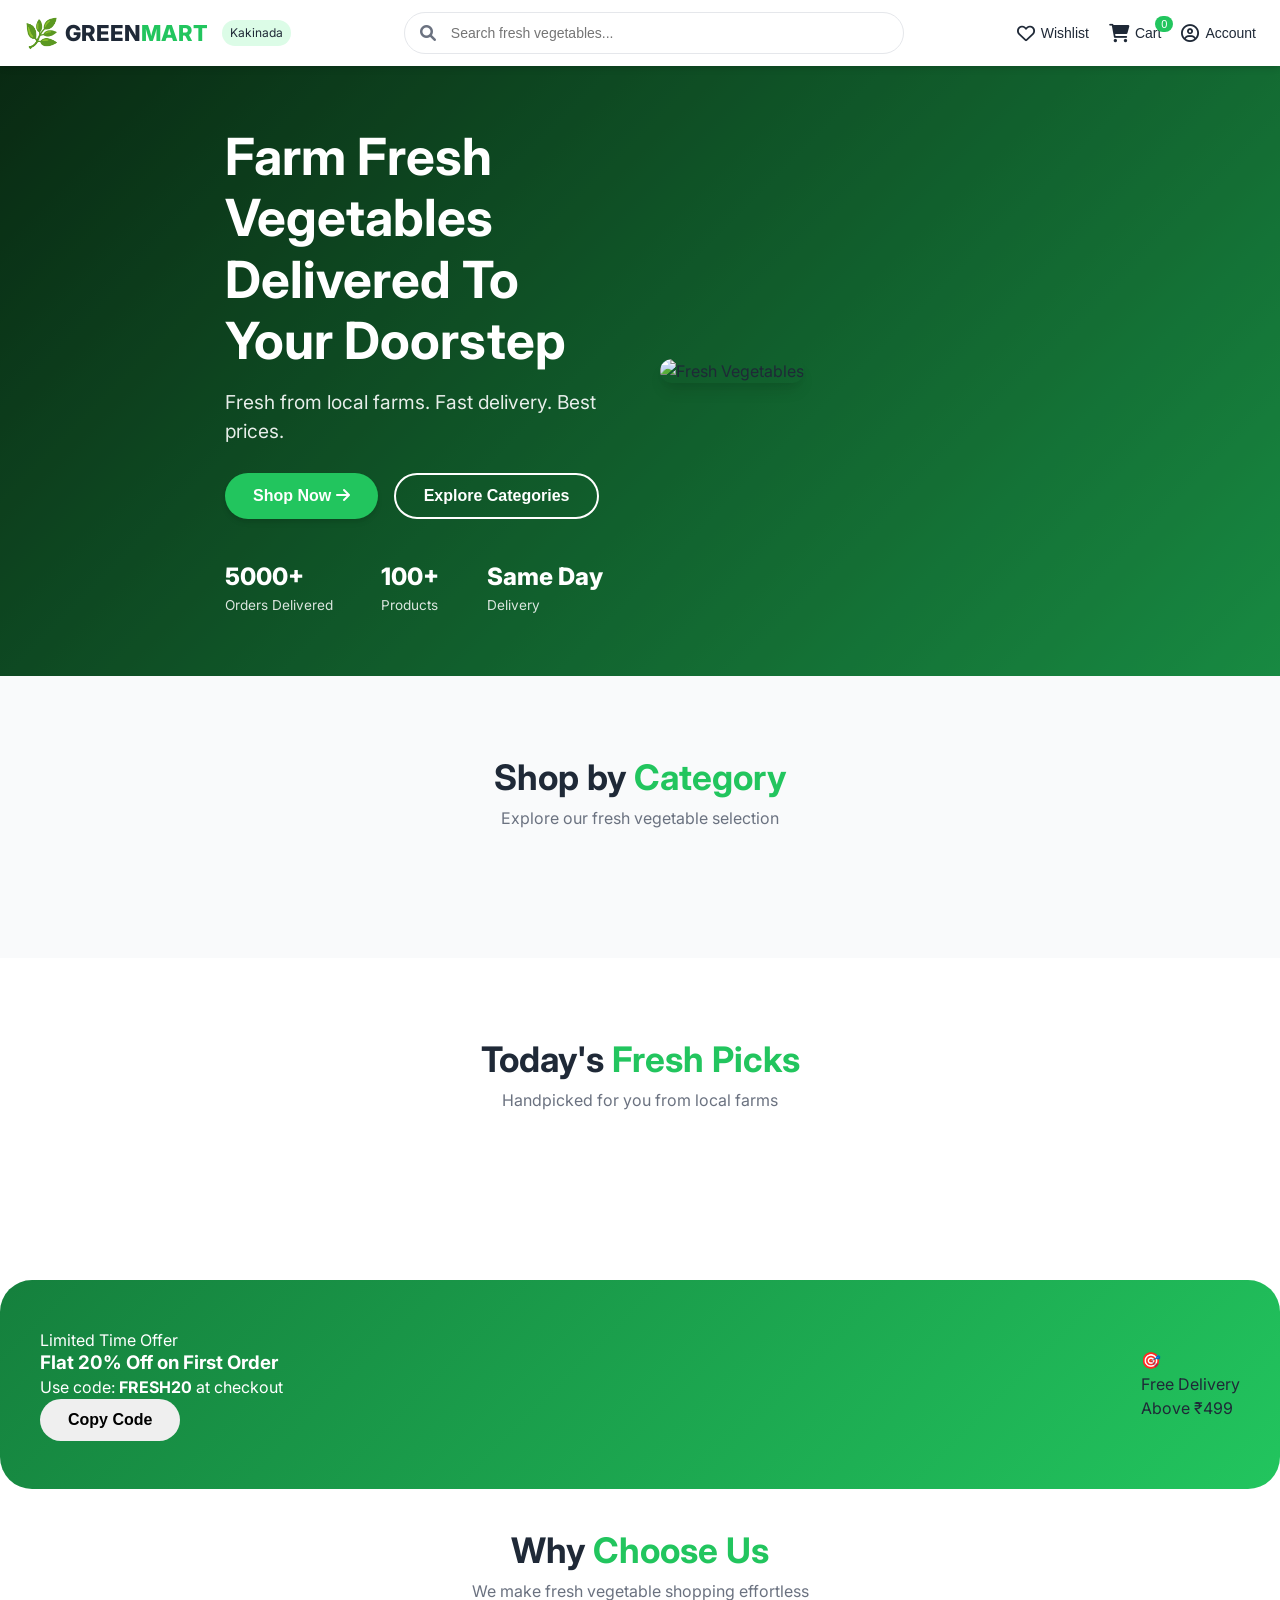
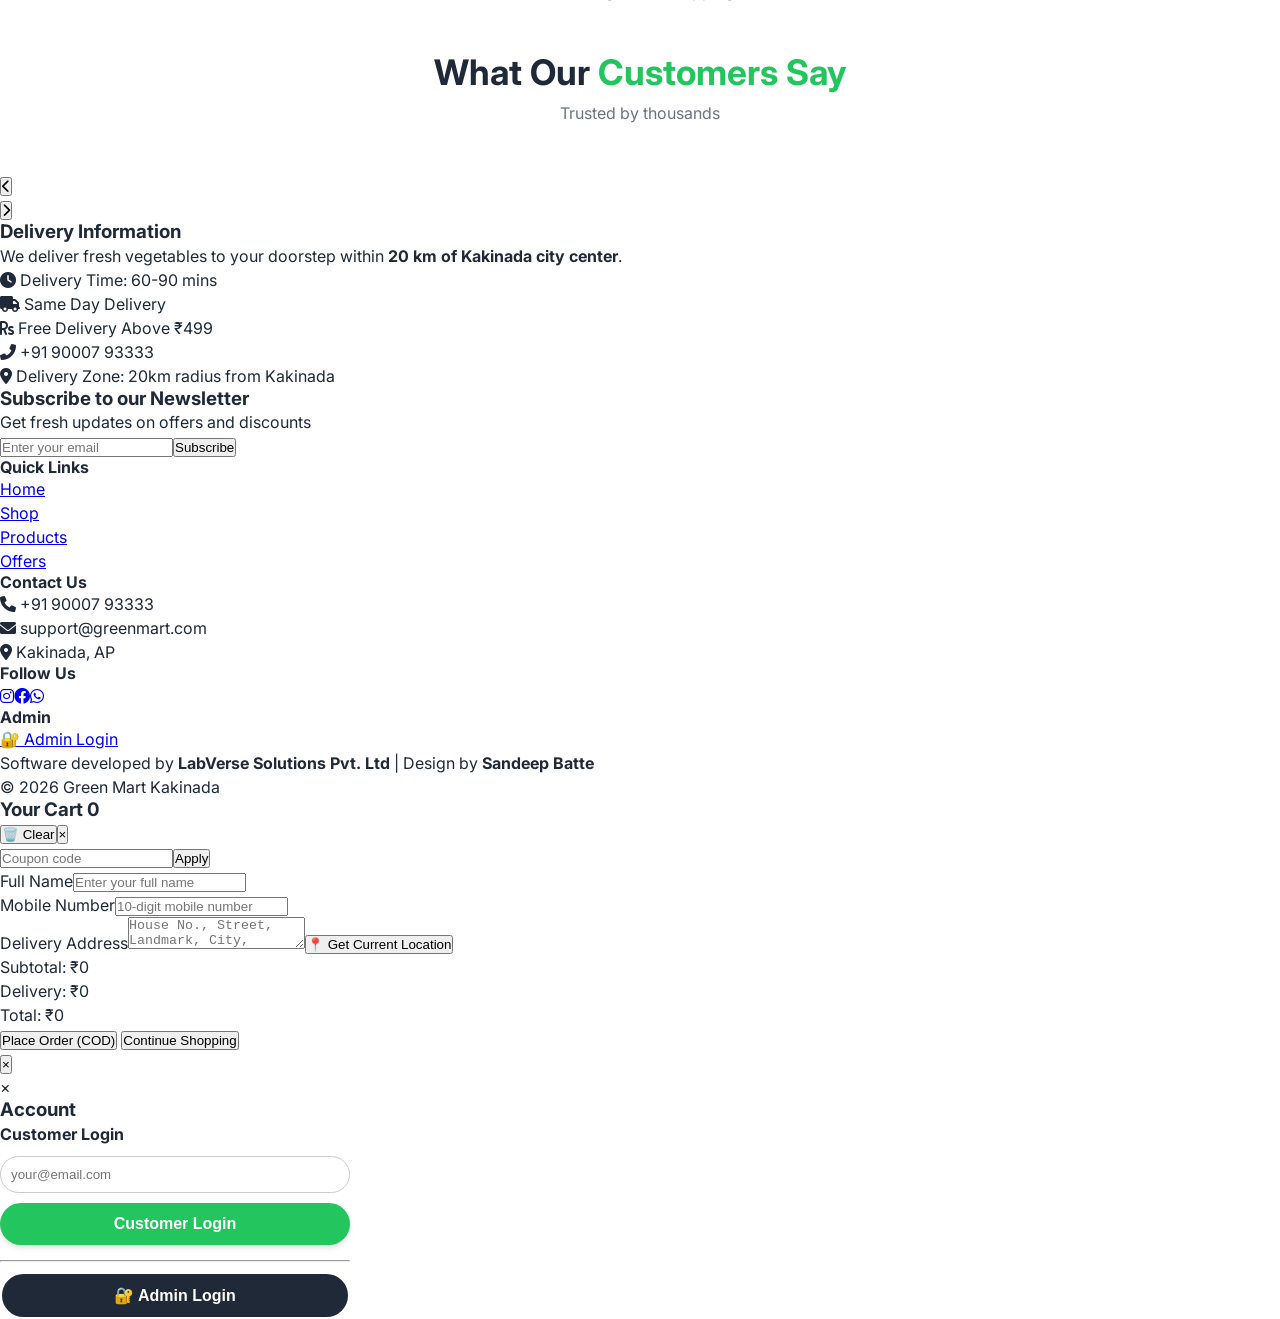
==== index.html @ e00ba459 "Fix HTML encoding issues in index.html" ====
<!DOCTYPE html>
<html lang="en">
<head>
  <meta charset="UTF-8">
  <meta name="viewport" content="width=device-width, initial-scale=1.0, viewport-fit=cover">
  <title>Green Mart Kakinada | Fresh Vegetables</title>
  <meta name="description" content="Order fresh vegetables online from Green Mart Kakinada. Same-day delivery within 20 km.">
  <link href="https://fonts.googleapis.com/css2?family=Inter:opsz,wght@14..32,300;400;500;600;700;800&display=swap" rel="stylesheet">
  <link rel="stylesheet" href="https://cdnjs.cloudflare.com/ajax/libs/font-awesome/6.0.0-beta3/css/all.min.css">
  <link rel="stylesheet" href="style.css">
</head>
<body>
  <nav class="navbar">
    <div class="nav-container">
      <div class="nav-logo">
        <span class="logo-icon">🌿</span>
        <span class="logo-text">GREEN<span class="logo-highlight">MART</span></span>
        <span class="logo-location">Kakinada</span>
      </div>
      <div class="nav-search">
        <i class="fas fa-search"></i>
        <input type="text" id="globalSearch" placeholder="Search fresh vegetables...">
      </div>
      <div class="nav-actions">
        <button class="nav-icon wishlist-btn"><i class="far fa-heart"></i><span>Wishlist</span></button>
        <button class="nav-icon cart-btn" id="cartBtn"><i class="fas fa-shopping-cart"></i><span>Cart</span><span class="cart-count" id="cartCountDesktop">0</span></button>
        <button class="nav-icon user-btn" id="userBtn"><i class="far fa-user-circle"></i><span>Account</span></button>
      </div>
      <div class="hamburger" id="hamburger"><span></span><span></span><span></span></div>
    </div>
    <div class="mobile-menu" id="mobileMenu">
      <a href="#home">Home</a><a href="#categories">Categories</a><a href="#products">Products</a>
      <a href="#offers">Offers</a><a href="#contact">Contact</a>
      <button class="mobile-wishlist"><i class="far fa-heart"></i> Wishlist</button>
      <button class="mobile-cart"><i class="fas fa-shopping-cart"></i> Cart</button>
      <button class="mobile-user"><i class="far fa-user-circle"></i> Account</button>
    </div>
  </nav>

  <main>
    <!-- Hero Section -->
    <section class="hero" id="home">
      <div class="hero-overlay"></div>
      <div class="hero-content">
        <div class="hero-text">
          <h1>Farm Fresh Vegetables <br>Delivered To Your Doorstep</h1>
          <p>Fresh from local farms. Fast delivery. Best prices.</p>
          <div class="hero-buttons">
            <button class="btn-primary" id="shopNowBtn">Shop Now <i class="fas fa-arrow-right"></i></button>
            <button class="btn-secondary" id="exploreCategoriesBtn">Explore Categories</button>
          </div>
          <div class="hero-stats">
            <div class="stat"><span class="stat-number">5000+</span><span class="stat-label">Orders Delivered</span></div>
            <div class="stat"><span class="stat-number">100+</span><span class="stat-label">Products</span></div>
            <div class="stat"><span class="stat-number">Same Day</span><span class="stat-label">Delivery</span></div>
          </div>
        </div>
        <div class="hero-image"><img src="https://images.unsplash.com/photo-1610348725531-843dff563e2c?w=600&auto=format" alt="Fresh Vegetables"></div>
      </div>
    </section>

    <!-- Categories -->
    <section class="categories" id="categories">
      <div class="section-header"><h2>Shop by <span>Category</span></h2><p>Explore our fresh vegetable selection</p></div>
      <div class="categories-grid" id="categoriesGrid"></div>
    </section>

    <!-- Products -->
    <section class="featured-products" id="products">
      <div class="section-header"><h2>Today's <span>Fresh Picks</span></h2><p>Handpicked for you from local farms</p></div>
      <div class="product-grid" id="productGrid"></div>
    </section>

    <!-- Promo Banner -->
    <section class="promo-banner" id="offers">
      <div class="promo-content">
        <div class="promo-text">
          <span class="promo-tag">Limited Time Offer</span>
          <h3>Flat 20% Off on First Order</h3>
          <p>Use code: <strong>FRESH20</strong> at checkout</p>
          <button class="btn-promo" id="copyCodeBtn">Copy Code</button>
        </div>
        <div class="promo-badge"><span>🎯</span><div>Free Delivery<br>Above ₹499</div></div>
      </div>
    </section>

    <!-- Why Choose Us -->
    <section class="features">
      <div class="section-header"><h2>Why <span>Choose Us</span></h2><p>We make fresh vegetable shopping effortless</p></div>
      <div class="features-grid" id="featuresGrid"></div>
    </section>

    <!-- Testimonials -->
    <section class="testimonials">
      <div class="section-header"><h2>What Our <span>Customers Say</span></h2><p>Trusted by thousands</p></div>
      <div class="testimonial-slider">
        <button class="slider-prev"><i class="fas fa-chevron-left"></i></button>
        <div class="testimonial-track" id="testimonialTrack"></div>
        <button class="slider-next"><i class="fas fa-chevron-right"></i></button>
      </div>
      <div class="slider-dots" id="sliderDots"></div>
    </section>

    <!-- Delivery Info -->
    <section class="delivery-info" id="delivery">
      <div class="delivery-grid">
        <div class="delivery-text">
          <h3>Delivery Information</h3>
          <p>We deliver fresh vegetables to your doorstep within <strong>20 km of Kakinada city center</strong>.</p>
          <ul><li><i class="fas fa-clock"></i> Delivery Time: 60-90 mins</li><li><i class="fas fa-truck"></i> Same Day Delivery</li><li><i class="fas fa-rupee-sign"></i> Free Delivery Above ₹499</li><li><i class="fas fa-phone-alt"></i> +91 90007 93333</li></ul>
        </div>
        <div class="delivery-map"><div class="map-placeholder"><i class="fas fa-map-marker-alt"></i> Delivery Zone: 20km radius from Kakinada</div></div>
      </div>
    </section>

    <!-- Newsletter -->
    <section class="newsletter">
      <div class="newsletter-content"><h3>Subscribe to our Newsletter</h3><p>Get fresh updates on offers and discounts</p>
        <div class="newsletter-form"><input type="email" placeholder="Enter your email" id="newsletterEmail"><button id="newsletterSubscribe">Subscribe</button></div>
      </div>
    </section>
  </main>

  <footer class="footer">
    <div class="footer-grid">
      <div class="footer-col"><h4>Quick Links</h4><ul><li><a href="#home">Home</a></li><li><a href="#categories">Shop</a></li><li><a href="#products">Products</a></li><li><a href="#offers">Offers</a></li></ul></div>
      <div class="footer-col"><h4>Contact Us</h4><ul><li><i class="fas fa-phone"></i> +91 90007 93333</li><li><i class="fas fa-envelope"></i> support@greenmart.com</li><li><i class="fas fa-map-marker-alt"></i> Kakinada, AP</li></ul></div>
      <div class="footer-col"><h4>Follow Us</h4><div class="social-links"><a href="#"><i class="fab fa-instagram"></i></a><a href="#"><i class="fab fa-facebook"></i></a><a href="#"><i class="fab fa-whatsapp"></i></a></div></div>
      <div class="footer-col"><h4>Admin</h4><a href="#" class="admin-link" id="adminLoginFooter">🔐 Admin Login</a></div>
    </div>
    <div class="copyright">
      <p>Software developed by <strong>LabVerse Solutions Pvt. Ltd</strong> | Design by <strong>Sandeep Batte</strong></p>
    </div>
    <div class="footer-bottom"><p>&copy; 2026 Green Mart Kakinada</p></div>
  </footer>

  <!-- Cart Drawer -->
  <div class="cart-drawer" id="cartDrawer">
    <div class="cart-drawer-header">
      <h3>Your Cart <span id="cartDrawerCount">0</span></h3>
      <div><button class="clear-cart-btn" id="clearCartBtn">🗑️ Clear</button><button class="close-drawer" id="closeDrawer">&times;</button></div>
    </div>
    <div class="cart-drawer-items" id="cartDrawerItems"></div>
    <div class="cart-drawer-coupon"><input type="text" placeholder="Coupon code" id="couponCode"><button id="applyCoupon">Apply</button></div>
    <div class="cart-drawer-details">
      <div class="input-field"><label>Full Name</label><input type="text" id="checkoutName" placeholder="Enter your full name"></div>
      <div class="input-field"><label>Mobile Number</label><input type="tel" id="checkoutMobile" placeholder="10-digit mobile number"></div>
      <div class="input-field"><label>Delivery Address</label><textarea id="checkoutAddress" rows="2" placeholder="House No., Street, Landmark, City, Pincode"></textarea><button type="button" id="getLocationBtn" class="location-btn">📍 Get Current Location</button></div>
    </div>
    <div class="cart-drawer-summary">
      <div class="summary-row">Subtotal: <span id="drawerSubtotal">₹0</span></div>
      <div class="summary-row">Delivery: <span id="drawerDelivery">₹0</span></div>
      <div class="summary-row discount-row" id="discountRow" style="display:none;">Discount: <span id="drawerDiscount">₹0</span></div>
      <div class="summary-row total">Total: <span id="drawerTotal">₹0</span></div>
      <button class="checkout-btn" id="checkoutBtn">Place Order (COD)</button>
      <button class="continue-shopping" id="continueShopping">Continue Shopping</button>
    </div>
  </div>
  <div class="drawer-overlay" id="drawerOverlay"></div>

  <!-- Quick View Modal -->
  <div class="quickview-modal" id="quickviewModal">
    <div class="quickview-content">
      <button class="close-quickview">&times;</button>
      <div class="quickview-body" id="quickviewBody"></div>
    </div>
  </div>

  <!-- Account Modal (Customer + Admin Login) -->
  <div id="accountModal" class="modal">
    <div class="modal-content" style="max-width:350px;">
      <span class="close-modal">&times;</span>
      <h3>Account</h3>
      <div>
        <p><strong>Customer Login</strong></p>
        <input type="email" id="customerEmailInput" placeholder="your@email.com" style="width:100%; padding:10px; margin:10px 0; border-radius:40px; border:1px solid #ccc;">
        <button id="customerLoginBtn" class="btn-primary" style="width:100%; margin-bottom:15px;">Customer Login</button>
        <hr>
        <button id="adminLoginBtn" class="btn-secondary" style="width:100%; margin-top:10px; background:#1f2937; color:white;">🔐 Admin Login</button>
      </div>
    </div>
  </div>

  <!-- Minimal JavaScript to make account modal and basic UI work (replace with your JS later) -->
  <script>
    (function() {
      // Account modal functionality (fixes the "Account button not working")
      const accountModal = document.getElementById('accountModal');
      const userBtn = document.getElementById('userBtn');
      const closeModal = document.querySelector('#accountModal .close-modal');
      const adminLoginFooter = document.getElementById('adminLoginFooter');

      function openModal() {
        if (accountModal) accountModal.style.display = 'flex';
      }
      function closeModalFunc() {
        if (accountModal) accountModal.style.display = 'none';
      }
      if (userBtn) userBtn.addEventListener('click', openModal);
      if (adminLoginFooter) adminLoginFooter.addEventListener('click', function(e) { e.preventDefault(); openModal(); });
      if (closeModal) closeModal.addEventListener('click', closeModalFunc);
      window.addEventListener('click', function(e) { if (e.target === accountModal) closeModalFunc(); });

      // Placeholder handlers for demo
      const customerLoginBtn = document.getElementById('customerLoginBtn');
      const adminLoginBtn = document.getElementById('adminLoginBtn');
      if (customerLoginBtn) customerLoginBtn.addEventListener('click', function() { alert('Customer login demo – replace with your JS'); closeModalFunc(); });
      if (adminLoginBtn) adminLoginBtn.addEventListener('click', function() { alert('Admin login demo – replace with your JS'); closeModalFunc(); });

      // Cart drawer toggle demo (basic)
      const cartBtn = document.getElementById('cartBtn');
      const cartDrawer = document.getElementById('cartDrawer');
      const drawerOverlay = document.getElementById('drawerOverlay');
      const closeDrawer = document.getElementById('closeDrawer');
      const continueShopping = document.getElementById('continueShopping');
      function openDrawer() { if(cartDrawer) cartDrawer.classList.add('open'); if(drawerOverlay) drawerOverlay.classList.add('active'); }
      function closeDrawerFunc() { if(cartDrawer) cartDrawer.classList.remove('open'); if(drawerOverlay) drawerOverlay.classList.remove('active'); }
      if(cartBtn) cartBtn.addEventListener('click', openDrawer);
      if(closeDrawer) closeDrawer.addEventListener('click', closeDrawerFunc);
      if(continueShopping) continueShopping.addEventListener('click', closeDrawerFunc);
      if(drawerOverlay) drawerOverlay.addEventListener('click', closeDrawerFunc);

      // Mobile menu toggle
      const hamburger = document.getElementById('hamburger');
      const mobileMenu = document.getElementById('mobileMenu');
      if(hamburger && mobileMenu) {
        hamburger.addEventListener('click', function() { mobileMenu.classList.toggle('active'); });
      }
      // Demo: copy coupon
      const copyBtn = document.getElementById('copyCodeBtn');
      if(copyBtn) copyBtn.addEventListener('click', function() { navigator.clipboard.writeText('FRESH20'); alert('Coupon FRESH20 copied!'); });
      // Newsletter demo
      const newsletterSub = document.getElementById('newsletterSubscribe');
      if(newsletterSub) newsletterSub.addEventListener('click', function() { alert('Thanks for subscribing!'); });
    })();
  </script>
</body>
</html>
---- style.css ----
/* style.css – complete, with mobile search visible and copyright styling */
* {
  margin: 0;
  padding: 0;
  box-sizing: border-box;
}

:root {
  --primary-green: #22C55E;
  --dark-green: #15803D;
  --light-green: #DCFCE7;
  --white: #FFFFFF;
  --dark-text: #1F2937;
  --gray-text: #6B7280;
  --light-bg: #F9FAFB;
  --shadow-sm: 0 1px 2px 0 rgba(0, 0, 0, 0.05);
  --shadow-md: 0 4px 6px -1px rgba(0, 0, 0, 0.1), 0 2px 4px -1px rgba(0, 0, 0, 0.06);
  --shadow-lg: 0 10px 15px -3px rgba(0, 0, 0, 0.1), 0 4px 6px -2px rgba(0, 0, 0, 0.05);
  --transition: all 0.3s ease;
}

body {
  font-family: 'Inter', sans-serif;
  color: var(--dark-text);
  background-color: var(--white);
  line-height: 1.5;
  scroll-behavior: smooth;
}

h1, h2, h3, h4, h5, h6 {
  font-weight: 700;
  line-height: 1.2;
}

.section-header {
  text-align: center;
  margin-bottom: 48px;
}

.section-header h2 {
  font-size: 2.2rem;
  color: var(--dark-text);
}

.section-header h2 span {
  color: var(--primary-green);
}

.section-header p {
  color: var(--gray-text);
  margin-top: 8px;
}

/* Buttons */
.btn-primary, .btn-secondary, .btn-promo {
  padding: 12px 28px;
  border-radius: 50px;
  font-weight: 600;
  cursor: pointer;
  transition: var(--transition);
  border: none;
  font-size: 1rem;
}

.btn-primary {
  background: var(--primary-green);
  color: var(--white);
  box-shadow: var(--shadow-md);
}

.btn-primary:hover {
  background: var(--dark-green);
  transform: translateY(-2px);
  box-shadow: var(--shadow-lg);
}

.btn-secondary {
  background: transparent;
  color: var(--white);
  border: 2px solid var(--white);
}

.btn-secondary:hover {
  background: rgba(255, 255, 255, 0.1);
  transform: translateY(-2px);
}

/* Navbar */
.navbar {
  position: sticky;
  top: 0;
  z-index: 1000;
  background: var(--white);
  box-shadow: var(--shadow-md);
  padding: 12px 0;
}

.nav-container {
  max-width: 1400px;
  margin: 0 auto;
  padding: 0 24px;
  display: flex;
  justify-content: space-between;
  align-items: center;
  gap: 20px;
  flex-wrap: wrap;
}

.nav-logo {
  display: flex;
  align-items: center;
  gap: 6px;
  flex-shrink: 0;
}

.logo-icon { font-size: 28px; }
.logo-text { font-size: 22px; font-weight: 800; color: var(--dark-text); }
.logo-highlight { color: var(--primary-green); }
.logo-location {
  font-size: 12px;
  background: var(--light-green);
  padding: 4px 8px;
  border-radius: 50px;
  margin-left: 8px;
}

.nav-search {
  flex: 1;
  max-width: 500px;
  position: relative;
}
.nav-search i {
  position: absolute;
  left: 16px;
  top: 50%;
  transform: translateY(-50%);
  color: var(--gray-text);
}
.nav-search input {
  width: 100%;
  padding: 12px 16px 12px 46px;
  border: 1px solid #E5E7EB;
  border-radius: 50px;
  font-size: 14px;
  transition: var(--transition);
}
.nav-search input:focus {
  outline: none;
  border-color: var(--primary-green);
  box-shadow: 0 0 0 3px rgba(34,197,94,0.1);
}

.nav-actions { display: flex; gap: 20px; align-items: center; }
.nav-icon {
  background: none;
  border: none;
  display: flex;
  align-items: center;
  gap: 6px;
  font-size: 14px;
  font-weight: 500;
  cursor: pointer;
  color: var(--dark-text);
  position: relative;
  transition: var(--transition);
}
.nav-icon:hover { color: var(--primary-green); }
.nav-icon i { font-size: 18px; }
.cart-count {
  position: absolute;
  top: -8px;
  right: -12px;
  background: var(--primary-green);
  color: white;
  font-size: 11px;
  padding: 2px 6px;
  border-radius: 50px;
}

/* Hamburger Menu */
.hamburger {
  display: none;
  flex-direction: column;
  gap: 5px;
  cursor: pointer;
}
.hamburger span {
  width: 25px;
  height: 3px;
  background: var(--dark-text);
  transition: var(--transition);
  border-radius: 3px;
}
.mobile-menu {
  display: none;
  flex-direction: column;
  background: var(--white);
  padding: 16px 24px;
  border-top: 1px solid #E5E7EB;
  gap: 12px;
}
.mobile-menu a, .mobile-menu button {
  padding: 10px 0;
  text-decoration: none;
  color: var(--dark-text);
  font-weight: 500;
  background: none;
  border: none;
  text-align: left;
  font-size: 16px;
}

/* Hero */
.hero {
  position: relative;
  background: linear-gradient(135deg, #0D3B1A 0%, var(--primary-green) 100%);
  min-height: 600px;
  display: flex;
  align-items: center;
  overflow: hidden;
}
.hero-overlay {
  position: absolute;
  top: 0;
  left: 0;
  width: 100%;
  height: 100%;
  background: rgba(0,0,0,0.3);
}
.hero-content {
  max-width: 1400px;
  margin: 0 auto;
  padding: 60px 24px;
  display: flex;
  align-items: center;
  justify-content: space-between;
  gap: 40px;
  position: relative;
  z-index: 2;
}
.hero-text { flex: 1; color: var(--white); }
.hero-text h1 { font-size: 3.2rem; margin-bottom: 16px; }
.hero-text p { font-size: 1.2rem; margin-bottom: 28px; opacity: 0.9; }
.hero-buttons { display: flex; gap: 16px; margin-bottom: 40px; }
.hero-stats { display: flex; gap: 48px; }
.stat { display: flex; flex-direction: column; }
.stat-number { font-size: 1.5rem; font-weight: 800; }
.stat-label { font-size: 0.85rem; opacity: 0.85; }
.hero-image { flex: 1; }
.hero-image img { width: 100%; max-width: 500px; border-radius: 32px; box-shadow: var(--shadow-lg); }

/* Categories */
.categories {
  padding: 80px 24px;
  background: var(--light-bg);
}
.categories-grid {
  max-width: 1400px;
  margin: 0 auto;
  display: grid;
  grid-template-columns: repeat(auto-fit, minmax(180px, 1fr));
  gap: 24px;
}
.category-card {
  background: var(--white);
  border-radius: 20px;
  padding: 24px;
  text-align: center;
  transition: var(--transition);
  cursor: pointer;
  box-shadow: var(--shadow-sm);
  border: 1px solid #E5E7EB;
}
.category-card:hover {
  transform: translateY(-5px);
  box-shadow: var(--shadow-lg);
  border-color: var(--primary-green);
}
.category-icon { font-size: 48px; margin-bottom: 16px; }
.category-card h4 { font-size: 1.1rem; margin-bottom: 4px; }
.category-card p { font-size: 0.8rem; color: var(--gray-text); }

/* Product Grid – 2 columns on mobile */
.featured-products {
  padding: 80px 24px;
  max-width: 1400px;
  margin: 0 auto;
}
.product-grid {
  display: grid;
  grid-template-columns: repeat(auto-fill, minmax(280px, 1fr));
  gap: 28px;
}
@media (max-width: 640px) {
  .product-grid {
    grid-template-columns: repeat(2, 1fr);
    gap: 12px;
  }
}
@media (max-width: 480px) {
  .product-grid {
    grid-template-columns: repeat(2, 1fr);
    gap: 10px;
  }
}
.product-card {
  background: var(--white);
  border-radius: 20px;
  overflow: hidden;
  transition: var(--transition);
  box-shadow: var(--shadow-sm);
  border: 1px solid #E5E7EB;
  position: relative;
}
.product-card:hover {
  transform: translateY(-5px);
  box-shadow: var(--shadow-lg);
}
.product-image {
  position: relative;
  height: 220px;
  overflow: hidden;
  background: var(--light-bg);
}
.product-badge {
  position: absolute;
  top: 12px;
  left: 12px;
  background: var(--primary-green);
  color: white;
  padding: 4px 10px;
  border-radius: 50px;
  font-size: 0.7rem;
  font-weight: 600;
  z-index: 2;
}
.wishlist-icon {
  position: absolute;
  top: 12px;
  right: 12px;
  background: white;
  width: 36px;
  height: 36px;
  border-radius: 50%;
  display: flex;
  align-items: center;
  justify-content: center;
  cursor: pointer;
  transition: var(--transition);
  box-shadow: var(--shadow-sm);
  z-index: 2;
}
.wishlist-icon:hover { background: #fef2f2; color: #ef4444; }
.wishlist-icon.active { color: #ef4444; background: #fee2e2; }
.out-of-stock {
  position: absolute;
  top: 0;
  left: 0;
  right: 0;
  bottom: 0;
  background: rgba(0,0,0,0.6);
  display: flex;
  align-items: center;
  justify-content: center;
  color: white;
  font-weight: 600;
  backdrop-filter: blur(2px);
  z-index: 3;
}
.product-info { padding: 16px; }
.product-category {
  font-size: 0.7rem;
  color: var(--primary-green);
  font-weight: 600;
  text-transform: uppercase;
  letter-spacing: 0.5px;
  margin-bottom: 6px;
}
.product-name { font-size: 1.1rem; font-weight: 600; margin-bottom: 6px; }
.product-name-telugu { font-size: 0.7rem; color: var(--gray-text); margin-bottom: 6px; }
.product-rating { display: flex; align-items: center; gap: 6px; margin-bottom: 10px; }
.stars { color: #fbbf24; font-size: 0.8rem; }
.review-count { font-size: 0.7rem; color: var(--gray-text); }
.product-price-row { display: flex; align-items: baseline; gap: 8px; margin-bottom: 14px; }
.current-price { font-size: 1.2rem; font-weight: 700; color: var(--primary-green); }
.original-price { font-size: 0.85rem; color: var(--gray-text); text-decoration: line-through; }
.discount-badge { font-size: 0.7rem; background: #fee2e2; color: #ef4444; padding: 2px 6px; border-radius: 50px; }
.product-unit { font-size: 0.75rem; color: var(--gray-text); margin-bottom: 14px; }
.quantity-add { display: flex; gap: 10px; align-items: center; margin-top: 12px; flex-wrap: wrap; }
.product-quantity {
  width: 70px;
  padding: 8px 6px;
  border: 1px solid #e5e7eb;
  border-radius: 40px;
  text-align: center;
  font-size: 0.85rem;
  font-family: inherit;
}
.add-to-cart-btn {
  flex: 1;
  background: var(--primary-green);
  color: white;
  border: none;
  padding: 8px 12px;
  border-radius: 40px;
  font-weight: 600;
  font-size: 0.8rem;
  cursor: pointer;
  transition: all 0.2s ease;
  display: inline-flex;
  align-items: center;
  justify-content: center;
  gap: 6px;
}
.add-to-cart-btn:hover { background: var(--dark-green); transform: scale(0.97); }
.add-to-cart-btn:disabled { background: #9ca3af; cursor: not-allowed; }
.quickview-btn {
  width: 100%;
  background: #f3f4f6;
  border: 1px solid #e5e7eb;
  color: #1f2937;
  padding: 8px 12px;
  border-radius: 40px;
  font-size: 0.75rem;
  font-weight: 500;
  cursor: pointer;
  transition: all 0.2s ease;
  margin-top: 8px;
}
.quickview-btn:hover { background: #e5e7eb; border-color: var(--primary-green); color: var(--primary-green); }

/* Promo Banner */
.promo-banner {
  background: linear-gradient(135deg, var(--dark-green), var(--primary-green));
  margin: 40px 24px;
  border-radius: 32px;
  padding: 48px 40px;
  max-width: 1400px;
  margin-left: auto;
  margin-right: auto;
}
.promo-content { display: flex; justify-content:;
}
.promo-content { display: flex; justify-content: space-between; align space-between; align-items: center;-items: center; flex-wrap: wrap flex-wrap: wrap; gap:; gap: 30px; 30px; }
.promo-text { }
.promo-text { color: white; }
.promo-t color: white; }
.promo-tag { backgroundag { background: rgba(255,: rgba(255,255,255,0255,255,0.2); padding: 4.2); padding: 4px 12pxpx 12px; border-radius:; border-radius: 50px; font-size 50px; font-size: : 0.8rem0.8rem; display: inline; display: inline-block; margin-bottom: 12px-block; margin-bottom; }
.promo: 12px; }
.promo-text h3 {-text h3 { font-size:  font-size: 2rem; margin-bottom: 102rem; margin-bottom: 10pxpx; }
.p; }
.promo-text p {romo-text p { font-size:  font-size: 1rem; margin1rem; margin-bottom: 20px; }
.btn-bottom: 20px; }
.btn-promo { background-promo { background: white; color: white; color: var(--dark: var(--dark-green); }
.btn-promo:hover {-green); }
.btn-promo:hover { transform transform:: translateY(-2px); box-shadow: var translateY(-2px); box-shadow: var(--shadow-lg);(--shadow-lg); }
.promo-b }
.promo-badge { text-alignadge { text-align: center; background: rgba(255: center; background: rgba(255,255,255,255,255,0.15,0.15); padding: ); padding: 16px 2416px 24px; border-radiuspx; border-radius: 40px: 40px; font; font-weight: 600; font-weight: 600; font-size: 1-size: 1rem; }
.promo-brem; }
.promo-badge spanadge span { font-size: 2rem; display: block; }

/* Features { font-size: 2rem; display: block; }

/* Features */
.features { padding */
.features { padding: 80px: 80px 24px; background: var(-- 24px; background: var(--whitewhite); max-width: 1400px; margin: 0 auto; }
.features-grid { display: grid; grid-template-columns: repeat(auto-fit, minmax(220px,); max-width: 1400px; margin: 0 auto; }
.features-grid { display: grid; grid-template-columns: repeat(auto-fit, minmax(220px, 1fr)); gap: 30 1fr)); gap: 30px; }
.fepx; }
.feature-card { textature-card { text-align: center;-align: center; padding: 32 padding: 32px 20pxpx 20px; border-radius:; border-radius: 20px; 20px; background: var(--light-bg); background: var(--light-bg); transition: var(-- transition: var(--transition); }
.fetransition); }
.feature-card:hover {ature-card:hover { transform: translateY(-5px); transform: translateY(-5px); box-shadow: var(--shadow-lg); }
.feature-icon { font-size: box-shadow: var(--shadow-lg); }
.feature-icon { font-size: 48px; 48px; margin-bottom:  margin-bottom: 16px;16px; }
.feature-card h4 { font-size }
.feature-card h4 { font-size: 1.: 1.2rem; margin2rem; margin-bottom: 8px; }
.fe-bottom: 8ature-card p {px; }
.feature-card p { font-size:  font-size: 0.85rem0.85rem; color: var; color: var(--gray(--gray-text); }

/* Testimon-text); }

/* Testimonials */
.testimonials */
.testimonials { padding:ials { padding: 80px 24px; background 80px 24px; background: var(--light: var(--light-bg);-bg); }
.testimonial-sl }
.testimonial-slider { max-widthider { max-width: 900px; margin: : 900px; margin: 0 auto; position0 auto; position: relative; display: relative; display: flex; align: flex; align-items: center;-items: center; gap: 20px; }
.s gap: 20px; }
.slider-prevlider-prev, .slider-next {
  background, .slider-next {
  background: var(--white);
  border:: var(--white);
  border: none;
  width none;
  width: 44px;
  height: 44px: 44px;
  height: 44px;
  border-radius:;
  border-radius: 50%;
  cursor 50%;
 : pointer;
  box-shadow: cursor: pointer;
  box-shadow: var(--shadow-md var(--shadow-md);
  transition:);
  transition: var(--transition);
 var(--transition);
}
.sl}
.slider-prev:hover,ider-prev:hover, .slider-next .slider-next:hover { background::hover { background: var(--primary-green); var(--primary-green); color: white color: white; }
.testim; }
.testimonial-track { flexonial-track { flex: 1; overflow: hidden: 1;; overflow: hidden; }
.testimonial-card { background }
.testimonial-card { background: var(--white); border-radius: 24px; padding: var(--white); border-radius: : 32px24px; padding: 32px; text-align; text-align:: center; box-shadow center; box-shadow: var(--shadow: var(--shadow-md); margin: 8px;-md); margin: }
.testimonial 8px; }
.testimonial-avatar { width-avatar { width: 70px; height: : 70px; height: 70px; background70px; background: var(--light: var(--light-green); border-radius-green); border-radius: 50%;: 50%; display: flex; display: flex; align-items: center; justify-content align-items: center; justify-content:: center; margin: center; margin: 0 auto 16px; font-size: 32px; }
.test 0 auto 16px; font-size: 32px; }
.testimonial-name {imonial-name { font-weight:  font-weight: 700; margin-bottom:700; margin-bottom: 8px; }
.testim 8px; }
.testimonial-rating {onial-rating { color: #fbbf24; color: #fbbf24; margin-bottom:  margin-bottom: 12px;12px; }
.testimonial-text }
.testimonial-text { color: var(--gray { color: var(--gray-text);-text); font-style: italic font-style: italic; }
.slider-dots {; }
.slider-dots { display: flex; display: flex; justify-content: center; gap: justify-content: center 10px; margin; gap: 10px; margin-top: 24-top: 24px; }
.dotpx; }
.dot { width:  { width: 10px; height: 10px10px; height: 10px; background: #cbd5e; background: #cbd5e1; border-radius: 50%;1; border-radius: 50%; cursor: pointer; transition: var(-- cursor: pointer; transition: var(--transition); }
.dottransition); }
.dot.active.active { background: { background: var(--primary-green); width:  var(--primary-green); width: 24px; border24px; border-radius: 10-radius: 10px; }

/*px; }

/* Delivery Info */
.d Delivery Info */
.delivery-info {elivery-info { padding: 80 padding: 80px 24px; max-width:px 24px; max-width: 1400px 1400px; margin: ; margin: 0 auto;0 auto; }
.delivery-grid { display: grid }
.delivery-grid { display: grid; grid-template-column; grid-template-columns: 1s: 1fr 1fr; gap: fr 1fr; gap: 48px; align48px; align-items: center;-items: center; }
.delivery }
.delivery-text h3 { font-size: -text h3 { font-size: 1.8rem1.8rem; margin-bottom:; margin-bottom: 20px; 20px; color: var(--dark-text); color: var(--dark-text); }
.delivery-text }
.delivery-text ul { list-style ul { list-style: none; margin: none; margin: : 20px 0; }
.delivery-text20px 0; }
.delivery-text li { margin-bottom li { margin-bottom: 12px; display: flex: 12px; align-items:; display: flex; align-items: center; gap: center; gap: 12px; }
.del 12px; }
.delivery-text li i {ivery-text li i { width: 24 width: 24px; color: var(--primary-greenpx; color: var(--primary-green); }
.del); }
.delivery-partners {ivery-partners { margin-top:  margin-top: 20px; font20px; font-weight: 500; }
.del-weight: 500; }
.delivery-partners spanivery-partners span { background: var { background: var(--light-green);(--light-green); padding: 4 padding: 4px 12pxpx 12px; border; border-radius:-radius: 50px; 50px; font-size:  font-size: 0.80.8rem; margin-right: 8px;rem; margin-right: 8px; }
.delivery-map { background: }
.delivery-map { background: var(-- var(--light-bg); border-radiuslight-bg); border-radius: 32px; padding: : 32px; padding: 32px; text-align: center;32px; text-align: center; }
.map-placeholder { background: #E5E7EB; border-radius }
.map-placeholder { background: #E5E7EB; border-radius: 24px: 24px; padding: 60px 20; padding: 60px 20px; text-alignpx; text-align: center;: center; }

/* Newsletter */
.newsletter {
  }

/* Newsletter */
.newsletter {
  background: linear-gradient background: linear-gradient(135(135deg, vardeg, var(--dark-green), var(--primary(--dark-green), var(--primary-green));
  padding-green));
  padding: 60px: 60px 24px;
  text-align 24px: center;
  color;
  text-align: center;
  color: white;
: white;
}
.newsletter-content { max-width:}
.newsletter-content { max-width: 600px; 600px; margin: 0 auto; }
. margin: 0 auto; }
.newsletter-content hnewsletter-content h3 { font-size: 1.3 { font-size: 1.8rem; margin8rem; margin-bottom: 12-bottom: 12px; }
.px; }
.newsletter-form { display: flex;newsletter-form { display: flex; gap: 12 gap: 12px; margin-toppx; margin-top: 24px; flex-wrap:: 24px; flex-wrap: wrap; justify-content wrap; justify-content: center;: center; }
.newsletter-form }
.newsletter-form input { flex:  input { flex: 1; min1; min-width: 250-width: 250px; padding:px; padding: 14px 20px; border: none; border-radius: 50 14px 20px; border: none; border-radius: 50px; font-sizepx; font-size: 1rem; }
.news: 1rem; }
.newsletter-form button {letter-form button { background: var(-- background: var(--dark-text); color: white;dark-text); color: white; border: none; padding border: none; padding: 14px: 14px 32px; 32px; border-radius: 50px; font border-radius: 50px; font-weight: 600-weight: 600; cursor: pointer; cursor: pointer; transition:; transition: var var(--transition); }
.newsletter-form(--transition); }
.newsletter-form button:hover { background button:hover { background: #111827: #111827; }

/* Footer */
.f; }

/* Footer */
.footerooter {
  background: # {
  background: #111827;
 111827;
  color: #9CA3AF color: #9;
  padding: 48px 24CA3AF;
  padding: 48px 24px 24pxpx 24px;
}
.footer;
}
.footer-grid {
  max-width: 140-grid {
  max-width: 1400px;
 0px;
  margin: 0 margin: 0 auto;
  display: auto;
  display: grid;
  grid;
  grid-template-columns grid-template-columns: repeat(auto-fit: repeat(auto-fit, minmax(220, minmax(220px, px, 1fr));
  gap: 401fr));
  gap: 40px;
}
.fpx;
}
.footer-col h4ooter-col h4 { color: white { color: white; margin-bottom:; margin-bottom: 20px; font-size:  20px; font-size: 11.1rem.1rem; }
.footer; }
.footer-col ul { list-style: none;-col ul { list-style: none; }
.footer-col }
.footer-col li { margin-bottom li { margin-bottom: 10px; }
.footer: 10px; }
.footer-col a { color-col a { color: #9CA: #9CA3AF; text-decoration: none;3AF; text-decoration: none; transition: var(-- transition: var(--transition); }
.ftransition); }
.footer-col a:hover { color:ooter-col a:hover var(--primary-green); { color: var(--primary-green); }
.social-l }
.social-links { display:inks { display: flex; flex; gap: 16px; gap: 16px; }
.social-links a { width }
.social-links a { width: 40px; height:: 40px; height:  40px; background40px; background: rgba(255: rgba(255,255,255,,255,255,0.1); border-radius:0.1); border-radius: 50%; display 50%; display: flex; align: flex; align-items: center; justify-content: center-items: center; justify-content: center; transition: var; transition: var(--transition); }
.s(--transition);ocial-links a:hover { background }
.social-links a:hover { background: var(--primary: var(--primary-green); color:-green); color: white; }
.payment-icons { display white; }
.payment-icons { display: flex; gap: flex; gap: 12px; font-size:: 12px; font-size: 28px; 28px; margin-top:  margin-top: 16px;16px; }
.footer-bottom { text }
.footer-bottom { text-align:-align: center; padding-top center; padding-top: 40px: 40px; margin-top:; margin-top: 40px; 40px; border border-top: 1px solid #-top: 1px solid #1F29371F2937;; }

/* Copyright line }

/* Copyright line */
.copyright {
  */
.copyright {
  text-align: center text-align: center;
  margin:;
  margin: 30px 0 10 30px 0 10px;
  padding: 12pxpx;
  padding: 12px  0;
  background: linear-gradient0;
  background: linear-gradient(135deg,(135deg, rgba(34 rgba(34,197,94,0.08,197,94,0.08), rgba(21), rgba(21,128,128,61,61,0.05,0.05));
  border-radius));
  border-radius: 50: 50px;
  max-width: 90px;
  max%;
  margin-left-width: 90%;
  margin-left: auto;
 : auto;
  margin-right: auto;
}
.c margin-right: autoopyright;
}
.copyright p {
  font-size: 0.8rem p {
  font-size: 0.8rem;
  color:;
  color: #c #cbd5e1bd5e1;
  letter-spacing: 0.5px;
  letter-spacing: 0.5px;
}
.copyright strong;
}
.copyright strong {
  color: {
  color: var(--primary-green var(--primary-green);
  font-weight: 600;
}

);
  font-weight: 600;
}

/* Cart Draw/* Cart Drawer */
.carter */
.cart-drawer-drawer {
  position: fixed;
  top: 0;
  {
  position: fixed;
  top: 0;
  right: -450 right: -450px;
  width: 450px;
  max-widthpx;
  width: 450px;
  max-width: 90%;
  height: 100: 90%;
  height: 100%;
  background%;
  background: white;
 : white;
  z-index:  z-index: 2000;
  transition: right 2000;
  transition: right 0.3s0.3s ease;
  box ease;
  box-shadow: -4-shadow: -4px 0 px 0 20px rgba(0,0,20px rgba(0,0,0,0.0,0.15);
  display: flex;
 15);
  display: flex;
  flex-direction: column flex-direction: column;
  overflow-y: auto;
;
  overflow-y: auto;
}
.cart-draw}
.cart-drawer.open { righter.open { right: 0;: 0; }
.drawer-overlay {
  }
.drawer-overlay {
  position position: fixed;
 : fixed;
  top: 0;
  left top: 0: 0;
 ;
  left: 0;
  width: 100 width: 100%;
  height:%;
  height: 100%;
  background: rgba(0,0,0,0.5);
  z-index: 1999;
  display: none;
}
.drawer-overlay.active { display: block; }
.cart-drawer-header {
  display: flex;
  justify-content: space-between;
  align-items: center;
  padding: 20px;
  100%;
  background: rgba(0,0,0,0.5);
  z-index: 1999;
  display: none;
}
.drawer-overlay.active { display: block; }
.cart-drawer-header {
  display: flex;
  justify-content: space-between;
  align-items: center;
  padding: 20px;
  border-bottom:  border-bottom: 1px solid #E5E7EB;
  background: white;
  position: sticky;
  top: 0;
  z-index: 21px solid #E5E7EB;
  background: white;
  position: sticky;
  top: 0;
  z-index: 2;
}
.close-d;
}
.close-drawer { background: none; border: none; fontrawer { background: none; border: none; font-size: 28-size: 28px; cursor:px; cursor: pointer; color: var(--gray-text pointer; color: var(--gray-text); }
.clear-c); }
.clear-cart-btn {
 art-btn {
  background: #ef background: #ef4444;
  color: white4444;
  color: white;
  border: none;
  padding:;
  border: none;
  padding: 6px 12px;
 6px 12px;
   border-radius:  border-radius: 40px;
 40px;
  font-size: 0.75rem;
  font-weight font-size: 0.75rem;
  font-weight: 600;
  cursor: pointer: 600;
  cursor: pointer;
  margin-right: ;
  margin-right: 12px12px;
  transition:;
  transition: all 0.2s;
 all 0.2s;
}
.clear-cart-btn}
.clear-cart-btn:hover { background: #dc2626:hover { background: #dc2626; transform: scale; transform: scale(0.97); }
.cart(0.97-drawer-items); }
.cart-drawer-items { padding:  { padding: 16px;16px; }
.cart-item { display: }
.cart-item { display: flex; flex; gap: 12 gap: 12px; margin-bottompx; margin-bottom: 16px: 16px; padding-bottom: 12px;; padding-bottom: border-bottom:  12px; border-bottom: 1px solid #1px solid #E5E7EB; }
.cE5E7EB; }
.cart-item-image {art-item-image { width: 60 width: 60px; height:px; height: 60px; 60px; background: var(--light-bg); background: var(--light-bg); border-radius:  border-radius: 12px; display: flex; align-items: center;12px; display: flex; align-items: center; justify-content: center justify-content: center; font-size:; font-size: 28px; }
.cart-item 28px; }
.cart-item-details { flex-details { flex: 1;: 1; }
.cart-item }
.cart-item-name { font-weight: 600;-name { font-weight: 600; margin-bottom:  margin-bottom: 2px; }
.cart-item-price { color: var2px; }
.cart-item-price { color: var(--primary-green);(--primary-green); font-weight:  font-weight: 600; margin-bottom: 600; margin-bottom: 6px6px; }
.cart; }
.cart-item-quantity-item-quantity { display: flex; align-items: { display: flex; align-items: center; gap:  center; gap: 12px;12px; }
.quantity-btn }
.quantity-btn { width:  { width: 28px; height: 28px28px; height: 28px; border: ; border: 1px solid #E5E71px solid #E5E7EB; background:EB; background: white; border-radius white; border-radius: 8px; cursor: pointer: 8px; cursor: pointer; }
.cart; }
.cart-item-total {-item-total { font-weight:  font-weight: 600; margin-left: auto; white600; margin-left: auto; white-space: nowrap-space: nowrap; }
.remove-item; }
.remove-item { background: none; border: none { background: none; border: none; color: #; color: #ef4444;ef4444; cursor: pointer; cursor: pointer; font-size:  font-size: 1rem; margin-left: 81rem; margin-left: 8px; }
.cpx; }
.cart-drawerart-drawer-coupon { padding: 16-coupon { padding: 16px 20pxpx 20px; border-top: 1px solid; border-top: #E5E 1px solid #E5E7EB; display7EB; display: flex; gap: 10px: flex; gap: 10px; align-items:; align-items: center; center; flex-wrap flex-wrap: nowrap;: nowrap; }
.cart-d }
.cart-drawer-courawer-coupon input { flexpon input { flex: 1; padding: 10: 1; padding: 10px 16px; border: px 16px; border: 1px solid #E5E71px solid #E5E7EB; border-radius: 50pxEB; border-radius: 50px; font-size:; font-size: 0.9 0.9rem; }
.cart-drawerrem; }
.cart-drawer-coupon button-coupon button { background: var(--dark-text); color { background: var(--dark-text); color: white;: white; border: none; border: none; padding: 10 padding: 10px 20pxpx 20px; border-radius: 50px;; border-radius: 50px; cursor: pointer; cursor: pointer; white-space: now white-space: nowrap; }
.crap; }
.cart-drawerart-drawer-details {-details { padding: 16px padding: 16px 20px; border-top:  20px; border-top: 1px solid #1px solid #e5e7e5e7eb; background: #f9fafb;eb; background: #f9fafb; }
.cart-draw }
.cart-drawer-details .er-details .input-field { margin-bottominput-field { margin-bottom: 12px; }
.c: 12px; }
.cart-drawerart-drawer-details label {-details label { display: block; font-size:  display: block; font-size: 0.75rem; font-weight: 600; margin0.75rem; font-weight: 600; margin-bottom: 4-bottom: 4px; color:px; color: #1f2937; }
.cart-drawer #1f2937; }
.cart-drawer-details input,-details input, .cart-drawer-details text .cart-drawer-details textarea { widtharea { width:: 100%; padding: 10px 100%; padding: 10px 12px; 12px; border: 1px solid #e border: 1px solid #e5e7eb; border-radius:5e7eb; border-radius: 12px; 12px; font-size: 0.85rem; font-family: font-size: 0.85rem; font-family: inherit inherit;; }
.cart-drawer }
.cart-drawer-summary { padding: 16px-summary { padding: 16px 20px; border-top:  20px; border-top: 1px solid #E5E7EB; background: #F9FA1px solid #E5E7EB; background: #F9FAFB; }
.summary-row { displayFB; }
.summary-row { display: flex; justify-content: space-between: flex; justify-content: space-between; margin-bottom:; margin-bottom: 12px; }
.summary-row 12px; }
.summary-row.total.total { font-weight { font-weight: 800; font-size: : 800; font-size: 1.1rem1.1rem; border-top: ; border-top: 1px solid1px solid #E5E7EB; padding #E5E7EB; padding-top: 12px; margin-top-top: 12px; margin-top: 8px; }
.checkout: 8px; }
.checkout-btn, .continue-shopping {
  width: 100-btn, .continue-shopping {
  width: 100%;
  padding: 14px;
  border-radius:%;
  padding: 14px;
  border-radius: 50px;
  font-weight: 50px;
  font-weight: 600;
  600;
  cursor: pointer;
  margin-top: cursor: pointer;
  margin-top: 12px 12px;
  border: none;
  border: none;
}
.checkout;
}
.checkout-btn { background-btn { background: var(--primary-green: var(--primary-green); color: white; }
.continue); color: white; }
.continue-shopping { background: transparent; border: 1px-shopping { background: transparent; border: 1px solid #E5 solid #E5E7EB;E7EB; color: var(-- color: var(--dark-text); }

/* Quick View Modal */
.quickviewdark-text); }

/* Quick View Modal */
.quickview-modal {
  position-modal {
  position: fixed;
 : fixed;
  top: 0;
  left: top: 0;
  left: 0;
  width 0;
  width: 100: 100%;
  height: 100%;
 %;
  height: 100%;
  background: rgba(0,0, background: rgba(0,0.0,0,0,0.8);
  z-index: 3008);
  z-index: 3000;
  display0;
  display: flex;
: flex;
  align-items: center;
   align-items: center;
  justify-content: center;
  justify-content: center;
  visibility: hidden visibility: hidden;
  opacity: ;
  opacity: 0;
  transition: var(--transition0;
  transition: var(--transition);
}
.quickview-modal.active {);
}
.quickview-modal.active { visibility: visible; opacity: 1 visibility: visible; opacity: 1;; }
.quickview-content }
.quickview-content {
  {
  background: white background: white;
  border-radius:;
  border-radius: 32px 32px;
  max-width: 800px;
  max-width: 800px;
  width: ;
  width: 90%;
  max-height: 8590%;
  max-height: 85vh;
  overflow-y: autovh;
  overflow-y: auto;
  position: relative;
  padding:;
  position: relative;
  padding: 24px 24px;
}
.close-quickview { position:;
}
.close-quickview { position: absolute; top: absolute; top: 16px; 16px; right: 20px; font-size right: 20px; font-size: 28px: 28px; background: none; border: none; cursor: pointer; background: none; border: none; cursor: pointer; }
.quickview-product { display; }
.quickview-product { display: flex; gap: flex; gap: 24px; flex-wrap:: 24px; flex-wrap: wrap; }
. wrap; }
.quickview-image {quickview-image { flex: 1 flex: 1; text-align: center; font-size; text-align: center; font-size: 100px: 100px; }
.quick; }
.quickview-details { flex: 1view-details { flex: 1; }

/* Toast; }

/* Toast Notification */
.toast Notification */
.toast {
  position: {
  position: fixed;
  bottom fixed;
  bottom: 30px;
  left:: 30px;
  left: 50%;
  50%;
  transform: translateX(-50%) translate transform: translateX(-50%) translateYY(100px);
  background: var(--dark-text(100px);
  background: var(--dark-text);
  color: white;
  padding);
  color: white;
  padding:: 12px 24px 12px 24px;
  border-radius:;
  border-radius: 50px 50px;
  z-index: 4000;
  z-index: 4000;
  opacity:;
  opacity: 0;
  0;
  transition: all 0.3s ease;
}
.toast transition: all 0.3s ease;
}
.toast.show { transform:.show { transform: translateX(-50%) translateX(-50%) translateY( translateY(0); opacity:0); opacity: 1; 1; }

/* Location Button }

/* Location Button */
.location-btn {
  background: #f */
.location-btn {
  background: #f3f4f6;
  border3f4f6;
  border: 1px solid #e5: 1px solid #e5e7eb;
  color: #e7eb;
  color: #11f2937;
  padding: 8px f2937;
  padding: 8px 16px;
  border-radius16px;
  border-radius: 40px;
 : 40px;
  font-size:  font-size: 0.75rem;
  font-weight:0.75rem;
  font-weight: 500 500;
  cursor: pointer;
  cursor: pointer;
  margin-top;
  margin-top: 8px: 8px;
 ;
  width: width: 100%;
  transition: all  100%;
  transition: all 0.2s;
  display: flex;
0.2s;
  display: flex;
  align-items: center  align-items: center;
  justify-content:;
  justify-content: center;
  gap center;
  gap: 6px;
}
.location-btn: 6px;
}
.location-btn:hover { background: #e5e:hover { background: #e5e7eb; border-color: #227eb; borderC55E; color: #22-color: #22C55E;C55E; }
.location-btn: color: #22C55E;active { transform: scale(0.97); }

/* Modals (generic) */
.modal {
  display: none;
  position: fixed;
  top: 0 }
.location-btn:active { transform: scale(0.97); }

/* Modals (generic) */
.modal {
  display: none;
  position: fixed;
  top: 0;
  left: 0;
 ;
  left: 0;
  width: 100%;
  height: 100%;
  background: rgba( width: 100%;
  height: 100%;
  background: rgba(0,0,0,0.0,0,0,0.5);
  justify-content: center5);
  justify;
  align-items:-content: center;
  align-items: center;
  z center;
  z-index: 1000;
}
.mod-index: 1000;
}
.modal-content {
 al-content {
  background: white;
  border-radius: background: white;
  border-radius: 24px;
  width:  24px;
  width: 90%;
  max-width: 50090%;
  max-width: 500px;
  padding: 24pxpx;
  padding: 24px;
  position:;
  position: relative;
}
.close-modal { relative;
}
.close-modal { position: absolute; position: absolute; right: 20 right: 20px; top: 16px; font-size: 24px; cursorpx; top: 16px; font-size: 24px; cursor: pointer;: pointer; }

/* Responsive – }

/* Responsive – Mobile search visible Mobile search visible */
@media (max */
@media (max-width: 768-width: 768px) {
  .px) {
  .nav-containernav-container {
    flex-wrap: {
    flex-wrap: wrap;
  }
  .nav wrap;
  }
  .nav-search {
    order: 3;
    width: 100%;
   -search {
    order: 3;
    width: 100%;
    max-width:  max-width: 100%;
    margin-top: 12100%;
    margin-top: 12px;
 px;
  }
  .nav-actions {
    }
  .nav order: -actions {
    order: 22;
  }
  .hamburger {
   ;
  }
  .h order: amburger {
    order: 1;
    display: flex;
  }
  .mobile1;
    display: flex;
  }
  .mobile-menu.active-menu.active {
    display: flex;
    order: 4 {
    display: flex;
    order: 4;
   ;
    width: 100 width: 100%;
  }
 %;
  }
  .hero-content { .hero-content { flex-direction: column flex-direction: column; text-align:; text-align: center; }
  .hero center; }
  .hero-text h-text h1 { font-size1 { font-size: 1.8rem;: 1.8rem; }
  .hero }
  .hero-stats { justify-content: center;-stats { justify-content: center; }
  .hero-buttons { justify }
  .hero-buttons { justify-content: center-content: center; }
  .delivery-grid {; }
  . grid-template-columnsdelivery-grid { grid-template-columns: 1fr: 1fr; }
  .section-header h2 { font-size: 1.8rem; }
  .promo-text h3 { font-size: 1.5rem;; }
  .section-header h2 { font-size: 1.8rem; }
  .promo-text h3 { font-size: 1.5rem; }
  .cart }
  .cart-drawer {
    width: -drawer {
    width: 100%;
    right: -100100%;
    right: -100%;
    top: auto%;
    top: auto;
    bottom: 0;
   ;
    bottom: 0;
    height: 85 height: 85vh;
    border-radius: 24vh;
    border-radius: 24px 24pxpx 24px 0 0;
  }
  0 0;
  }
  .cart-drawer.open { right .cart-drawer.open { right: 0; }
  .cart: 0; }
  .cart-drawer-header-drawer-header { position: sticky { position: sticky; top: ; top: 0; }
}
@media (max-width0; }
}
@media (max-width: 480px) {
  .: 480px) {
  .hero-stats {hero-stats { flex-direction: column; gap: flex-direction: column; gap:  16px;16px; align-items: center; }
  .quantity-add { align-items: center; }
  .quantity flex-direction: column; align-items: stretch;-add { flex-direction: column; align-items: stretch; }
  .product }
  .product-quantity {-quantity { width: 100 width: 100%; }
  .add-to-cart%; }
  .add-to-cart-btn { width:-btn { width: 100%; 100%; }
  .cart-drawer-coupon { flex-wrap }
  .cart-drawer-coupon { flex-wrap: wrap;: wrap; }
  .cart-d }
  .cart-drawer-coupon button { width: 100%;rawer-coupon button { width: 100%; }
}
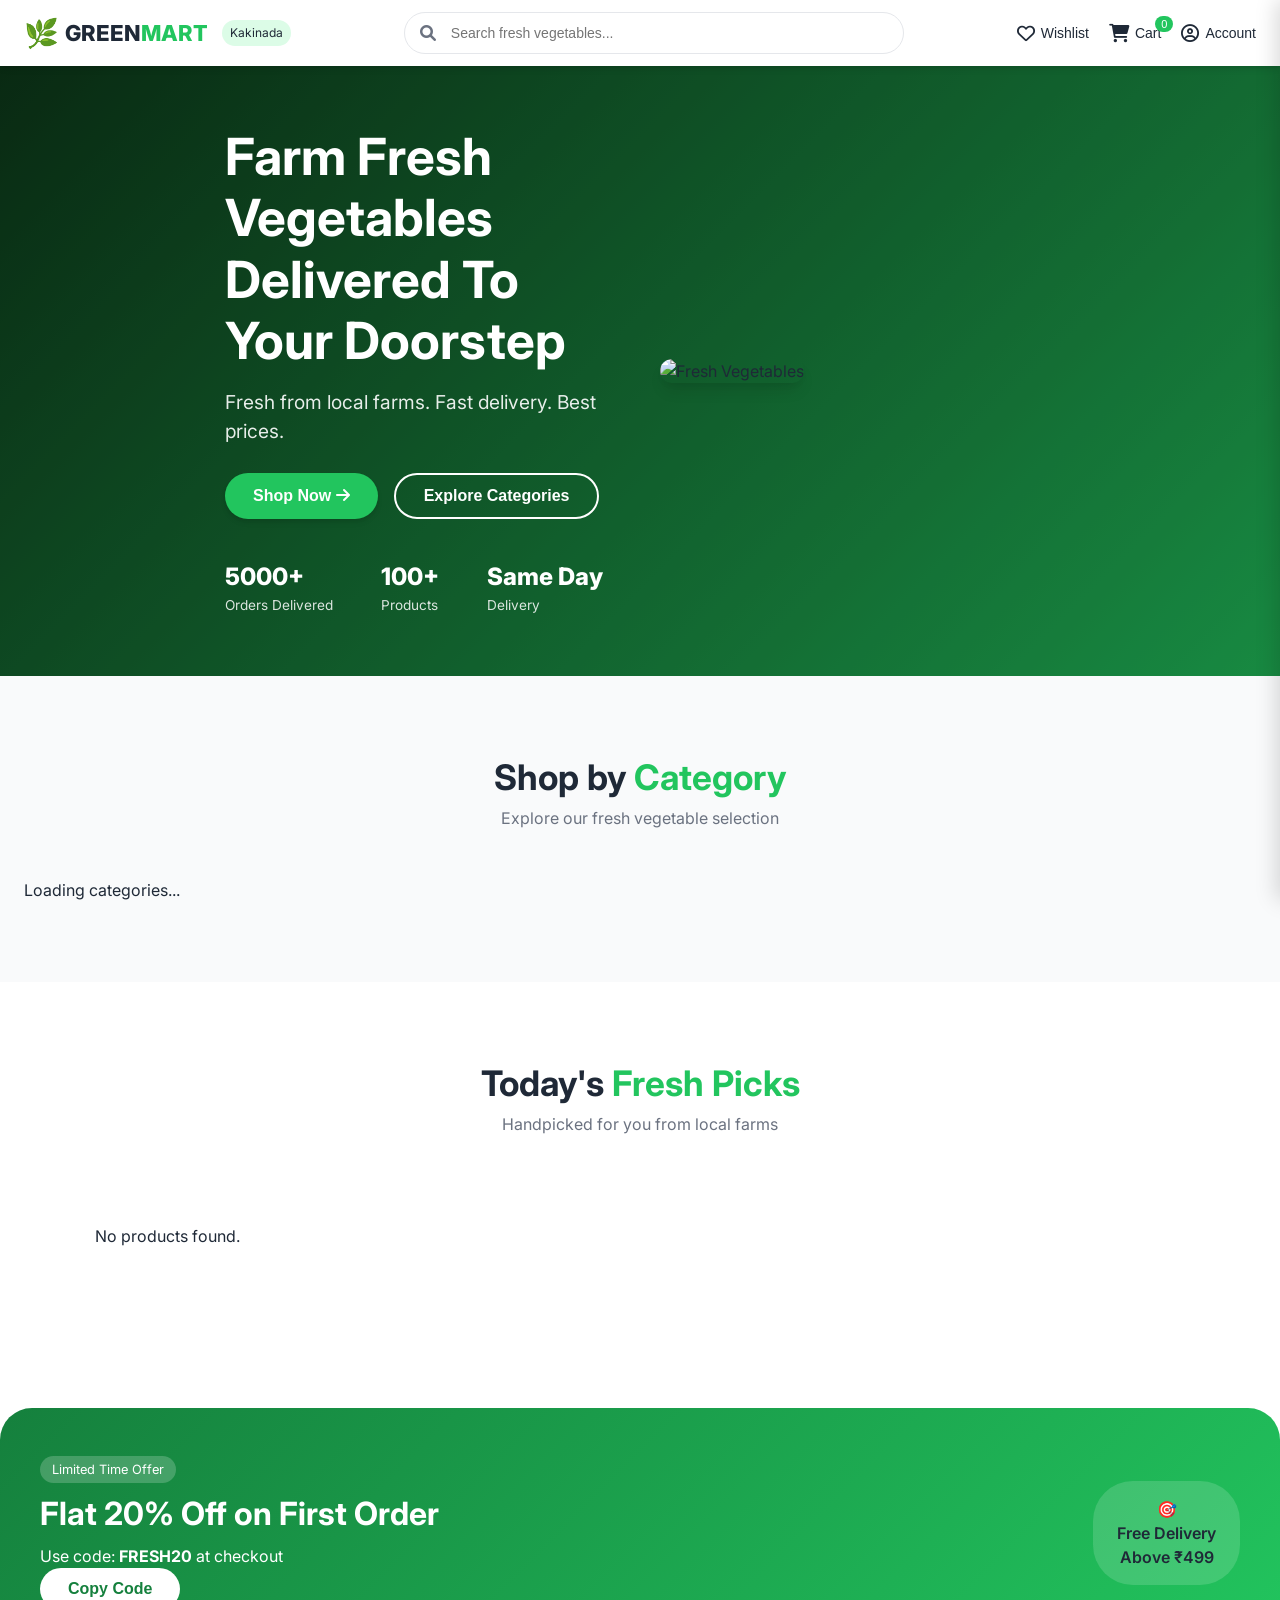
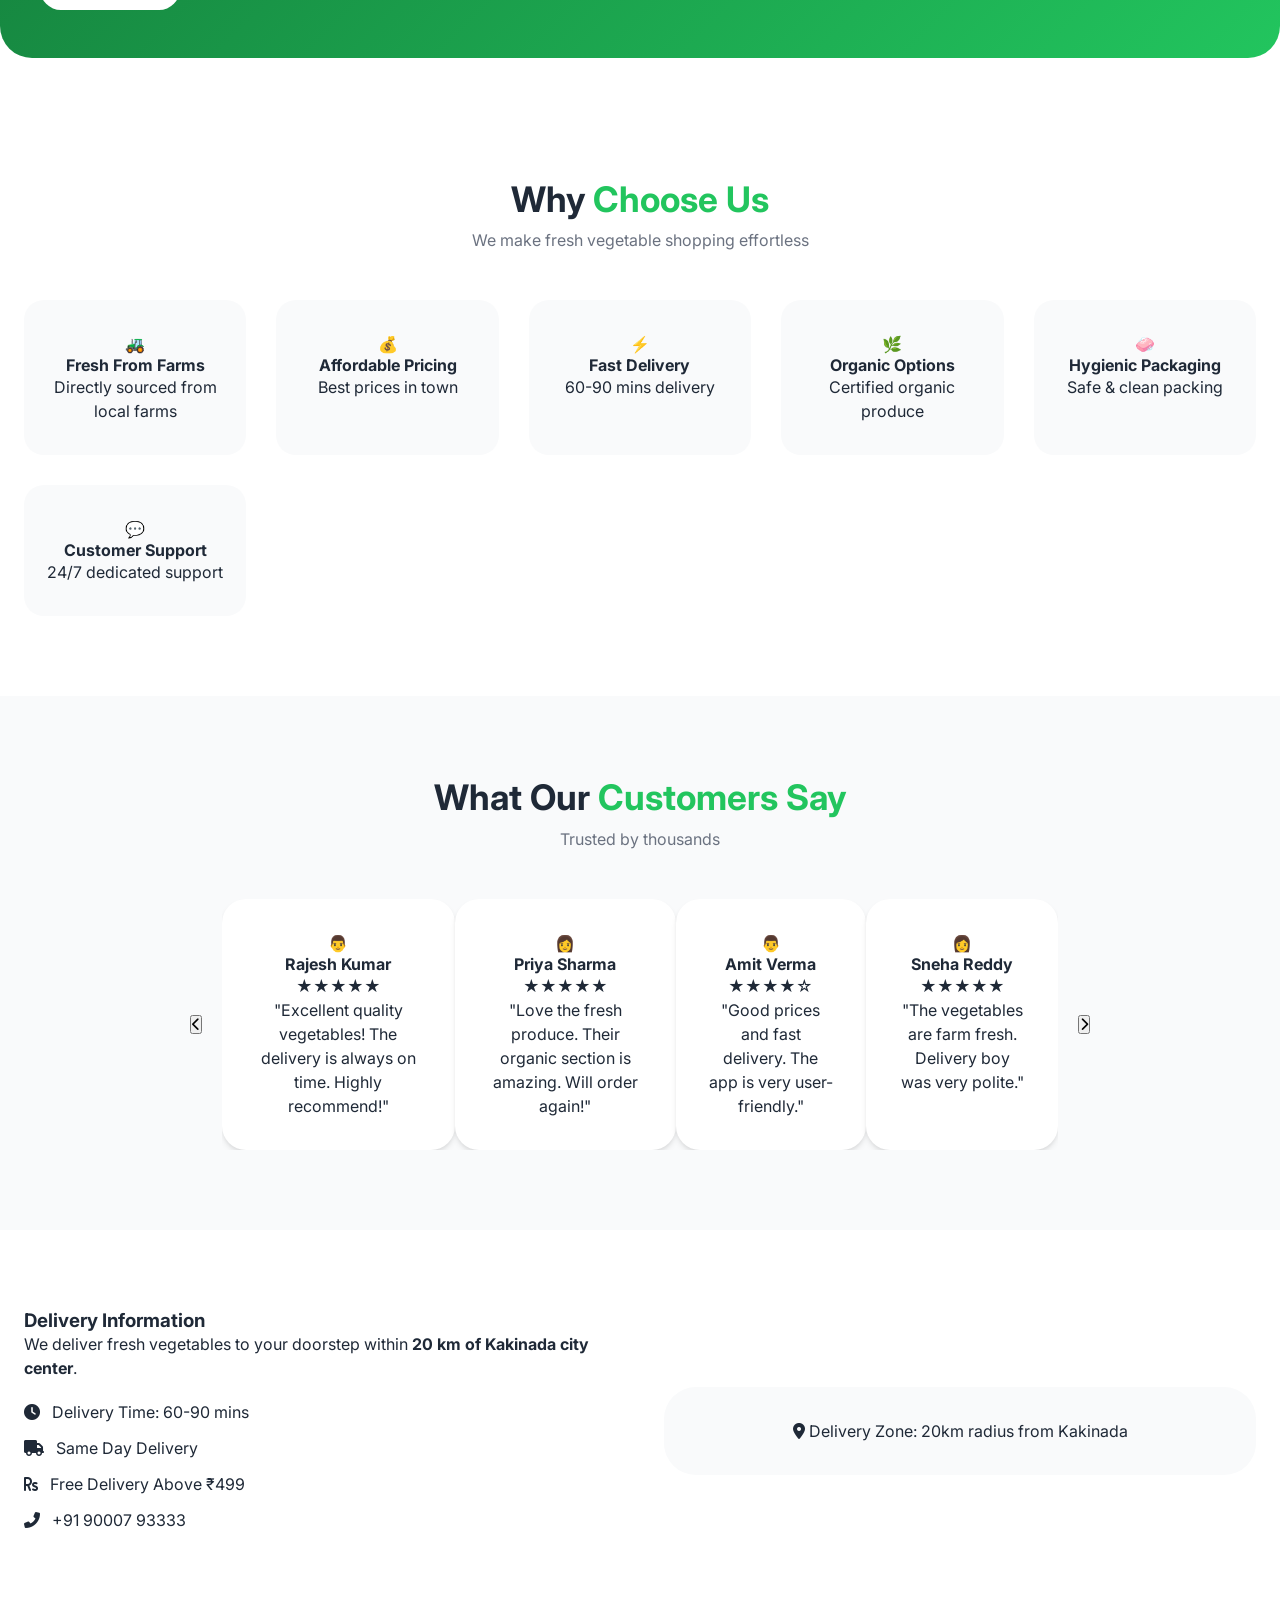
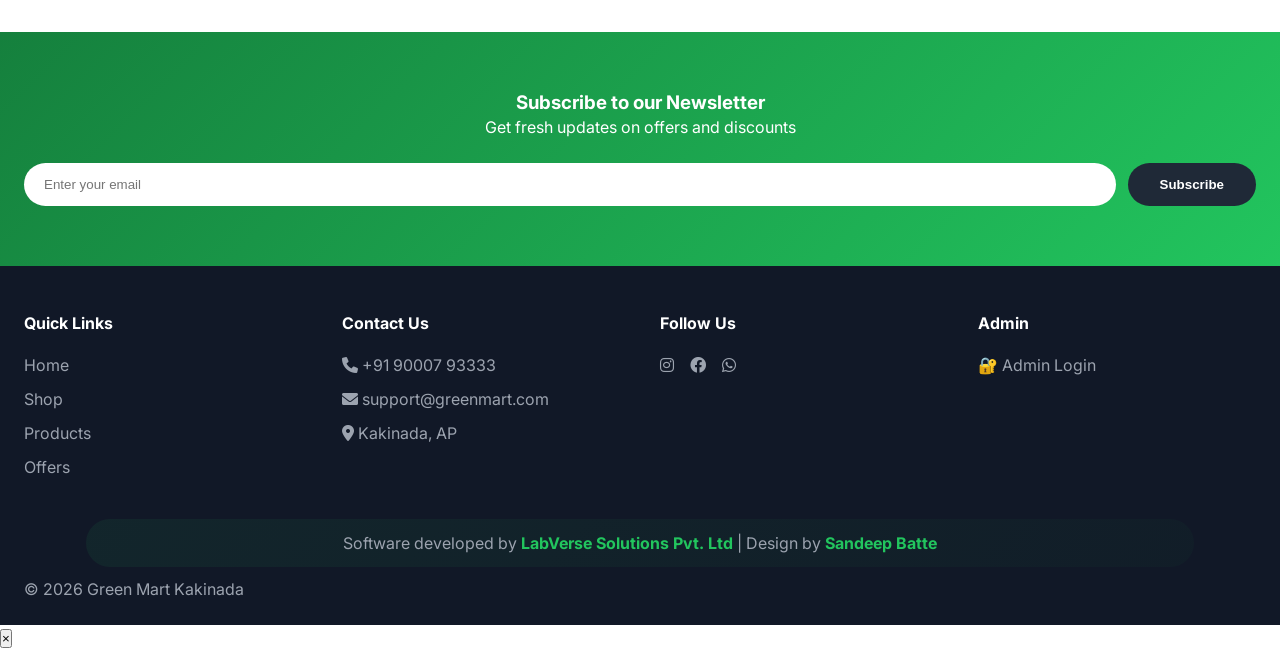
==== commit 27a4db04: "Fix HTML encoding issues in index.html" ====
--- a/index.html
+++ b/index.html
@@ -166,7 +166,7 @@
     </div>
   </div>
 
-  <!-- Account Modal (Customer + Admin Login) -->
+  <!-- Account Modal -->
   <div id="accountModal" class="modal">
     <div class="modal-content" style="max-width:350px;">
       <span class="close-modal">&times;</span>
@@ -181,58 +181,24 @@
     </div>
   </div>
 
-  <!-- Minimal JavaScript to make account modal and basic UI work (replace with your JS later) -->
+  <!-- Firebase SDKs -->
+  <script src="https://www.gstatic.com/firebasejs/10.8.0/firebase-app-compat.js"></script>
+  <script src="https://www.gstatic.com/firebasejs/10.8.0/firebase-firestore-compat.js"></script>
+
+  <!-- Firebase config -->
   <script>
-    (function() {
-      // Account modal functionality (fixes the "Account button not working")
-      const accountModal = document.getElementById('accountModal');
-      const userBtn = document.getElementById('userBtn');
-      const closeModal = document.querySelector('#accountModal .close-modal');
-      const adminLoginFooter = document.getElementById('adminLoginFooter');
-
-      function openModal() {
-        if (accountModal) accountModal.style.display = 'flex';
-      }
-      function closeModalFunc() {
-        if (accountModal) accountModal.style.display = 'none';
-      }
-      if (userBtn) userBtn.addEventListener('click', openModal);
-      if (adminLoginFooter) adminLoginFooter.addEventListener('click', function(e) { e.preventDefault(); openModal(); });
-      if (closeModal) closeModal.addEventListener('click', closeModalFunc);
-      window.addEventListener('click', function(e) { if (e.target === accountModal) closeModalFunc(); });
-
-      // Placeholder handlers for demo
-      const customerLoginBtn = document.getElementById('customerLoginBtn');
-      const adminLoginBtn = document.getElementById('adminLoginBtn');
-      if (customerLoginBtn) customerLoginBtn.addEventListener('click', function() { alert('Customer login demo – replace with your JS'); closeModalFunc(); });
-      if (adminLoginBtn) adminLoginBtn.addEventListener('click', function() { alert('Admin login demo – replace with your JS'); closeModalFunc(); });
-
-      // Cart drawer toggle demo (basic)
-      const cartBtn = document.getElementById('cartBtn');
-      const cartDrawer = document.getElementById('cartDrawer');
-      const drawerOverlay = document.getElementById('drawerOverlay');
-      const closeDrawer = document.getElementById('closeDrawer');
-      const continueShopping = document.getElementById('continueShopping');
-      function openDrawer() { if(cartDrawer) cartDrawer.classList.add('open'); if(drawerOverlay) drawerOverlay.classList.add('active'); }
-      function closeDrawerFunc() { if(cartDrawer) cartDrawer.classList.remove('open'); if(drawerOverlay) drawerOverlay.classList.remove('active'); }
-      if(cartBtn) cartBtn.addEventListener('click', openDrawer);
-      if(closeDrawer) closeDrawer.addEventListener('click', closeDrawerFunc);
-      if(continueShopping) continueShopping.addEventListener('click', closeDrawerFunc);
-      if(drawerOverlay) drawerOverlay.addEventListener('click', closeDrawerFunc);
-
-      // Mobile menu toggle
-      const hamburger = document.getElementById('hamburger');
-      const mobileMenu = document.getElementById('mobileMenu');
-      if(hamburger && mobileMenu) {
-        hamburger.addEventListener('click', function() { mobileMenu.classList.toggle('active'); });
-      }
-      // Demo: copy coupon
-      const copyBtn = document.getElementById('copyCodeBtn');
-      if(copyBtn) copyBtn.addEventListener('click', function() { navigator.clipboard.writeText('FRESH20'); alert('Coupon FRESH20 copied!'); });
-      // Newsletter demo
-      const newsletterSub = document.getElementById('newsletterSubscribe');
-      if(newsletterSub) newsletterSub.addEventListener('click', function() { alert('Thanks for subscribing!'); });
-    })();
+    const firebaseConfig = {
+      apiKey: "AIzaSyCgp_la2njOuFtaqP7UOysBeMDOOna22GM",
+      authDomain: "greenmartadmin.firebaseapp.com",
+      projectId: "greenmartadmin",
+      storageBucket: "greenmartadmin.firebasestorage.app",
+      messagingSenderId: "699712488498",
+      appId: "1:699712488498:web:e009dea2bdfe35282e282b"
+    };
+    firebase.initializeApp(firebaseConfig);
+    const db = firebase.firestore();
   </script>
+
+  <script src="script.js"></script>
 </body>
 </html>
--- a/style.css
+++ b/style.css
@@ -1,4 +1,3 @@
-/* style.css – complete, with mobile search visible and copyright styling */
 * {
   margin: 0;
   padding: 0;
@@ -51,7 +50,6 @@
   margin-top: 8px;
 }
 
-/* Buttons */
 .btn-primary, .btn-secondary, .btn-promo {
   padding: 12px 28px;
   border-radius: 50px;
@@ -85,7 +83,6 @@
   transform: translateY(-2px);
 }
 
-/* Navbar */
 .navbar {
   position: sticky;
   top: 0;
@@ -129,6 +126,7 @@
   max-width: 500px;
   position: relative;
 }
+
 .nav-search i {
   position: absolute;
   left: 16px;
@@ -136,6 +134,7 @@
   transform: translateY(-50%);
   color: var(--gray-text);
 }
+
 .nav-search input {
   width: 100%;
   padding: 12px 16px 12px 46px;
@@ -144,6 +143,7 @@
   font-size: 14px;
   transition: var(--transition);
 }
+
 .nav-search input:focus {
   outline: none;
   border-color: var(--primary-green);
@@ -177,13 +177,13 @@
   border-radius: 50px;
 }
 
-/* Hamburger Menu */
 .hamburger {
   display: none;
   flex-direction: column;
   gap: 5px;
   cursor: pointer;
 }
+
 .hamburger span {
   width: 25px;
   height: 3px;
@@ -191,6 +191,7 @@
   transition: var(--transition);
   border-radius: 3px;
 }
+
 .mobile-menu {
   display: none;
   flex-direction: column;
@@ -199,6 +200,7 @@
   border-top: 1px solid #E5E7EB;
   gap: 12px;
 }
+
 .mobile-menu a, .mobile-menu button {
   padding: 10px 0;
   text-decoration: none;
@@ -210,7 +212,6 @@
   font-size: 16px;
 }
 
-/* Hero */
 .hero {
   position: relative;
   background: linear-gradient(135deg, #0D3B1A 0%, var(--primary-green) 100%);
@@ -219,6 +220,7 @@
   align-items: center;
   overflow: hidden;
 }
+
 .hero-overlay {
   position: absolute;
   top: 0;
@@ -227,6 +229,7 @@
   height: 100%;
   background: rgba(0,0,0,0.3);
 }
+
 .hero-content {
   max-width: 1400px;
   margin: 0 auto;
@@ -238,6 +241,7 @@
   position: relative;
   z-index: 2;
 }
+
 .hero-text { flex: 1; color: var(--white); }
 .hero-text h1 { font-size: 3.2rem; margin-bottom: 16px; }
 .hero-text p { font-size: 1.2rem; margin-bottom: 28px; opacity: 0.9; }
@@ -249,11 +253,11 @@
 .hero-image { flex: 1; }
 .hero-image img { width: 100%; max-width: 500px; border-radius: 32px; box-shadow: var(--shadow-lg); }
 
-/* Categories */
 .categories {
   padding: 80px 24px;
   background: var(--light-bg);
 }
+
 .categories-grid {
   max-width: 1400px;
   margin: 0 auto;
@@ -261,6 +265,7 @@
   grid-template-columns: repeat(auto-fit, minmax(180px, 1fr));
   gap: 24px;
 }
+
 .category-card {
   background: var(--white);
   border-radius: 20px;
@@ -271,38 +276,43 @@
   box-shadow: var(--shadow-sm);
   border: 1px solid #E5E7EB;
 }
+
 .category-card:hover {
   transform: translateY(-5px);
   box-shadow: var(--shadow-lg);
   border-color: var(--primary-green);
 }
+
 .category-icon { font-size: 48px; margin-bottom: 16px; }
 .category-card h4 { font-size: 1.1rem; margin-bottom: 4px; }
 .category-card p { font-size: 0.8rem; color: var(--gray-text); }
 
-/* Product Grid – 2 columns on mobile */
 .featured-products {
   padding: 80px 24px;
   max-width: 1400px;
   margin: 0 auto;
 }
+
 .product-grid {
   display: grid;
   grid-template-columns: repeat(auto-fill, minmax(280px, 1fr));
   gap: 28px;
 }
+
 @media (max-width: 640px) {
   .product-grid {
     grid-template-columns: repeat(2, 1fr);
     gap: 12px;
   }
 }
+
 @media (max-width: 480px) {
   .product-grid {
     grid-template-columns: repeat(2, 1fr);
     gap: 10px;
   }
 }
+
 .product-card {
   background: var(--white);
   border-radius: 20px;
@@ -312,16 +322,19 @@
   border: 1px solid #E5E7EB;
   position: relative;
 }
+
 .product-card:hover {
   transform: translateY(-5px);
   box-shadow: var(--shadow-lg);
 }
+
 .product-image {
   position: relative;
   height: 220px;
   overflow: hidden;
   background: var(--light-bg);
 }
+
 .product-badge {
   position: absolute;
   top: 12px;
@@ -334,6 +347,7 @@
   font-weight: 600;
   z-index: 2;
 }
+
 .wishlist-icon {
   position: absolute;
   top: 12px;
@@ -350,86 +364,29 @@
   box-shadow: var(--shadow-sm);
   z-index: 2;
 }
-.wishlist-icon:hover { background: #fef2f2; color: #ef4444; }
-.wishlist-icon.active { color: #ef4444; background: #fee2e2; }
-.out-of-stock {
-  position: absolute;
-  top: 0;
-  left: 0;
-  right: 0;
-  bottom: 0;
-  background: rgba(0,0,0,0.6);
-  display: flex;
-  align-items: center;
-  justify-content: center;
-  color: white;
-  font-weight: 600;
-  backdrop-filter: blur(2px);
-  z-index: 3;
-}
+
 .product-info { padding: 16px; }
 .product-category {
   font-size: 0.7rem;
   color: var(--primary-green);
   font-weight: 600;
   text-transform: uppercase;
-  letter-spacing: 0.5px;
   margin-bottom: 6px;
 }
 .product-name { font-size: 1.1rem; font-weight: 600; margin-bottom: 6px; }
-.product-name-telugu { font-size: 0.7rem; color: var(--gray-text); margin-bottom: 6px; }
-.product-rating { display: flex; align-items: center; gap: 6px; margin-bottom: 10px; }
-.stars { color: #fbbf24; font-size: 0.8rem; }
-.review-count { font-size: 0.7rem; color: var(--gray-text); }
 .product-price-row { display: flex; align-items: baseline; gap: 8px; margin-bottom: 14px; }
 .current-price { font-size: 1.2rem; font-weight: 700; color: var(--primary-green); }
 .original-price { font-size: 0.85rem; color: var(--gray-text); text-decoration: line-through; }
-.discount-badge { font-size: 0.7rem; background: #fee2e2; color: #ef4444; padding: 2px 6px; border-radius: 50px; }
-.product-unit { font-size: 0.75rem; color: var(--gray-text); margin-bottom: 14px; }
-.quantity-add { display: flex; gap: 10px; align-items: center; margin-top: 12px; flex-wrap: wrap; }
-.product-quantity {
-  width: 70px;
-  padding: 8px 6px;
-  border: 1px solid #e5e7eb;
-  border-radius: 40px;
-  text-align: center;
-  font-size: 0.85rem;
-  font-family: inherit;
-}
 .add-to-cart-btn {
-  flex: 1;
   background: var(--primary-green);
   color: white;
   border: none;
   padding: 8px 12px;
   border-radius: 40px;
   font-weight: 600;
-  font-size: 0.8rem;
-  cursor: pointer;
-  transition: all 0.2s ease;
-  display: inline-flex;
-  align-items: center;
-  justify-content: center;
-  gap: 6px;
-}
-.add-to-cart-btn:hover { background: var(--dark-green); transform: scale(0.97); }
-.add-to-cart-btn:disabled { background: #9ca3af; cursor: not-allowed; }
-.quickview-btn {
-  width: 100%;
-  background: #f3f4f6;
-  border: 1px solid #e5e7eb;
-  color: #1f2937;
-  padding: 8px 12px;
-  border-radius: 40px;
-  font-size: 0.75rem;
-  font-weight: 500;
-  cursor: pointer;
-  transition: all 0.2s ease;
-  margin-top: 8px;
-}
-.quickview-btn:hover { background: #e5e7eb; border-color: var(--primary-green); color: var(--primary-green); }
-
-/* Promo Banner */
+  cursor: pointer;
+}
+
 .promo-banner {
   background: linear-gradient(135deg, var(--dark-green), var(--primary-green));
   margin: 40px 24px;
@@ -439,280 +396,184 @@
   margin-left: auto;
   margin-right: auto;
 }
-.promo-content { display: flex; justify-content:;
-}
-.promo-content { display: flex; justify-content: space-between; align space-between; align-items: center;-items: center; flex-wrap: wrap flex-wrap: wrap; gap:; gap: 30px; 30px; }
-.promo-text { }
+
+.promo-content {
+  display: flex;
+  justify-content: space-between;
+  align-items: center;
+  flex-wrap: wrap;
+  gap: 30px;
+}
+
 .promo-text { color: white; }
-.promo-t color: white; }
-.promo-tag { backgroundag { background: rgba(255,: rgba(255,255,255,0255,255,0.2); padding: 4.2); padding: 4px 12pxpx 12px; border-radius:; border-radius: 50px; font-size 50px; font-size: : 0.8rem0.8rem; display: inline; display: inline-block; margin-bottom: 12px-block; margin-bottom; }
-.promo: 12px; }
-.promo-text h3 {-text h3 { font-size:  font-size: 2rem; margin-bottom: 102rem; margin-bottom: 10pxpx; }
-.p; }
-.promo-text p {romo-text p { font-size:  font-size: 1rem; margin1rem; margin-bottom: 20px; }
-.btn-bottom: 20px; }
-.btn-promo { background-promo { background: white; color: white; color: var(--dark: var(--dark-green); }
-.btn-promo:hover {-green); }
-.btn-promo:hover { transform transform:: translateY(-2px); box-shadow: var translateY(-2px); box-shadow: var(--shadow-lg);(--shadow-lg); }
-.promo-b }
-.promo-badge { text-alignadge { text-align: center; background: rgba(255: center; background: rgba(255,255,255,255,255,0.15,0.15); padding: ); padding: 16px 2416px 24px; border-radiuspx; border-radius: 40px: 40px; font; font-weight: 600; font-weight: 600; font-size: 1-size: 1rem; }
-.promo-brem; }
-.promo-badge spanadge span { font-size: 2rem; display: block; }
-
-/* Features { font-size: 2rem; display: block; }
-
-/* Features */
-.features { padding */
-.features { padding: 80px: 80px 24px; background: var(-- 24px; background: var(--whitewhite); max-width: 1400px; margin: 0 auto; }
-.features-grid { display: grid; grid-template-columns: repeat(auto-fit, minmax(220px,); max-width: 1400px; margin: 0 auto; }
-.features-grid { display: grid; grid-template-columns: repeat(auto-fit, minmax(220px, 1fr)); gap: 30 1fr)); gap: 30px; }
-.fepx; }
-.feature-card { textature-card { text-align: center;-align: center; padding: 32 padding: 32px 20pxpx 20px; border-radius:; border-radius: 20px; 20px; background: var(--light-bg); background: var(--light-bg); transition: var(-- transition: var(--transition); }
-.fetransition); }
-.feature-card:hover {ature-card:hover { transform: translateY(-5px); transform: translateY(-5px); box-shadow: var(--shadow-lg); }
-.feature-icon { font-size: box-shadow: var(--shadow-lg); }
-.feature-icon { font-size: 48px; 48px; margin-bottom:  margin-bottom: 16px;16px; }
-.feature-card h4 { font-size }
-.feature-card h4 { font-size: 1.: 1.2rem; margin2rem; margin-bottom: 8px; }
-.fe-bottom: 8ature-card p {px; }
-.feature-card p { font-size:  font-size: 0.85rem0.85rem; color: var; color: var(--gray(--gray-text); }
-
-/* Testimon-text); }
-
-/* Testimonials */
-.testimonials */
-.testimonials { padding:ials { padding: 80px 24px; background 80px 24px; background: var(--light: var(--light-bg);-bg); }
-.testimonial-sl }
-.testimonial-slider { max-widthider { max-width: 900px; margin: : 900px; margin: 0 auto; position0 auto; position: relative; display: relative; display: flex; align: flex; align-items: center;-items: center; gap: 20px; }
-.s gap: 20px; }
-.slider-prevlider-prev, .slider-next {
-  background, .slider-next {
+.promo-tag {
+  background: rgba(255,255,255,0.2);
+  padding: 4px 12px;
+  border-radius: 50px;
+  font-size: 0.8rem;
+  display: inline-block;
+  margin-bottom: 12px;
+}
+.promo-text h3 { font-size: 2rem; margin-bottom: 10px; }
+.btn-promo { background: white; color: var(--dark-green); }
+.promo-badge {
+  text-align: center;
+  background: rgba(255,255,255,0.15);
+  padding: 16px 24px;
+  border-radius: 40px;
+  font-weight: 600;
+}
+
+.features {
+  padding: 80px 24px;
+  max-width: 1400px;
+  margin: 0 auto;
+}
+
+.features-grid {
+  display: grid;
+  grid-template-columns: repeat(auto-fit, minmax(220px, 1fr));
+  gap: 30px;
+}
+
+.feature-card {
+  text-align: center;
+  padding: 32px 20px;
+  border-radius: 20px;
+  background: var(--light-bg);
+  transition: var(--transition);
+}
+
+.testimonials {
+  padding: 80px 24px;
+  background: var(--light-bg);
+}
+
+.testimonial-slider {
+  max-width: 900px;
+  margin: 0 auto;
+  display: flex;
+  align-items: center;
+  gap: 20px;
+}
+
+.testimonial-track {
+  flex: 1;
+  overflow: hidden;
+}
+
+.testimonial-card {
   background: var(--white);
-  border:: var(--white);
-  border: none;
-  width none;
-  width: 44px;
-  height: 44px: 44px;
-  height: 44px;
-  border-radius:;
-  border-radius: 50%;
-  cursor 50%;
- : pointer;
-  box-shadow: cursor: pointer;
-  box-shadow: var(--shadow-md var(--shadow-md);
-  transition:);
-  transition: var(--transition);
- var(--transition);
-}
-.sl}
-.slider-prev:hover,ider-prev:hover, .slider-next .slider-next:hover { background::hover { background: var(--primary-green); var(--primary-green); color: white color: white; }
-.testim; }
-.testimonial-track { flexonial-track { flex: 1; overflow: hidden: 1;; overflow: hidden; }
-.testimonial-card { background }
-.testimonial-card { background: var(--white); border-radius: 24px; padding: var(--white); border-radius: : 32px24px; padding: 32px; text-align; text-align:: center; box-shadow center; box-shadow: var(--shadow: var(--shadow-md); margin: 8px;-md); margin: }
-.testimonial 8px; }
-.testimonial-avatar { width-avatar { width: 70px; height: : 70px; height: 70px; background70px; background: var(--light: var(--light-green); border-radius-green); border-radius: 50%;: 50%; display: flex; display: flex; align-items: center; justify-content align-items: center; justify-content:: center; margin: center; margin: 0 auto 16px; font-size: 32px; }
-.test 0 auto 16px; font-size: 32px; }
-.testimonial-name {imonial-name { font-weight:  font-weight: 700; margin-bottom:700; margin-bottom: 8px; }
-.testim 8px; }
-.testimonial-rating {onial-rating { color: #fbbf24; color: #fbbf24; margin-bottom:  margin-bottom: 12px;12px; }
-.testimonial-text }
-.testimonial-text { color: var(--gray { color: var(--gray-text);-text); font-style: italic font-style: italic; }
-.slider-dots {; }
-.slider-dots { display: flex; display: flex; justify-content: center; gap: justify-content: center 10px; margin; gap: 10px; margin-top: 24-top: 24px; }
-.dotpx; }
-.dot { width:  { width: 10px; height: 10px10px; height: 10px; background: #cbd5e; background: #cbd5e1; border-radius: 50%;1; border-radius: 50%; cursor: pointer; transition: var(-- cursor: pointer; transition: var(--transition); }
-.dottransition); }
-.dot.active.active { background: { background: var(--primary-green); width:  var(--primary-green); width: 24px; border24px; border-radius: 10-radius: 10px; }
-
-/*px; }
-
-/* Delivery Info */
-.d Delivery Info */
-.delivery-info {elivery-info { padding: 80 padding: 80px 24px; max-width:px 24px; max-width: 1400px 1400px; margin: ; margin: 0 auto;0 auto; }
-.delivery-grid { display: grid }
-.delivery-grid { display: grid; grid-template-column; grid-template-columns: 1s: 1fr 1fr; gap: fr 1fr; gap: 48px; align48px; align-items: center;-items: center; }
-.delivery }
-.delivery-text h3 { font-size: -text h3 { font-size: 1.8rem1.8rem; margin-bottom:; margin-bottom: 20px; 20px; color: var(--dark-text); color: var(--dark-text); }
-.delivery-text }
-.delivery-text ul { list-style ul { list-style: none; margin: none; margin: : 20px 0; }
-.delivery-text20px 0; }
-.delivery-text li { margin-bottom li { margin-bottom: 12px; display: flex: 12px; align-items:; display: flex; align-items: center; gap: center; gap: 12px; }
-.del 12px; }
-.delivery-text li i {ivery-text li i { width: 24 width: 24px; color: var(--primary-greenpx; color: var(--primary-green); }
-.del); }
-.delivery-partners {ivery-partners { margin-top:  margin-top: 20px; font20px; font-weight: 500; }
-.del-weight: 500; }
-.delivery-partners spanivery-partners span { background: var { background: var(--light-green);(--light-green); padding: 4 padding: 4px 12pxpx 12px; border; border-radius:-radius: 50px; 50px; font-size:  font-size: 0.80.8rem; margin-right: 8px;rem; margin-right: 8px; }
-.delivery-map { background: }
-.delivery-map { background: var(-- var(--light-bg); border-radiuslight-bg); border-radius: 32px; padding: : 32px; padding: 32px; text-align: center;32px; text-align: center; }
-.map-placeholder { background: #E5E7EB; border-radius }
-.map-placeholder { background: #E5E7EB; border-radius: 24px: 24px; padding: 60px 20; padding: 60px 20px; text-alignpx; text-align: center;: center; }
-
-/* Newsletter */
+  border-radius: 24px;
+  padding: 32px;
+  text-align: center;
+  box-shadow: var(--shadow-md);
+}
+
+.delivery-info {
+  padding: 80px 24px;
+  max-width: 1400px;
+  margin: 0 auto;
+}
+
+.delivery-grid {
+  display: grid;
+  grid-template-columns: 1fr 1fr;
+  gap: 48px;
+  align-items: center;
+}
+
+.delivery-text ul { list-style: none; margin: 20px 0; }
+.delivery-text li { margin-bottom: 12px; display: flex; align-items: center; gap: 12px; }
+.delivery-map { background: var(--light-bg); border-radius: 32px; padding: 32px; text-align: center; }
+
 .newsletter {
-  }
-
-/* Newsletter */
-.newsletter {
-  background: linear-gradient background: linear-gradient(135(135deg, vardeg, var(--dark-green), var(--primary(--dark-green), var(--primary-green));
-  padding-green));
-  padding: 60px: 60px 24px;
-  text-align 24px: center;
-  color;
+  background: linear-gradient(135deg, var(--dark-green), var(--primary-green));
+  padding: 60px 24px;
   text-align: center;
   color: white;
-: white;
-}
-.newsletter-content { max-width:}
-.newsletter-content { max-width: 600px; 600px; margin: 0 auto; }
-. margin: 0 auto; }
-.newsletter-content hnewsletter-content h3 { font-size: 1.3 { font-size: 1.8rem; margin8rem; margin-bottom: 12-bottom: 12px; }
-.px; }
-.newsletter-form { display: flex;newsletter-form { display: flex; gap: 12 gap: 12px; margin-toppx; margin-top: 24px; flex-wrap:: 24px; flex-wrap: wrap; justify-content wrap; justify-content: center;: center; }
-.newsletter-form }
-.newsletter-form input { flex:  input { flex: 1; min1; min-width: 250-width: 250px; padding:px; padding: 14px 20px; border: none; border-radius: 50 14px 20px; border: none; border-radius: 50px; font-sizepx; font-size: 1rem; }
-.news: 1rem; }
-.newsletter-form button {letter-form button { background: var(-- background: var(--dark-text); color: white;dark-text); color: white; border: none; padding border: none; padding: 14px: 14px 32px; 32px; border-radius: 50px; font border-radius: 50px; font-weight: 600-weight: 600; cursor: pointer; cursor: pointer; transition:; transition: var var(--transition); }
-.newsletter-form(--transition); }
-.newsletter-form button:hover { background button:hover { background: #111827: #111827; }
-
-/* Footer */
-.f; }
-
-/* Footer */
-.footerooter {
-  background: # {
+}
+
+.newsletter-form {
+  display: flex;
+  gap: 12px;
+  margin-top: 24px;
+  justify-content: center;
+  flex-wrap: wrap;
+}
+
+.newsletter-form input {
+  flex: 1;
+  min-width: 250px;
+  padding: 14px 20px;
+  border: none;
+  border-radius: 50px;
+}
+
+.newsletter-form button {
+  background: var(--dark-text);
+  color: white;
+  border: none;
+  padding: 14px 32px;
+  border-radius: 50px;
+  font-weight: 600;
+  cursor: pointer;
+}
+
+.footer {
   background: #111827;
- 111827;
-  color: #9CA3AF color: #9;
-  padding: 48px 24CA3AF;
-  padding: 48px 24px 24pxpx 24px;
-}
-.footer;
-}
+  color: #9CA3AF;
+  padding: 48px 24px 24px;
+}
+
 .footer-grid {
-  max-width: 140-grid {
-  max-width: 1400px;
- 0px;
-  margin: 0 margin: 0 auto;
-  display: auto;
+  max-width: 1400px;
+  margin: 0 auto;
   display: grid;
-  grid;
-  grid-template-columns grid-template-columns: repeat(auto-fit: repeat(auto-fit, minmax(220, minmax(220px, px, 1fr));
-  gap: 401fr));
+  grid-template-columns: repeat(auto-fit, minmax(220px, 1fr));
   gap: 40px;
 }
-.fpx;
-}
-.footer-col h4ooter-col h4 { color: white { color: white; margin-bottom:; margin-bottom: 20px; font-size:  20px; font-size: 11.1rem.1rem; }
-.footer; }
-.footer-col ul { list-style: none;-col ul { list-style: none; }
-.footer-col }
-.footer-col li { margin-bottom li { margin-bottom: 10px; }
-.footer: 10px; }
-.footer-col a { color-col a { color: #9CA: #9CA3AF; text-decoration: none;3AF; text-decoration: none; transition: var(-- transition: var(--transition); }
-.ftransition); }
-.footer-col a:hover { color:ooter-col a:hover var(--primary-green); { color: var(--primary-green); }
-.social-l }
-.social-links { display:inks { display: flex; flex; gap: 16px; gap: 16px; }
-.social-links a { width }
-.social-links a { width: 40px; height:: 40px; height:  40px; background40px; background: rgba(255: rgba(255,255,255,,255,255,0.1); border-radius:0.1); border-radius: 50%; display 50%; display: flex; align: flex; align-items: center; justify-content: center-items: center; justify-content: center; transition: var; transition: var(--transition); }
-.s(--transition);ocial-links a:hover { background }
-.social-links a:hover { background: var(--primary: var(--primary-green); color:-green); color: white; }
-.payment-icons { display white; }
-.payment-icons { display: flex; gap: flex; gap: 12px; font-size:: 12px; font-size: 28px; 28px; margin-top:  margin-top: 16px;16px; }
-.footer-bottom { text }
-.footer-bottom { text-align:-align: center; padding-top center; padding-top: 40px: 40px; margin-top:; margin-top: 40px; 40px; border border-top: 1px solid #-top: 1px solid #1F29371F2937;; }
-
-/* Copyright line }
-
-/* Copyright line */
+
+.footer-col h4 { color: white; margin-bottom: 20px; }
+.footer-col ul { list-style: none; }
+.footer-col li { margin-bottom: 10px; }
+.footer-col a { color: #9CA3AF; text-decoration: none; }
+.social-links { display: flex; gap: 16px; }
 .copyright {
-  */
-.copyright {
-  text-align: center text-align: center;
-  margin:;
-  margin: 30px 0 10 30px 0 10px;
-  padding: 12pxpx;
-  padding: 12px  0;
-  background: linear-gradient0;
-  background: linear-gradient(135deg,(135deg, rgba(34 rgba(34,197,94,0.08,197,94,0.08), rgba(21), rgba(21,128,128,61,61,0.05,0.05));
-  border-radius));
-  border-radius: 50: 50px;
-  max-width: 90px;
-  max%;
-  margin-left-width: 90%;
+  text-align: center;
+  margin: 30px 0 10px;
+  padding: 12px 0;
+  background: linear-gradient(135deg, rgba(34,197,94,0.08), rgba(21,128,61,0.05));
+  border-radius: 50px;
+  max-width: 90%;
   margin-left: auto;
- : auto;
   margin-right: auto;
 }
-.c margin-right: autoopyright;
-}
-.copyright p {
-  font-size: 0.8rem p {
-  font-size: 0.8rem;
-  color:;
-  color: #c #cbd5e1bd5e1;
-  letter-spacing: 0.5px;
-  letter-spacing: 0.5px;
-}
-.copyright strong;
-}
-.copyright strong {
-  color: {
-  color: var(--primary-green var(--primary-green);
-  font-weight: 600;
-}
-
-);
-  font-weight: 600;
-}
-
-/* Cart Draw/* Cart Drawer */
-.carter */
-.cart-drawer-drawer {
+.copyright strong { color: var(--primary-green); }
+
+/* Cart Drawer */
+.cart-drawer {
   position: fixed;
   top: 0;
-  {
+  right: -450px;
+  width: 450px;
+  max-width: 90%;
+  height: 100%;
+  background: white;
+  z-index: 2000;
+  transition: right 0.3s ease;
+  box-shadow: -4px 0 20px rgba(0,0,0,0.15);
+  display: flex;
+  flex-direction: column;
+  overflow-y: auto;
+}
+
+.cart-drawer.open { right: 0; }
+.drawer-overlay {
   position: fixed;
   top: 0;
-  right: -450 right: -450px;
-  width: 450px;
-  max-widthpx;
-  width: 450px;
-  max-width: 90%;
-  height: 100: 90%;
-  height: 100%;
-  background%;
-  background: white;
- : white;
-  z-index:  z-index: 2000;
-  transition: right 2000;
-  transition: right 0.3s0.3s ease;
-  box ease;
-  box-shadow: -4-shadow: -4px 0 px 0 20px rgba(0,0,20px rgba(0,0,0,0.0,0.15);
-  display: flex;
- 15);
-  display: flex;
-  flex-direction: column flex-direction: column;
-  overflow-y: auto;
-;
-  overflow-y: auto;
-}
-.cart-draw}
-.cart-drawer.open { righter.open { right: 0;: 0; }
-.drawer-overlay {
-  }
-.drawer-overlay {
-  position position: fixed;
- : fixed;
-  top: 0;
-  left top: 0: 0;
- ;
   left: 0;
-  width: 100 width: 100%;
-  height:%;
+  width: 100%;
   height: 100%;
   background: rgba(0,0,0,0.5);
   z-index: 1999;
@@ -724,398 +585,66 @@
   justify-content: space-between;
   align-items: center;
   padding: 20px;
-  100%;
-  background: rgba(0,0,0,0.5);
-  z-index: 1999;
-  display: none;
-}
-.drawer-overlay.active { display: block; }
-.cart-drawer-header {
-  display: flex;
-  justify-content: space-between;
-  align-items: center;
-  padding: 20px;
-  border-bottom:  border-bottom: 1px solid #E5E7EB;
-  background: white;
-  position: sticky;
-  top: 0;
-  z-index: 21px solid #E5E7EB;
-  background: white;
-  position: sticky;
-  top: 0;
-  z-index: 2;
-}
-.close-d;
-}
-.close-drawer { background: none; border: none; fontrawer { background: none; border: none; font-size: 28-size: 28px; cursor:px; cursor: pointer; color: var(--gray-text pointer; color: var(--gray-text); }
-.clear-c); }
-.clear-cart-btn {
- art-btn {
-  background: #ef background: #ef4444;
-  color: white4444;
-  color: white;
-  border: none;
-  padding:;
-  border: none;
-  padding: 6px 12px;
- 6px 12px;
-   border-radius:  border-radius: 40px;
- 40px;
-  font-size: 0.75rem;
-  font-weight font-size: 0.75rem;
-  font-weight: 600;
-  cursor: pointer: 600;
-  cursor: pointer;
-  margin-right: ;
-  margin-right: 12px12px;
-  transition:;
-  transition: all 0.2s;
- all 0.2s;
-}
-.clear-cart-btn}
-.clear-cart-btn:hover { background: #dc2626:hover { background: #dc2626; transform: scale; transform: scale(0.97); }
-.cart(0.97-drawer-items); }
-.cart-drawer-items { padding:  { padding: 16px;16px; }
-.cart-item { display: }
-.cart-item { display: flex; flex; gap: 12 gap: 12px; margin-bottompx; margin-bottom: 16px: 16px; padding-bottom: 12px;; padding-bottom: border-bottom:  12px; border-bottom: 1px solid #1px solid #E5E7EB; }
-.cE5E7EB; }
-.cart-item-image {art-item-image { width: 60 width: 60px; height:px; height: 60px; 60px; background: var(--light-bg); background: var(--light-bg); border-radius:  border-radius: 12px; display: flex; align-items: center;12px; display: flex; align-items: center; justify-content: center justify-content: center; font-size:; font-size: 28px; }
-.cart-item 28px; }
-.cart-item-details { flex-details { flex: 1;: 1; }
-.cart-item }
-.cart-item-name { font-weight: 600;-name { font-weight: 600; margin-bottom:  margin-bottom: 2px; }
-.cart-item-price { color: var2px; }
-.cart-item-price { color: var(--primary-green);(--primary-green); font-weight:  font-weight: 600; margin-bottom: 600; margin-bottom: 6px6px; }
-.cart; }
-.cart-item-quantity-item-quantity { display: flex; align-items: { display: flex; align-items: center; gap:  center; gap: 12px;12px; }
-.quantity-btn }
-.quantity-btn { width:  { width: 28px; height: 28px28px; height: 28px; border: ; border: 1px solid #E5E71px solid #E5E7EB; background:EB; background: white; border-radius white; border-radius: 8px; cursor: pointer: 8px; cursor: pointer; }
-.cart; }
-.cart-item-total {-item-total { font-weight:  font-weight: 600; margin-left: auto; white600; margin-left: auto; white-space: nowrap-space: nowrap; }
-.remove-item; }
-.remove-item { background: none; border: none { background: none; border: none; color: #; color: #ef4444;ef4444; cursor: pointer; cursor: pointer; font-size:  font-size: 1rem; margin-left: 81rem; margin-left: 8px; }
-.cpx; }
-.cart-drawerart-drawer-coupon { padding: 16-coupon { padding: 16px 20pxpx 20px; border-top: 1px solid; border-top: #E5E 1px solid #E5E7EB; display7EB; display: flex; gap: 10px: flex; gap: 10px; align-items:; align-items: center; center; flex-wrap flex-wrap: nowrap;: nowrap; }
-.cart-d }
-.cart-drawer-courawer-coupon input { flexpon input { flex: 1; padding: 10: 1; padding: 10px 16px; border: px 16px; border: 1px solid #E5E71px solid #E5E7EB; border-radius: 50pxEB; border-radius: 50px; font-size:; font-size: 0.9 0.9rem; }
-.cart-drawerrem; }
-.cart-drawer-coupon button-coupon button { background: var(--dark-text); color { background: var(--dark-text); color: white;: white; border: none; border: none; padding: 10 padding: 10px 20pxpx 20px; border-radius: 50px;; border-radius: 50px; cursor: pointer; cursor: pointer; white-space: now white-space: nowrap; }
-.crap; }
-.cart-drawerart-drawer-details {-details { padding: 16px padding: 16px 20px; border-top:  20px; border-top: 1px solid #1px solid #e5e7e5e7eb; background: #f9fafb;eb; background: #f9fafb; }
-.cart-draw }
-.cart-drawer-details .er-details .input-field { margin-bottominput-field { margin-bottom: 12px; }
-.c: 12px; }
-.cart-drawerart-drawer-details label {-details label { display: block; font-size:  display: block; font-size: 0.75rem; font-weight: 600; margin0.75rem; font-weight: 600; margin-bottom: 4-bottom: 4px; color:px; color: #1f2937; }
-.cart-drawer #1f2937; }
-.cart-drawer-details input,-details input, .cart-drawer-details text .cart-drawer-details textarea { widtharea { width:: 100%; padding: 10px 100%; padding: 10px 12px; 12px; border: 1px solid #e border: 1px solid #e5e7eb; border-radius:5e7eb; border-radius: 12px; 12px; font-size: 0.85rem; font-family: font-size: 0.85rem; font-family: inherit inherit;; }
-.cart-drawer }
-.cart-drawer-summary { padding: 16px-summary { padding: 16px 20px; border-top:  20px; border-top: 1px solid #E5E7EB; background: #F9FA1px solid #E5E7EB; background: #F9FAFB; }
-.summary-row { displayFB; }
-.summary-row { display: flex; justify-content: space-between: flex; justify-content: space-between; margin-bottom:; margin-bottom: 12px; }
-.summary-row 12px; }
-.summary-row.total.total { font-weight { font-weight: 800; font-size: : 800; font-size: 1.1rem1.1rem; border-top: ; border-top: 1px solid1px solid #E5E7EB; padding #E5E7EB; padding-top: 12px; margin-top-top: 12px; margin-top: 8px; }
-.checkout: 8px; }
-.checkout-btn, .continue-shopping {
-  width: 100-btn, .continue-shopping {
-  width: 100%;
-  padding: 14px;
-  border-radius:%;
-  padding: 14px;
-  border-radius: 50px;
-  font-weight: 50px;
-  font-weight: 600;
-  600;
-  cursor: pointer;
-  margin-top: cursor: pointer;
-  margin-top: 12px 12px;
-  border: none;
-  border: none;
-}
-.checkout;
-}
-.checkout-btn { background-btn { background: var(--primary-green: var(--primary-green); color: white; }
-.continue); color: white; }
-.continue-shopping { background: transparent; border: 1px-shopping { background: transparent; border: 1px solid #E5 solid #E5E7EB;E7EB; color: var(-- color: var(--dark-text); }
-
-/* Quick View Modal */
-.quickviewdark-text); }
-
-/* Quick View Modal */
-.quickview-modal {
-  position-modal {
-  position: fixed;
- : fixed;
-  top: 0;
-  left: top: 0;
-  left: 0;
-  width 0;
-  width: 100: 100%;
-  height: 100%;
- %;
-  height: 100%;
-  background: rgba(0,0, background: rgba(0,0.0,0,0,0.8);
-  z-index: 3008);
-  z-index: 3000;
-  display0;
-  display: flex;
-: flex;
-  align-items: center;
-   align-items: center;
-  justify-content: center;
-  justify-content: center;
-  visibility: hidden visibility: hidden;
-  opacity: ;
-  opacity: 0;
-  transition: var(--transition0;
-  transition: var(--transition);
-}
-.quickview-modal.active {);
-}
-.quickview-modal.active { visibility: visible; opacity: 1 visibility: visible; opacity: 1;; }
-.quickview-content }
-.quickview-content {
-  {
-  background: white background: white;
-  border-radius:;
-  border-radius: 32px 32px;
-  max-width: 800px;
-  max-width: 800px;
-  width: ;
-  width: 90%;
-  max-height: 8590%;
-  max-height: 85vh;
-  overflow-y: autovh;
-  overflow-y: auto;
-  position: relative;
-  padding:;
-  position: relative;
-  padding: 24px 24px;
-}
-.close-quickview { position:;
-}
-.close-quickview { position: absolute; top: absolute; top: 16px; 16px; right: 20px; font-size right: 20px; font-size: 28px: 28px; background: none; border: none; cursor: pointer; background: none; border: none; cursor: pointer; }
-.quickview-product { display; }
-.quickview-product { display: flex; gap: flex; gap: 24px; flex-wrap:: 24px; flex-wrap: wrap; }
-. wrap; }
-.quickview-image {quickview-image { flex: 1 flex: 1; text-align: center; font-size; text-align: center; font-size: 100px: 100px; }
-.quick; }
-.quickview-details { flex: 1view-details { flex: 1; }
-
-/* Toast; }
-
-/* Toast Notification */
-.toast Notification */
-.toast {
-  position: {
-  position: fixed;
-  bottom fixed;
-  bottom: 30px;
-  left:: 30px;
-  left: 50%;
-  50%;
-  transform: translateX(-50%) translate transform: translateX(-50%) translateYY(100px);
-  background: var(--dark-text(100px);
-  background: var(--dark-text);
-  color: white;
-  padding);
-  color: white;
-  padding:: 12px 24px 12px 24px;
-  border-radius:;
-  border-radius: 50px 50px;
-  z-index: 4000;
-  z-index: 4000;
-  opacity:;
-  opacity: 0;
-  0;
-  transition: all 0.3s ease;
-}
-.toast transition: all 0.3s ease;
-}
-.toast.show { transform:.show { transform: translateX(-50%) translateX(-50%) translateY( translateY(0); opacity:0); opacity: 1; 1; }
-
-/* Location Button }
-
-/* Location Button */
-.location-btn {
-  background: #f */
-.location-btn {
-  background: #f3f4f6;
-  border3f4f6;
-  border: 1px solid #e5: 1px solid #e5e7eb;
-  color: #e7eb;
-  color: #11f2937;
-  padding: 8px f2937;
-  padding: 8px 16px;
-  border-radius16px;
-  border-radius: 40px;
- : 40px;
-  font-size:  font-size: 0.75rem;
-  font-weight:0.75rem;
-  font-weight: 500 500;
-  cursor: pointer;
-  cursor: pointer;
-  margin-top;
-  margin-top: 8px: 8px;
- ;
-  width: width: 100%;
-  transition: all  100%;
-  transition: all 0.2s;
-  display: flex;
-0.2s;
-  display: flex;
-  align-items: center  align-items: center;
-  justify-content:;
-  justify-content: center;
-  gap center;
-  gap: 6px;
-}
-.location-btn: 6px;
-}
-.location-btn:hover { background: #e5e:hover { background: #e5e7eb; border-color: #227eb; borderC55E; color: #22-color: #22C55E;C55E; }
-.location-btn: color: #22C55E;active { transform: scale(0.97); }
-
-/* Modals (generic) */
-.modal {
-  display: none;
-  position: fixed;
-  top: 0 }
-.location-btn:active { transform: scale(0.97); }
-
-/* Modals (generic) */
+  border-bottom: 1px solid #E5E7EB;
+}
+.close-drawer { background: none; border: none; font-size: 28px; cursor: pointer; }
+.clear-cart-btn { background: #ef4444; color: white; border: none; padding: 6px 12px; border-radius: 40px; cursor: pointer; }
+.cart-drawer-items { padding: 16px; }
+.cart-drawer-coupon { padding: 16px 20px; display: flex; gap: 10px; }
+.cart-drawer-summary { padding: 16px 20px; border-top: 1px solid #E5E7EB; }
+.summary-row { display: flex; justify-content: space-between; margin-bottom: 12px; }
+.summary-row.total { font-weight: 800; font-size: 1.1rem; border-top: 1px solid #E5E7EB; padding-top: 12px; margin-top: 8px; }
+.checkout-btn { background: var(--primary-green); color: white; width: 100%; padding: 14px; border-radius: 50px; font-weight: 600; border: none; margin-top: 12px; cursor: pointer; }
+.continue-shopping { background: transparent; border: 1px solid #E5E7EB; width: 100%; padding: 14px; border-radius: 50px; margin-top: 12px; cursor: pointer; }
+
+/* Modal */
 .modal {
   display: none;
   position: fixed;
   top: 0;
   left: 0;
- ;
-  left: 0;
   width: 100%;
   height: 100%;
-  background: rgba( width: 100%;
-  height: 100%;
-  background: rgba(0,0,0,0.0,0,0,0.5);
-  justify-content: center5);
-  justify;
-  align-items:-content: center;
-  align-items: center;
-  z center;
-  z-index: 1000;
-}
-.mod-index: 1000;
+  background: rgba(0,0,0,0.5);
+  justify-content: center;
+  align-items: center;
+  z-index: 3000;
 }
 .modal-content {
- al-content {
   background: white;
-  border-radius: background: white;
   border-radius: 24px;
-  width:  24px;
   width: 90%;
-  max-width: 50090%;
-  max-width: 500px;
-  padding: 24pxpx;
+  max-width: 400px;
   padding: 24px;
-  position:;
   position: relative;
 }
-.close-modal { relative;
-}
-.close-modal { position: absolute; position: absolute; right: 20 right: 20px; top: 16px; font-size: 24px; cursorpx; top: 16px; font-size: 24px; cursor: pointer;: pointer; }
-
-/* Responsive – }
-
-/* Responsive – Mobile search visible Mobile search visible */
-@media (max */
-@media (max-width: 768-width: 768px) {
-  .px) {
-  .nav-containernav-container {
-    flex-wrap: {
-    flex-wrap: wrap;
-  }
-  .nav wrap;
-  }
-  .nav-search {
-    order: 3;
-    width: 100%;
-   -search {
-    order: 3;
-    width: 100%;
-    max-width:  max-width: 100%;
-    margin-top: 12100%;
-    margin-top: 12px;
- px;
-  }
-  .nav-actions {
-    }
-  .nav order: -actions {
-    order: 22;
-  }
-  .hamburger {
-   ;
-  }
-  .h order: amburger {
-    order: 1;
-    display: flex;
-  }
-  .mobile1;
-    display: flex;
-  }
-  .mobile-menu.active-menu.active {
-    display: flex;
-    order: 4 {
-    display: flex;
-    order: 4;
-   ;
-    width: 100 width: 100%;
-  }
- %;
-  }
-  .hero-content { .hero-content { flex-direction: column flex-direction: column; text-align:; text-align: center; }
-  .hero center; }
-  .hero-text h-text h1 { font-size1 { font-size: 1.8rem;: 1.8rem; }
-  .hero }
-  .hero-stats { justify-content: center;-stats { justify-content: center; }
-  .hero-buttons { justify }
-  .hero-buttons { justify-content: center-content: center; }
-  .delivery-grid {; }
-  . grid-template-columnsdelivery-grid { grid-template-columns: 1fr: 1fr; }
-  .section-header h2 { font-size: 1.8rem; }
-  .promo-text h3 { font-size: 1.5rem;; }
-  .section-header h2 { font-size: 1.8rem; }
-  .promo-text h3 { font-size: 1.5rem; }
-  .cart }
-  .cart-drawer {
-    width: -drawer {
-    width: 100%;
-    right: -100100%;
-    right: -100%;
-    top: auto%;
-    top: auto;
-    bottom: 0;
-   ;
-    bottom: 0;
-    height: 85 height: 85vh;
-    border-radius: 24vh;
-    border-radius: 24px 24pxpx 24px 0 0;
-  }
-  0 0;
-  }
-  .cart-drawer.open { right .cart-drawer.open { right: 0; }
-  .cart: 0; }
-  .cart-drawer-header-drawer-header { position: sticky { position: sticky; top: ; top: 0; }
-}
-@media (max-width0; }
-}
-@media (max-width: 480px) {
-  .: 480px) {
-  .hero-stats {hero-stats { flex-direction: column; gap: flex-direction: column; gap:  16px;16px; align-items: center; }
-  .quantity-add { align-items: center; }
-  .quantity flex-direction: column; align-items: stretch;-add { flex-direction: column; align-items: stretch; }
-  .product }
-  .product-quantity {-quantity { width: 100 width: 100%; }
-  .add-to-cart%; }
-  .add-to-cart-btn { width:-btn { width: 100%; 100%; }
-  .cart-drawer-coupon { flex-wrap }
-  .cart-drawer-coupon { flex-wrap: wrap;: wrap; }
-  .cart-d }
-  .cart-drawer-coupon button { width: 100%;rawer-coupon button { width: 100%; }
-}
+.close-modal {
+  position: absolute;
+  right: 20px;
+  top: 16px;
+  font-size: 24px;
+  cursor: pointer;
+}
+.location-btn {
+  background: #f3f4f6;
+  border: 1px solid #e5e7eb;
+  padding: 8px 16px;
+  border-radius: 40px;
+  width: 100%;
+  margin-top: 8px;
+  cursor: pointer;
+}
+
+/* Responsive */
+@media (max-width: 768px) {
+  .nav-container { flex-wrap: wrap; }
+  .nav-search { order: 3; width: 100%; max-width: 100%; margin-top: 12px; }
+  .nav-actions { order: 2; }
+  .hamburger { order: 1; display: flex; }
+  .mobile-menu.active { display: flex; order: 4; width: 100%; }
+  .hero-content { flex-direction: column; text-align: center; }
+  .hero-text h1 { font-size: 1.8rem; }
+  .hero-stats { justify-content: center; }
+  .delivery-grid { grid-template-columns: 1fr; }
+  .cart-drawer { width: 100%; right: -100%; height: 85vh; border-radius: 24px 24px 0 0; }
+}
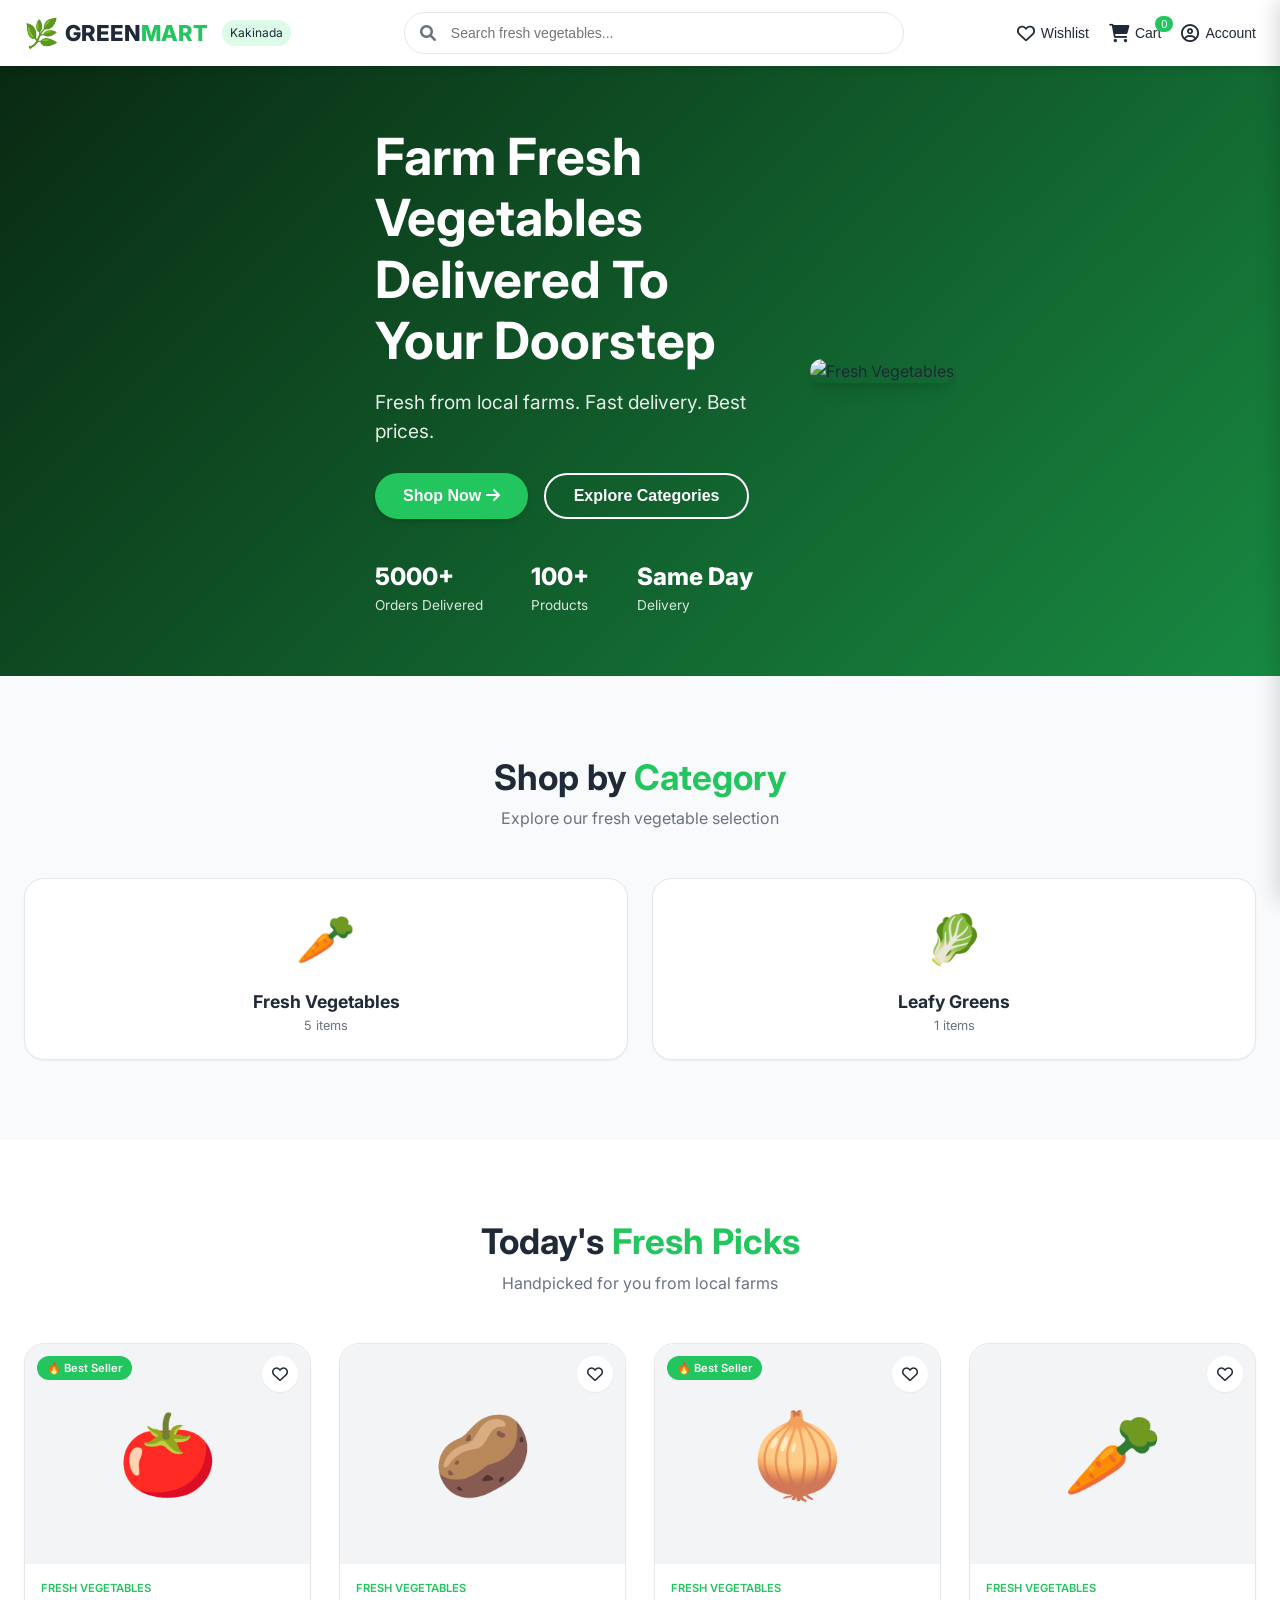
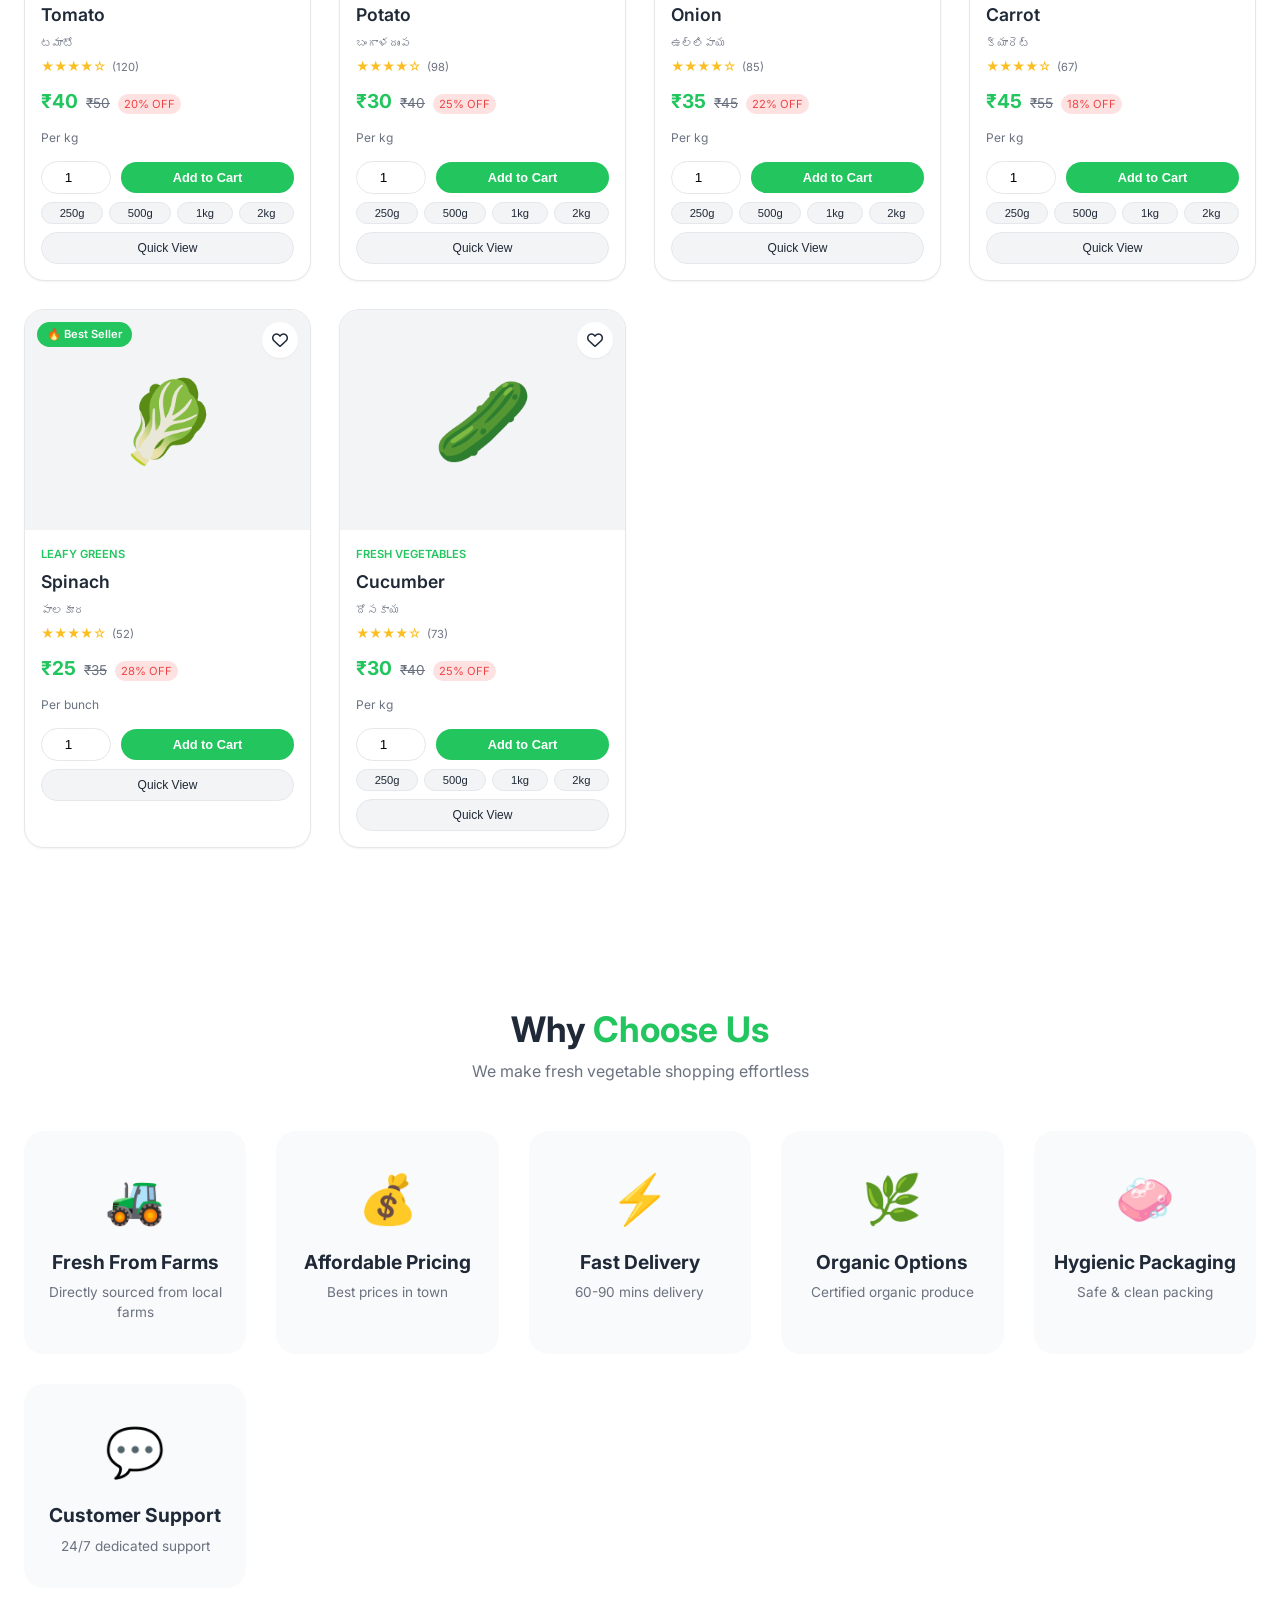
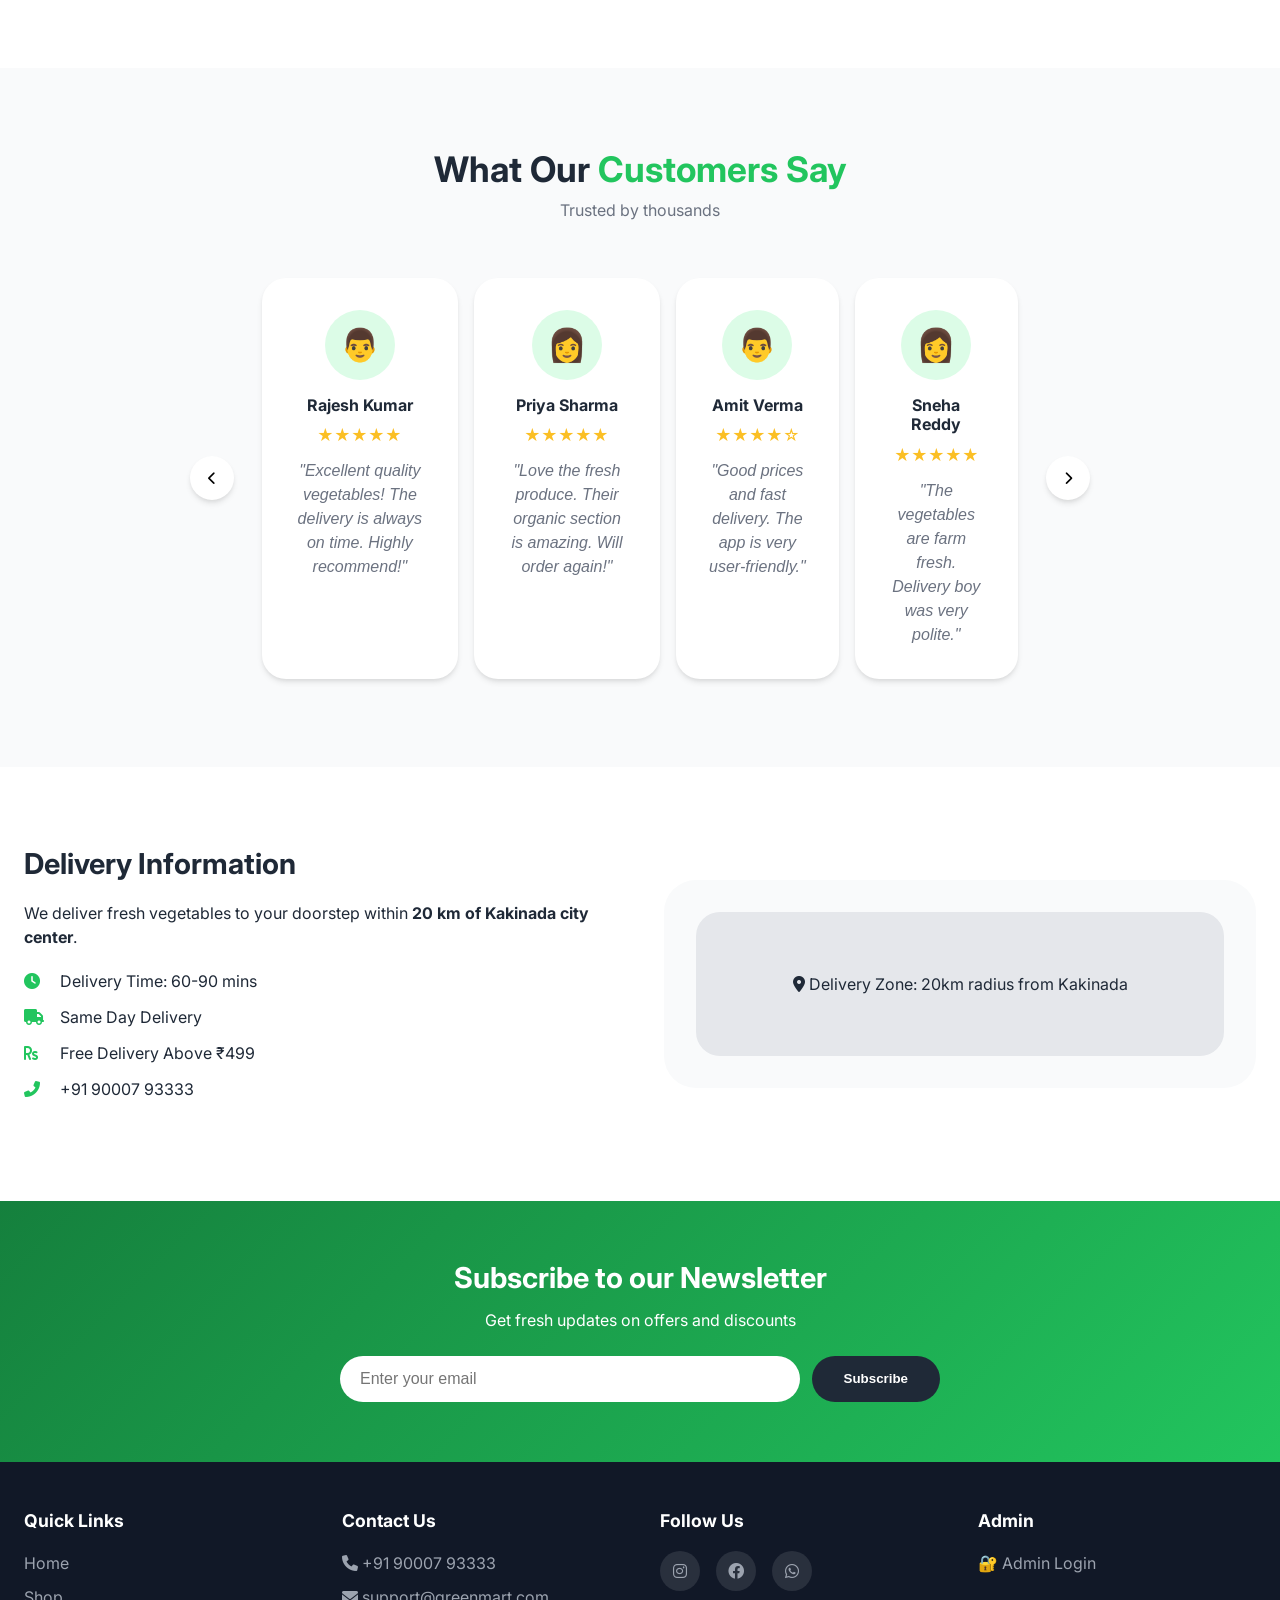
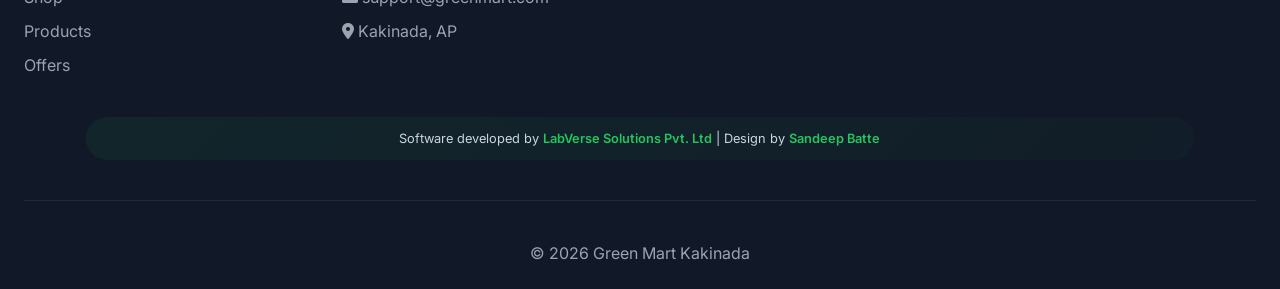
==== commit 642e34d1: "Update index.html" ====
--- a/index.html
+++ b/index.html
@@ -38,8 +38,13 @@
   </nav>
 
   <main>
-    <!-- Hero Section -->
+    <!-- Hero Section with Background Video -->
     <section class="hero" id="home">
+      <video class="hero-video" autoplay loop muted playsinline>
+        <!-- Replace with your Cloudinary video URL -->
+        <source src="https://res.cloudinary.com/your-cloud-name/video/upload/vegetables-bg.mp4" type="video/mp4">
+        Your browser does not support the video tag.
+      </video>
       <div class="hero-overlay"></div>
       <div class="hero-content">
         <div class="hero-text">
@@ -71,18 +76,7 @@
       <div class="product-grid" id="productGrid"></div>
     </section>
 
-    <!-- Promo Banner -->
-    <section class="promo-banner" id="offers">
-      <div class="promo-content">
-        <div class="promo-text">
-          <span class="promo-tag">Limited Time Offer</span>
-          <h3>Flat 20% Off on First Order</h3>
-          <p>Use code: <strong>FRESH20</strong> at checkout</p>
-          <button class="btn-promo" id="copyCodeBtn">Copy Code</button>
-        </div>
-        <div class="promo-badge"><span>🎯</span><div>Free Delivery<br>Above ₹499</div></div>
-      </div>
-    </section>
+    <!-- Promo Banner – REMOVED (no offers) -->
 
     <!-- Why Choose Us -->
     <section class="features">
@@ -134,14 +128,14 @@
     <div class="footer-bottom"><p>&copy; 2026 Green Mart Kakinada</p></div>
   </footer>
 
-  <!-- Cart Drawer -->
+  <!-- Cart Drawer (no coupon row, no discount row) -->
   <div class="cart-drawer" id="cartDrawer">
     <div class="cart-drawer-header">
       <h3>Your Cart <span id="cartDrawerCount">0</span></h3>
       <div><button class="clear-cart-btn" id="clearCartBtn">🗑️ Clear</button><button class="close-drawer" id="closeDrawer">&times;</button></div>
     </div>
     <div class="cart-drawer-items" id="cartDrawerItems"></div>
-    <div class="cart-drawer-coupon"><input type="text" placeholder="Coupon code" id="couponCode"><button id="applyCoupon">Apply</button></div>
+    <!-- coupon row removed -->
     <div class="cart-drawer-details">
       <div class="input-field"><label>Full Name</label><input type="text" id="checkoutName" placeholder="Enter your full name"></div>
       <div class="input-field"><label>Mobile Number</label><input type="tel" id="checkoutMobile" placeholder="10-digit mobile number"></div>
@@ -150,7 +144,7 @@
     <div class="cart-drawer-summary">
       <div class="summary-row">Subtotal: <span id="drawerSubtotal">₹0</span></div>
       <div class="summary-row">Delivery: <span id="drawerDelivery">₹0</span></div>
-      <div class="summary-row discount-row" id="discountRow" style="display:none;">Discount: <span id="drawerDiscount">₹0</span></div>
+      <!-- discount row removed -->
       <div class="summary-row total">Total: <span id="drawerTotal">₹0</span></div>
       <button class="checkout-btn" id="checkoutBtn">Place Order (COD)</button>
       <button class="continue-shopping" id="continueShopping">Continue Shopping</button>
--- a/style.css
+++ b/style.css
@@ -183,7 +183,6 @@
   gap: 5px;
   cursor: pointer;
 }
-
 .hamburger span {
   width: 25px;
   height: 3px;
@@ -220,7 +219,6 @@
   align-items: center;
   overflow: hidden;
 }
-
 .hero-overlay {
   position: absolute;
   top: 0;
@@ -229,7 +227,6 @@
   height: 100%;
   background: rgba(0,0,0,0.3);
 }
-
 .hero-content {
   max-width: 1400px;
   margin: 0 auto;
@@ -241,7 +238,6 @@
   position: relative;
   z-index: 2;
 }
-
 .hero-text { flex: 1; color: var(--white); }
 .hero-text h1 { font-size: 3.2rem; margin-bottom: 16px; }
 .hero-text p { font-size: 1.2rem; margin-bottom: 28px; opacity: 0.9; }
@@ -257,7 +253,6 @@
   padding: 80px 24px;
   background: var(--light-bg);
 }
-
 .categories-grid {
   max-width: 1400px;
   margin: 0 auto;
@@ -265,7 +260,6 @@
   grid-template-columns: repeat(auto-fit, minmax(180px, 1fr));
   gap: 24px;
 }
-
 .category-card {
   background: var(--white);
   border-radius: 20px;
@@ -276,13 +270,11 @@
   box-shadow: var(--shadow-sm);
   border: 1px solid #E5E7EB;
 }
-
 .category-card:hover {
   transform: translateY(-5px);
   box-shadow: var(--shadow-lg);
   border-color: var(--primary-green);
 }
-
 .category-icon { font-size: 48px; margin-bottom: 16px; }
 .category-card h4 { font-size: 1.1rem; margin-bottom: 4px; }
 .category-card p { font-size: 0.8rem; color: var(--gray-text); }
@@ -292,27 +284,23 @@
   max-width: 1400px;
   margin: 0 auto;
 }
-
 .product-grid {
   display: grid;
   grid-template-columns: repeat(auto-fill, minmax(280px, 1fr));
   gap: 28px;
 }
-
 @media (max-width: 640px) {
   .product-grid {
     grid-template-columns: repeat(2, 1fr);
     gap: 12px;
   }
 }
-
 @media (max-width: 480px) {
   .product-grid {
     grid-template-columns: repeat(2, 1fr);
     gap: 10px;
   }
 }
-
 .product-card {
   background: var(--white);
   border-radius: 20px;
@@ -322,19 +310,16 @@
   border: 1px solid #E5E7EB;
   position: relative;
 }
-
 .product-card:hover {
   transform: translateY(-5px);
   box-shadow: var(--shadow-lg);
 }
-
 .product-image {
   position: relative;
   height: 220px;
   overflow: hidden;
   background: var(--light-bg);
 }
-
 .product-badge {
   position: absolute;
   top: 12px;
@@ -347,7 +332,6 @@
   font-weight: 600;
   z-index: 2;
 }
-
 .wishlist-icon {
   position: absolute;
   top: 12px;
@@ -364,7 +348,6 @@
   box-shadow: var(--shadow-sm);
   z-index: 2;
 }
-
 .product-info { padding: 16px; }
 .product-category {
   font-size: 0.7rem;
@@ -374,18 +357,51 @@
   margin-bottom: 6px;
 }
 .product-name { font-size: 1.1rem; font-weight: 600; margin-bottom: 6px; }
+.product-name-telugu { font-size: 0.7rem; color: var(--gray-text); margin-bottom: 6px; }
+.product-rating { display: flex; align-items: center; gap: 6px; margin-bottom: 10px; }
+.stars { color: #fbbf24; font-size: 0.8rem; }
+.review-count { font-size: 0.7rem; color: var(--gray-text); }
 .product-price-row { display: flex; align-items: baseline; gap: 8px; margin-bottom: 14px; }
 .current-price { font-size: 1.2rem; font-weight: 700; color: var(--primary-green); }
 .original-price { font-size: 0.85rem; color: var(--gray-text); text-decoration: line-through; }
+.discount-badge { font-size: 0.7rem; background: #fee2e2; color: #ef4444; padding: 2px 6px; border-radius: 50px; }
+.product-unit { font-size: 0.75rem; color: var(--gray-text); margin-bottom: 14px; }
+.quantity-add { display: flex; gap: 10px; align-items: center; margin-top: 12px; flex-wrap: wrap; }
+.product-quantity {
+  width: 70px;
+  padding: 8px 6px;
+  border: 1px solid #e5e7eb;
+  border-radius: 40px;
+  text-align: center;
+  font-size: 0.85rem;
+}
 .add-to-cart-btn {
+  flex: 1;
   background: var(--primary-green);
   color: white;
   border: none;
   padding: 8px 12px;
   border-radius: 40px;
   font-weight: 600;
-  cursor: pointer;
-}
+  font-size: 0.8rem;
+  cursor: pointer;
+  transition: all 0.2s ease;
+}
+.add-to-cart-btn:hover { background: var(--dark-green); transform: scale(0.97); }
+.add-to-cart-btn:disabled { background: #9ca3af; cursor: not-allowed; }
+.quickview-btn {
+  width: 100%;
+  background: #f3f4f6;
+  border: 1px solid #e5e7eb;
+  color: #1f2937;
+  padding: 8px 12px;
+  border-radius: 40px;
+  font-size: 0.75rem;
+  font-weight: 500;
+  cursor: pointer;
+  margin-top: 8px;
+}
+.quickview-btn:hover { background: #e5e7eb; border-color: var(--primary-green); color: var(--primary-green); }
 
 .promo-banner {
   background: linear-gradient(135deg, var(--dark-green), var(--primary-green));
@@ -396,7 +412,6 @@
   margin-left: auto;
   margin-right: auto;
 }
-
 .promo-content {
   display: flex;
   justify-content: space-between;
@@ -404,7 +419,6 @@
   flex-wrap: wrap;
   gap: 30px;
 }
-
 .promo-text { color: white; }
 .promo-tag {
   background: rgba(255,255,255,0.2);
@@ -415,6 +429,7 @@
   margin-bottom: 12px;
 }
 .promo-text h3 { font-size: 2rem; margin-bottom: 10px; }
+.promo-text p { font-size: 1rem; margin-bottom: 20px; }
 .btn-promo { background: white; color: var(--dark-green); }
 .promo-badge {
   text-align: center;
@@ -422,20 +437,20 @@
   padding: 16px 24px;
   border-radius: 40px;
   font-weight: 600;
-}
+  font-size: 1rem;
+}
+.promo-badge span { font-size: 2rem; display: block; }
 
 .features {
   padding: 80px 24px;
   max-width: 1400px;
   margin: 0 auto;
 }
-
 .features-grid {
   display: grid;
   grid-template-columns: repeat(auto-fit, minmax(220px, 1fr));
   gap: 30px;
 }
-
 .feature-card {
   text-align: center;
   padding: 32px 20px;
@@ -443,49 +458,75 @@
   background: var(--light-bg);
   transition: var(--transition);
 }
+.feature-card:hover { transform: translateY(-5px); box-shadow: var(--shadow-lg); }
+.feature-icon { font-size: 48px; margin-bottom: 16px; }
+.feature-card h4 { font-size: 1.2rem; margin-bottom: 8px; }
+.feature-card p { font-size: 0.85rem; color: var(--gray-text); }
 
 .testimonials {
   padding: 80px 24px;
   background: var(--light-bg);
 }
-
 .testimonial-slider {
   max-width: 900px;
   margin: 0 auto;
+  position: relative;
   display: flex;
   align-items: center;
   gap: 20px;
 }
-
-.testimonial-track {
-  flex: 1;
-  overflow: hidden;
-}
-
+.slider-prev, .slider-next {
+  background: var(--white);
+  border: none;
+  width: 44px;
+  height: 44px;
+  border-radius: 50%;
+  cursor: pointer;
+  box-shadow: var(--shadow-md);
+  transition: var(--transition);
+}
+.slider-prev:hover, .slider-next:hover { background: var(--primary-green); color: white; }
+.testimonial-track { flex: 1; overflow: hidden; }
 .testimonial-card {
   background: var(--white);
   border-radius: 24px;
   padding: 32px;
   text-align: center;
   box-shadow: var(--shadow-md);
-}
+  margin: 8px;
+}
+.testimonial-avatar {
+  width: 70px;
+  height: 70px;
+  background: var(--light-green);
+  border-radius: 50%;
+  display: flex;
+  align-items: center;
+  justify-content: center;
+  margin: 0 auto 16px;
+  font-size: 32px;
+}
+.testimonial-name { font-weight: 700; margin-bottom: 8px; }
+.testimonial-rating { color: #fbbf24; margin-bottom: 12px; }
+.testimonial-text { color: var(--gray-text); font-style: italic; }
 
 .delivery-info {
   padding: 80px 24px;
   max-width: 1400px;
   margin: 0 auto;
 }
-
 .delivery-grid {
   display: grid;
   grid-template-columns: 1fr 1fr;
   gap: 48px;
   align-items: center;
 }
-
+.delivery-text h3 { font-size: 1.8rem; margin-bottom: 20px; }
 .delivery-text ul { list-style: none; margin: 20px 0; }
 .delivery-text li { margin-bottom: 12px; display: flex; align-items: center; gap: 12px; }
+.delivery-text li i { width: 24px; color: var(--primary-green); }
 .delivery-map { background: var(--light-bg); border-radius: 32px; padding: 32px; text-align: center; }
+.map-placeholder { background: #E5E7EB; border-radius: 24px; padding: 60px 20px; }
 
 .newsletter {
   background: linear-gradient(135deg, var(--dark-green), var(--primary-green));
@@ -493,39 +534,18 @@
   text-align: center;
   color: white;
 }
-
-.newsletter-form {
-  display: flex;
-  gap: 12px;
-  margin-top: 24px;
-  justify-content: center;
-  flex-wrap: wrap;
-}
-
-.newsletter-form input {
-  flex: 1;
-  min-width: 250px;
-  padding: 14px 20px;
-  border: none;
-  border-radius: 50px;
-}
-
-.newsletter-form button {
-  background: var(--dark-text);
-  color: white;
-  border: none;
-  padding: 14px 32px;
-  border-radius: 50px;
-  font-weight: 600;
-  cursor: pointer;
-}
+.newsletter-content { max-width: 600px; margin: 0 auto; }
+.newsletter-content h3 { font-size: 1.8rem; margin-bottom: 12px; }
+.newsletter-form { display: flex; gap: 12px; margin-top: 24px; flex-wrap: wrap; justify-content: center; }
+.newsletter-form input { flex: 1; min-width: 250px; padding: 14px 20px; border: none; border-radius: 50px; font-size: 1rem; }
+.newsletter-form button { background: var(--dark-text); color: white; border: none; padding: 14px 32px; border-radius: 50px; font-weight: 600; cursor: pointer; transition: var(--transition); }
+.newsletter-form button:hover { background: #111827; }
 
 .footer {
   background: #111827;
   color: #9CA3AF;
   padding: 48px 24px 24px;
 }
-
 .footer-grid {
   max-width: 1400px;
   margin: 0 auto;
@@ -533,12 +553,29 @@
   grid-template-columns: repeat(auto-fit, minmax(220px, 1fr));
   gap: 40px;
 }
-
-.footer-col h4 { color: white; margin-bottom: 20px; }
+.footer-col h4 { color: white; margin-bottom: 20px; font-size: 1.1rem; }
 .footer-col ul { list-style: none; }
 .footer-col li { margin-bottom: 10px; }
-.footer-col a { color: #9CA3AF; text-decoration: none; }
+.footer-col a { color: #9CA3AF; text-decoration: none; transition: var(--transition); }
+.footer-col a:hover { color: var(--primary-green); }
 .social-links { display: flex; gap: 16px; }
+.social-links a {
+  width: 40px;
+  height: 40px;
+  background: rgba(255,255,255,0.1);
+  border-radius: 50%;
+  display: flex;
+  align-items: center;
+  justify-content: center;
+  transition: var(--transition);
+}
+.social-links a:hover { background: var(--primary-green); color: white; }
+.footer-bottom {
+  text-align: center;
+  padding-top: 40px;
+  margin-top: 40px;
+  border-top: 1px solid #1F2937;
+}
 .copyright {
   text-align: center;
   margin: 30px 0 10px;
@@ -549,7 +586,8 @@
   margin-left: auto;
   margin-right: auto;
 }
-.copyright strong { color: var(--primary-green); }
+.copyright p { font-size: 0.8rem; color: #cbd5e1; }
+.copyright strong { color: var(--primary-green); font-weight: 600; }
 
 /* Cart Drawer */
 .cart-drawer {
@@ -567,7 +605,6 @@
   flex-direction: column;
   overflow-y: auto;
 }
-
 .cart-drawer.open { right: 0; }
 .drawer-overlay {
   position: fixed;
@@ -587,15 +624,182 @@
   padding: 20px;
   border-bottom: 1px solid #E5E7EB;
 }
-.close-drawer { background: none; border: none; font-size: 28px; cursor: pointer; }
-.clear-cart-btn { background: #ef4444; color: white; border: none; padding: 6px 12px; border-radius: 40px; cursor: pointer; }
+.close-drawer { background: none; border: none; font-size: 28px; cursor: pointer; color: var(--gray-text); }
+.clear-cart-btn {
+  background: #ef4444;
+  color: white;
+  border: none;
+  padding: 6px 12px;
+  border-radius: 40px;
+  font-size: 0.75rem;
+  font-weight: 600;
+  cursor: pointer;
+  transition: all 0.2s;
+}
+.clear-cart-btn:hover { background: #dc2626; transform: scale(0.97); }
 .cart-drawer-items { padding: 16px; }
-.cart-drawer-coupon { padding: 16px 20px; display: flex; gap: 10px; }
-.cart-drawer-summary { padding: 16px 20px; border-top: 1px solid #E5E7EB; }
-.summary-row { display: flex; justify-content: space-between; margin-bottom: 12px; }
-.summary-row.total { font-weight: 800; font-size: 1.1rem; border-top: 1px solid #E5E7EB; padding-top: 12px; margin-top: 8px; }
-.checkout-btn { background: var(--primary-green); color: white; width: 100%; padding: 14px; border-radius: 50px; font-weight: 600; border: none; margin-top: 12px; cursor: pointer; }
-.continue-shopping { background: transparent; border: 1px solid #E5E7EB; width: 100%; padding: 14px; border-radius: 50px; margin-top: 12px; cursor: pointer; }
+.cart-item {
+  display: flex;
+  gap: 12px;
+  margin-bottom: 16px;
+  padding-bottom: 12px;
+  border-bottom: 1px solid #E5E7EB;
+}
+.cart-item-image {
+  width: 60px;
+  height: 60px;
+  background: var(--light-bg);
+  border-radius: 12px;
+  display: flex;
+  align-items: center;
+  justify-content: center;
+  font-size: 28px;
+}
+.cart-item-details { flex: 1; }
+.cart-item-name { font-weight: 600; margin-bottom: 2px; }
+.cart-item-price { color: var(--primary-green); font-weight: 600; margin-bottom: 6px; }
+.cart-item-quantity { display: flex; align-items: center; gap: 12px; }
+.quantity-btn {
+  width: 28px;
+  height: 28px;
+  border: 1px solid #E5E7EB;
+  background: white;
+  border-radius: 8px;
+  cursor: pointer;
+}
+.cart-item-total { font-weight: 600; margin-left: auto; white-space: nowrap; }
+.remove-item { background: none; border: none; color: #ef4444; cursor: pointer; font-size: 1rem; margin-left: 8px; }
+.cart-drawer-coupon {
+  padding: 16px 20px;
+  border-top: 1px solid #E5E7EB;
+  display: flex;
+  gap: 10px;
+  align-items: center;
+  flex-wrap: nowrap;
+}
+.cart-drawer-coupon input { flex: 1; padding: 10px 16px; border: 1px solid #E5E7EB; border-radius: 50px; font-size: 0.9rem; }
+.cart-drawer-coupon button { background: var(--dark-text); color: white; border: none; padding: 10px 20px; border-radius: 50px; cursor: pointer; white-space: nowrap; }
+.cart-drawer-details {
+  padding: 16px 20px;
+  border-top: 1px solid #e5e7eb;
+  background: #f9fafb;
+}
+.cart-drawer-details .input-field { margin-bottom: 12px; }
+.cart-drawer-details label { display: block; font-size: 0.75rem; font-weight: 600; margin-bottom: 4px; color: #1f2937; }
+.cart-drawer-details input, .cart-drawer-details textarea {
+  width: 100%;
+  padding: 10px 12px;
+  border: 1px solid #e5e7eb;
+  border-radius: 12px;
+  font-size: 0.85rem;
+}
+.cart-drawer-summary {
+  padding: 16px 20px;
+  border-top: 1px solid #E5E7EB;
+  background: #F9FAFB;
+}
+.summary-row {
+  display: flex;
+  justify-content: space-between;
+  margin-bottom: 12px;
+}
+.summary-row.total {
+  font-weight: 800;
+  font-size: 1.1rem;
+  border-top: 1px solid #E5E7EB;
+  padding-top: 12px;
+  margin-top: 8px;
+}
+.checkout-btn, .continue-shopping {
+  width: 100%;
+  padding: 14px;
+  border-radius: 50px;
+  font-weight: 600;
+  cursor: pointer;
+  margin-top: 12px;
+  border: none;
+}
+.checkout-btn { background: var(--primary-green); color: white; }
+.continue-shopping { background: transparent; border: 1px solid #E5E7EB; color: var(--dark-text); }
+
+/* Quick View Modal */
+.quickview-modal {
+  position: fixed;
+  top: 0;
+  left: 0;
+  width: 100%;
+  height: 100%;
+  background: rgba(0,0,0,0.8);
+  z-index: 3000;
+  display: flex;
+  align-items: center;
+  justify-content: center;
+  visibility: hidden;
+  opacity: 0;
+  transition: var(--transition);
+}
+.quickview-modal.active { visibility: visible; opacity: 1; }
+.quickview-content {
+  background: white;
+  border-radius: 32px;
+  max-width: 800px;
+  width: 90%;
+  max-height: 85vh;
+  overflow-y: auto;
+  position: relative;
+  padding: 24px;
+}
+.close-quickview {
+  position: absolute;
+  top: 16px;
+  right: 20px;
+  font-size: 28px;
+  background: none;
+  border: none;
+  cursor: pointer;
+}
+.quickview-product { display: flex; gap: 24px; flex-wrap: wrap; }
+.quickview-image { flex: 1; text-align: center; font-size: 100px; }
+.quickview-details { flex: 1; }
+
+/* Toast Notification */
+.toast {
+  position: fixed;
+  bottom: 30px;
+  left: 50%;
+  transform: translateX(-50%) translateY(100px);
+  background: var(--dark-text);
+  color: white;
+  padding: 12px 24px;
+  border-radius: 50px;
+  z-index: 4000;
+  opacity: 0;
+  transition: all 0.3s ease;
+}
+.toast.show {
+  transform: translateX(-50%) translateY(0);
+  opacity: 1;
+}
+
+/* Location Button */
+.location-btn {
+  background: #f3f4f6;
+  border: 1px solid #e5e7eb;
+  color: #1f2937;
+  padding: 8px 16px;
+  border-radius: 40px;
+  font-size: 0.75rem;
+  font-weight: 500;
+  cursor: pointer;
+  margin-top: 8px;
+  width: 100%;
+  transition: all 0.2s;
+  display: flex;
+  align-items: center;
+  justify-content: center;
+  gap: 6px;
+}
+.location-btn:hover { background: #e5e7eb; border-color: #22C55E; color: #22C55E; }
 
 /* Modal */
 .modal {
@@ -608,13 +812,13 @@
   background: rgba(0,0,0,0.5);
   justify-content: center;
   align-items: center;
-  z-index: 3000;
+  z-index: 1000;
 }
 .modal-content {
   background: white;
   border-radius: 24px;
   width: 90%;
-  max-width: 400px;
+  max-width: 500px;
   padding: 24px;
   position: relative;
 }
@@ -623,15 +827,6 @@
   right: 20px;
   top: 16px;
   font-size: 24px;
-  cursor: pointer;
-}
-.location-btn {
-  background: #f3f4f6;
-  border: 1px solid #e5e7eb;
-  padding: 8px 16px;
-  border-radius: 40px;
-  width: 100%;
-  margin-top: 8px;
   cursor: pointer;
 }
 
@@ -645,6 +840,96 @@
   .hero-content { flex-direction: column; text-align: center; }
   .hero-text h1 { font-size: 1.8rem; }
   .hero-stats { justify-content: center; }
+  .hero-buttons { justify-content: center; }
   .delivery-grid { grid-template-columns: 1fr; }
-  .cart-drawer { width: 100%; right: -100%; height: 85vh; border-radius: 24px 24px 0 0; }
-}
+  .section-header h2 { font-size: 1.8rem; }
+  .promo-text h3 { font-size: 1.5rem; }
+  .cart-drawer { width: 100%; right: -100%; top: auto; bottom: 0; height: 85vh; border-radius: 24px 24px 0 0; }
+  .cart-drawer.open { right: 0; }
+}
+@media (max-width: 480px) {
+  .hero-stats { flex-direction: column; gap: 16px; align-items: center; }
+  .quantity-add { flex-direction: column; align-items: stretch; }
+  .product-quantity { width: 100%; }
+  .add-to-cart-btn { width: 100%; }
+  .cart-drawer-coupon { flex-wrap: wrap; }
+  .cart-drawer-coupon button { width: 100%; }
+}
+/* Quick Quantity Buttons */
+.quick-qty-buttons {
+  display: flex;
+  gap: 6px;
+  margin-top: 8px;
+  flex-wrap: wrap;
+}
+
+.quick-qty {
+  background: #f3f4f6;
+  border: 1px solid #e5e7eb;
+  color: #1f2937;
+  padding: 4px 8px;
+  border-radius: 40px;
+  font-size: 0.7rem;
+  font-weight: 500;
+  cursor: pointer;
+  transition: all 0.2s ease;
+  flex: 1 0 auto;
+  text-align: center;
+}
+
+.quick-qty:hover {
+  background: var(--primary-green);
+  border-color: var(--primary-green);
+  color: white;
+  transform: translateY(-1px);
+}
+
+/* For mobile, make buttons more compact */
+@media (max-width: 480px) {
+  .quick-qty {
+    font-size: 0.65rem;
+    padding: 4px 6px;
+  }
+}
+
+/* Ensure the quantity input and add-to-cart row remains clean */
+.quantity-add {
+  display: flex;
+  gap: 10px;
+  align-items: center;
+  margin-top: 12px;
+  flex-wrap: wrap;
+}
+
+.product-quantity {
+  width: 70px;
+  padding: 8px 6px;
+  border: 1px solid #e5e7eb;
+  border-radius: 40px;
+  text-align: center;
+  font-size: 0.85rem;
+}
+
+.add-to-cart-btn {
+  flex: 1;
+  background: var(--primary-green);
+  color: white;
+  border: none;
+  padding: 8px 12px;
+  border-radius: 40px;
+  font-weight: 600;
+  font-size: 0.8rem;
+  cursor: pointer;
+  transition: all 0.2s ease;
+}
+
+/* Fix for the product grid on small screens */
+@media (max-width: 640px) {
+  .quick-qty-buttons {
+    justify-content: space-between;
+  }
+  .quick-qty {
+    flex: 1;
+    text-align: center;
+  }
+}
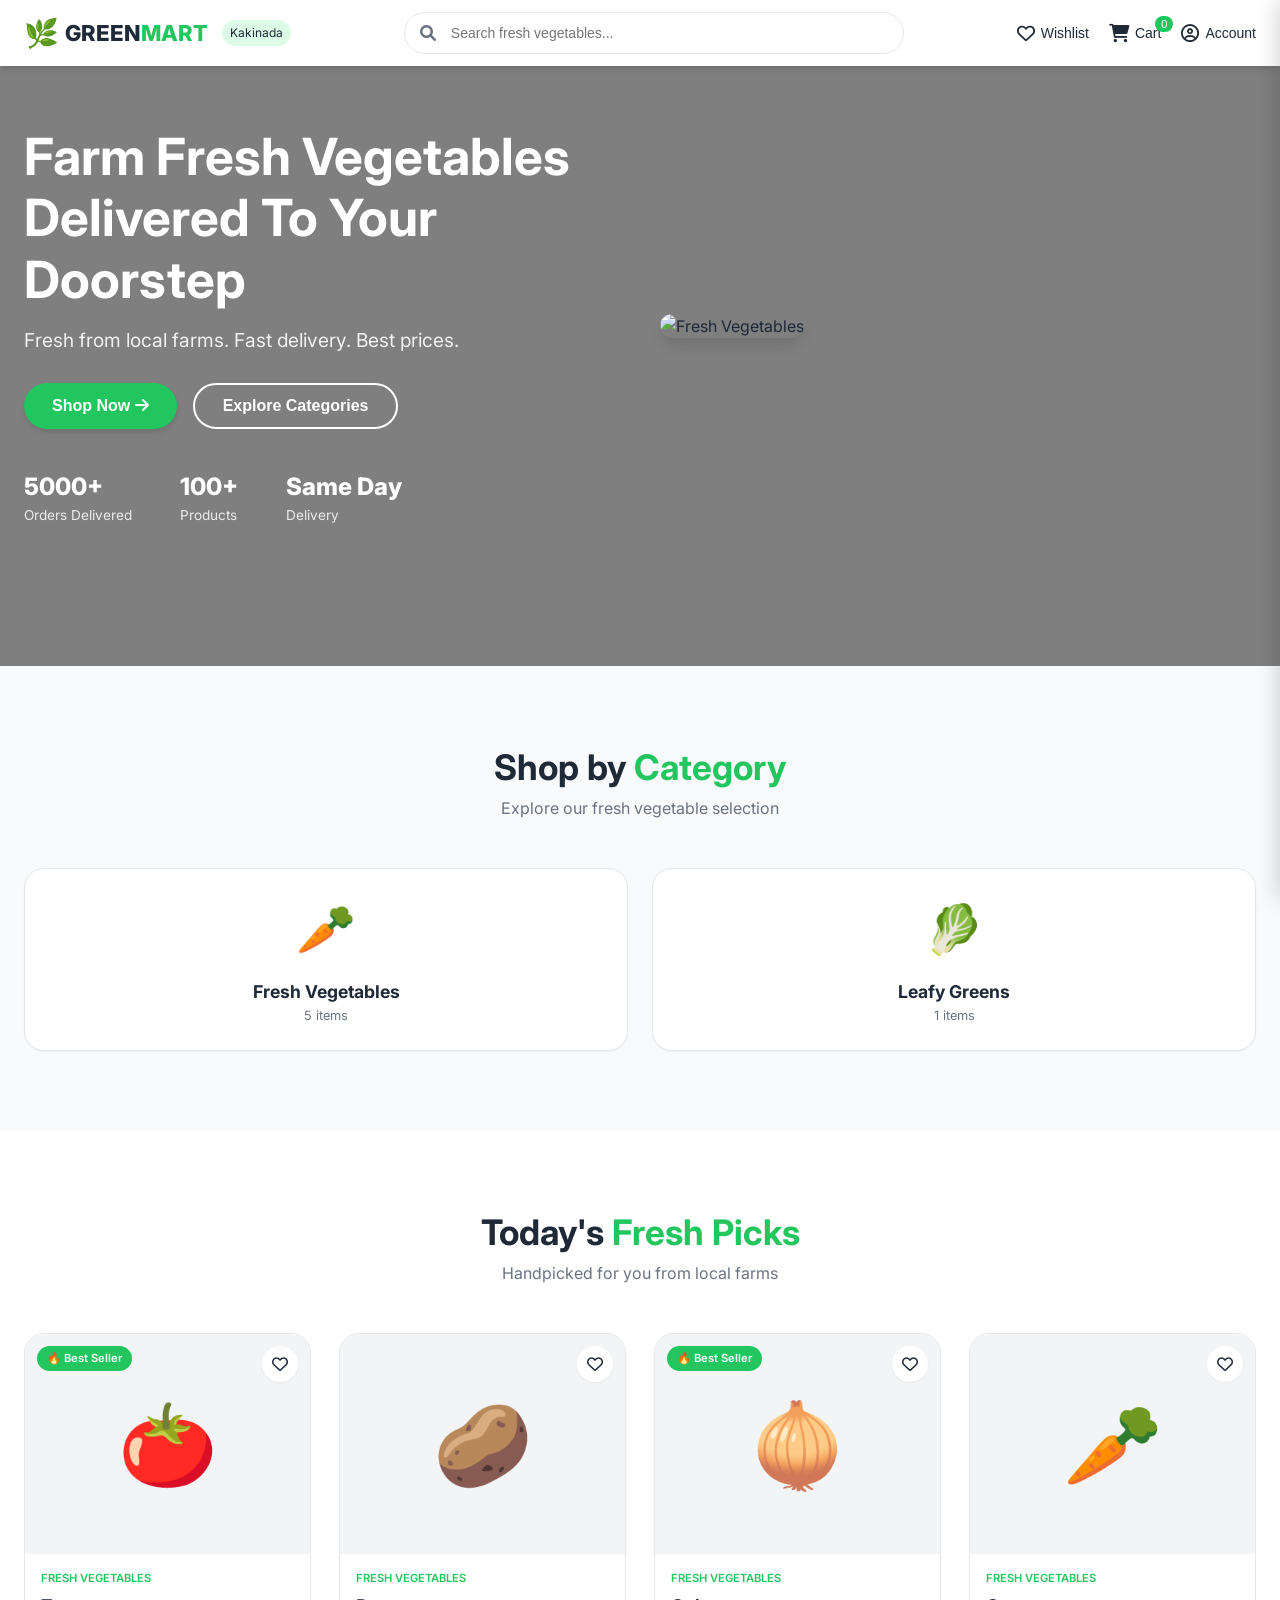
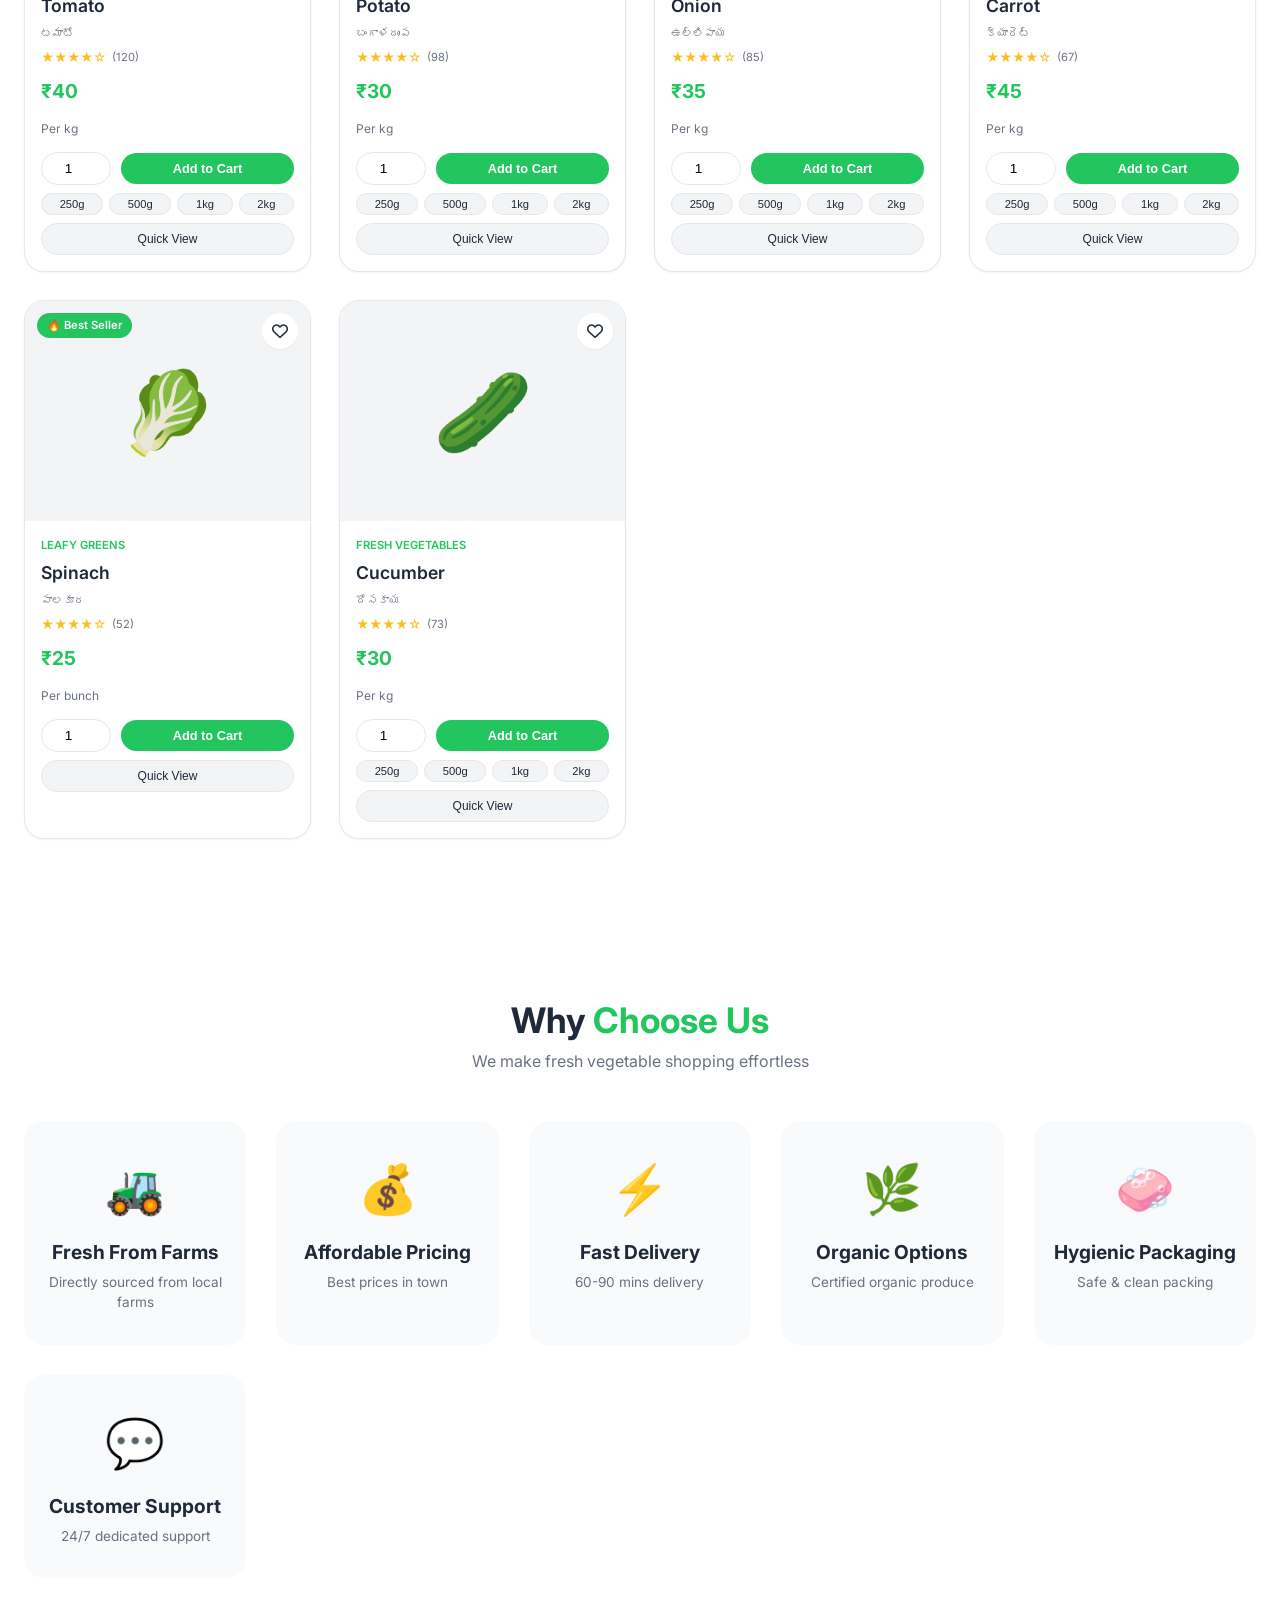
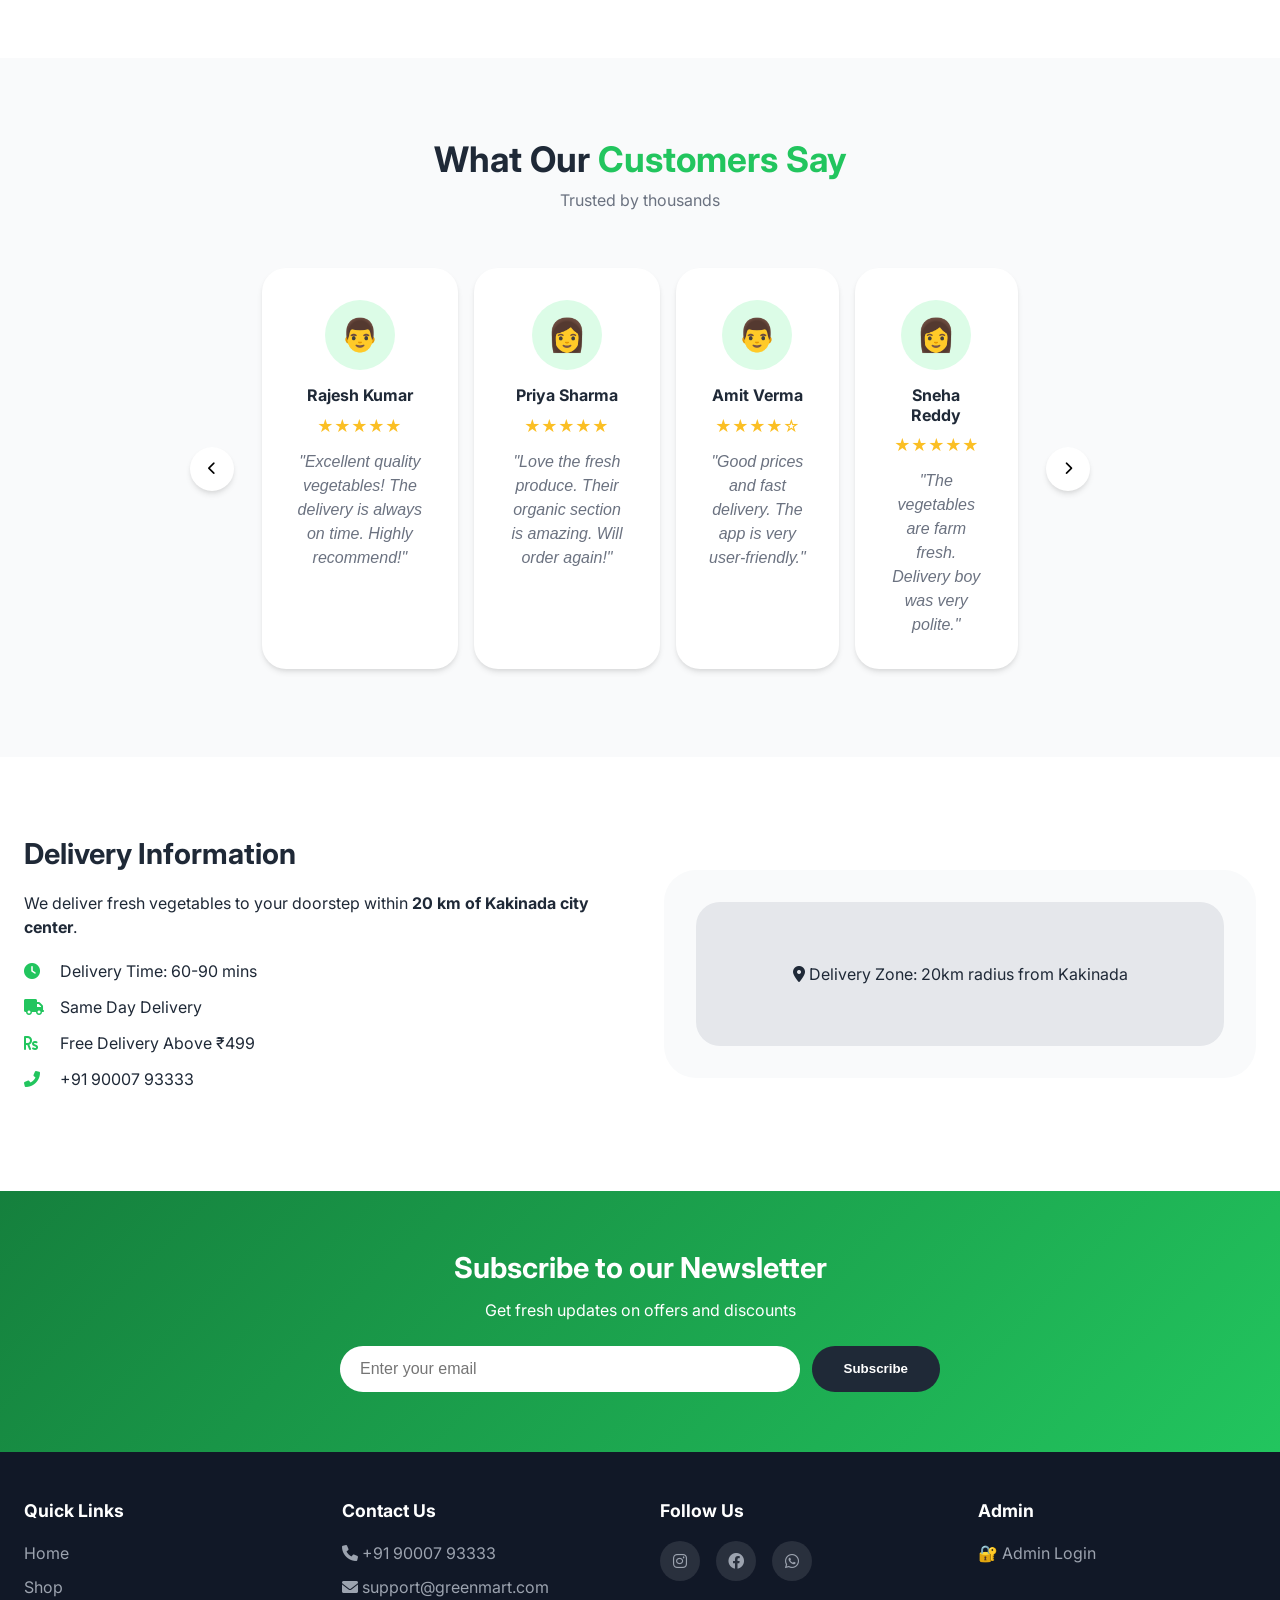
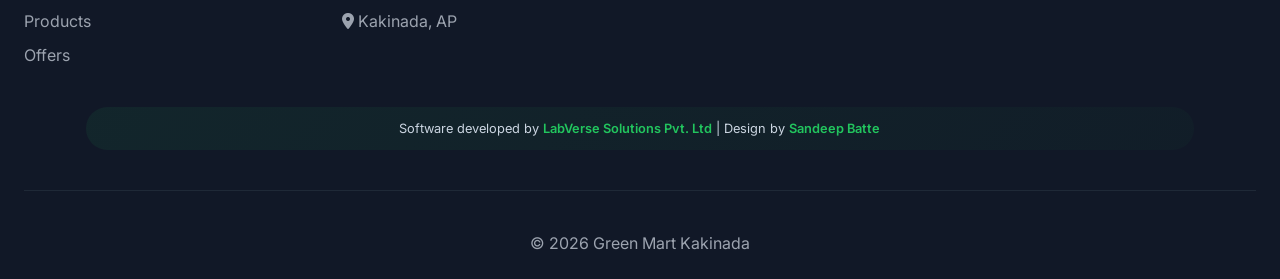
==== commit f769b444: "Fix HTML encoding issues and update video source" ====
--- a/index.html
+++ b/index.html
@@ -42,7 +42,7 @@
     <section class="hero" id="home">
       <video class="hero-video" autoplay loop muted playsinline>
         <!-- Replace with your Cloudinary video URL -->
-        <source src="https://res.cloudinary.com/your-cloud-name/video/upload/vegetables-bg.mp4" type="video/mp4">
+        <source src="https://res.cloudinary.com/dahh1ibxe/video/upload/v1781322945/PROMOTIONAL_VIDEO_PROMPT__klcuu1.mp4" type="video/mp4">
         Your browser does not support the video tag.
       </video>
       <div class="hero-overlay"></div>
--- a/style.css
+++ b/style.css
@@ -211,13 +211,23 @@
   font-size: 16px;
 }
 
+/* Hero with background video */
 .hero {
   position: relative;
-  background: linear-gradient(135deg, #0D3B1A 0%, var(--primary-green) 100%);
+  overflow: hidden;
   min-height: 600px;
-  display: flex;
-  align-items: center;
-  overflow: hidden;
+}
+.hero-video {
+  position: absolute;
+  top: 50%;
+  left: 50%;
+  min-width: 100%;
+  min-height: 100%;
+  width: auto;
+  height: auto;
+  transform: translate(-50%, -50%);
+  object-fit: cover;
+  z-index: 0;
 }
 .hero-overlay {
   position: absolute;
@@ -225,7 +235,8 @@
   left: 0;
   width: 100%;
   height: 100%;
-  background: rgba(0,0,0,0.3);
+  background: rgba(0,0,0,0.5);
+  z-index: 1;
 }
 .hero-content {
   max-width: 1400px;
@@ -249,6 +260,7 @@
 .hero-image { flex: 1; }
 .hero-image img { width: 100%; max-width: 500px; border-radius: 32px; box-shadow: var(--shadow-lg); }
 
+/* Categories – horizontal scroll on mobile */
 .categories {
   padding: 80px 24px;
   background: var(--light-bg);
@@ -260,6 +272,32 @@
   grid-template-columns: repeat(auto-fit, minmax(180px, 1fr));
   gap: 24px;
 }
+@media (max-width: 768px) {
+  .categories-grid {
+    display: flex;
+    flex-wrap: nowrap;
+    overflow-x: auto;
+    gap: 16px;
+    scrollbar-width: thin;
+    -webkit-overflow-scrolling: touch;
+    padding-bottom: 8px;
+  }
+  .category-card {
+    flex: 0 0 auto;
+    width: 140px;
+    padding: 16px 12px;
+  }
+  .category-card .category-icon {
+    font-size: 36px;
+  }
+  .category-card h4 {
+    font-size: 0.9rem;
+  }
+  .category-card p {
+    font-size: 0.7rem;
+  }
+}
+
 .category-card {
   background: var(--white);
   border-radius: 20px;
@@ -279,6 +317,7 @@
 .category-card h4 { font-size: 1.1rem; margin-bottom: 4px; }
 .category-card p { font-size: 0.8rem; color: var(--gray-text); }
 
+/* Products grid – compact on mobile */
 .featured-products {
   padding: 80px 24px;
   max-width: 1400px;
@@ -294,13 +333,134 @@
     grid-template-columns: repeat(2, 1fr);
     gap: 12px;
   }
+  .product-card {
+    border-radius: 16px;
+  }
+  .product-image {
+    height: 140px;
+  }
+  .product-image div {
+    font-size: 48px !important;
+    height: 140px !important;
+  }
+  .product-info {
+    padding: 10px;
+  }
+  .product-name {
+    font-size: 0.9rem;
+  }
+  .product-name-telugu {
+    font-size: 0.65rem;
+  }
+  .product-price-row .current-price {
+    font-size: 1rem;
+  }
+  .product-unit {
+    font-size: 0.65rem;
+    margin-bottom: 8px;
+  }
+  .quantity-add {
+    flex-direction: column;
+    gap: 6px;
+  }
+  .product-quantity {
+    width: 100%;
+    padding: 6px;
+    font-size: 0.75rem;
+  }
+  .add-to-cart-btn {
+    width: 100%;
+    padding: 6px;
+    font-size: 0.7rem;
+  }
+  .quick-qty-buttons {
+    gap: 4px;
+  }
+  .quick-qty {
+    font-size: 0.6rem;
+    padding: 3px 5px;
+  }
+  .wishlist-icon {
+    width: 28px;
+    height: 28px;
+    font-size: 12px;
+    top: 8px;
+    right: 8px;
+  }
+  .product-rating {
+    margin-bottom: 6px;
+  }
+  .stars {
+    font-size: 0.65rem;
+  }
+  .review-count {
+    font-size: 0.6rem;
+  }
+  .out-of-stock {
+    font-size: 0.7rem;
+    padding: 4px 8px;
+  }
+  .product-badge {
+    font-size: 0.6rem;
+    padding: 2px 6px;
+    top: 8px;
+    left: 8px;
+  }
 }
 @media (max-width: 480px) {
   .product-grid {
     grid-template-columns: repeat(2, 1fr);
     gap: 10px;
   }
-}
+  .product-card {
+    border-radius: 12px;
+  }
+  .product-image {
+    height: 110px;
+  }
+  .product-image div {
+    font-size: 36px !important;
+    height: 110px !important;
+  }
+  .product-info {
+    padding: 8px;
+  }
+  .product-name {
+    font-size: 0.8rem;
+  }
+  .current-price {
+    font-size: 0.85rem;
+  }
+  .product-unit {
+    font-size: 0.6rem;
+  }
+  .add-to-cart-btn {
+    padding: 5px;
+    font-size: 0.65rem;
+  }
+  .quick-qty {
+    font-size: 0.55rem;
+    padding: 2px 4px;
+  }
+  .wishlist-icon {
+    width: 24px;
+    height: 24px;
+    font-size: 10px;
+    top: 6px;
+    right: 6px;
+  }
+  .out-of-stock {
+    font-size: 0.65rem;
+    padding: 3px 6px;
+  }
+  .product-badge {
+    font-size: 0.55rem;
+    padding: 2px 5px;
+    top: 6px;
+    left: 6px;
+  }
+}
+
 .product-card {
   background: var(--white);
   border-radius: 20px;
@@ -332,6 +492,23 @@
   font-weight: 600;
   z-index: 2;
 }
+.out-of-stock {
+  position: absolute;
+  top: 0;
+  left: 0;
+  width: 100%;
+  height: 100%;
+  background: rgba(0,0,0,0.65);
+  display: flex;
+  align-items: center;
+  justify-content: center;
+  font-weight: 600;
+  color: white;
+  font-size: 0.9rem;
+  z-index: 3;
+  backdrop-filter: blur(3px);
+  text-transform: uppercase;
+}
 .wishlist-icon {
   position: absolute;
   top: 12px;
@@ -363,8 +540,6 @@
 .review-count { font-size: 0.7rem; color: var(--gray-text); }
 .product-price-row { display: flex; align-items: baseline; gap: 8px; margin-bottom: 14px; }
 .current-price { font-size: 1.2rem; font-weight: 700; color: var(--primary-green); }
-.original-price { font-size: 0.85rem; color: var(--gray-text); text-decoration: line-through; }
-.discount-badge { font-size: 0.7rem; background: #fee2e2; color: #ef4444; padding: 2px 6px; border-radius: 50px; }
 .product-unit { font-size: 0.75rem; color: var(--gray-text); margin-bottom: 14px; }
 .quantity-add { display: flex; gap: 10px; align-items: center; margin-top: 12px; flex-wrap: wrap; }
 .product-quantity {
@@ -403,43 +578,32 @@
 }
 .quickview-btn:hover { background: #e5e7eb; border-color: var(--primary-green); color: var(--primary-green); }
 
-.promo-banner {
-  background: linear-gradient(135deg, var(--dark-green), var(--primary-green));
-  margin: 40px 24px;
-  border-radius: 32px;
-  padding: 48px 40px;
-  max-width: 1400px;
-  margin-left: auto;
-  margin-right: auto;
-}
-.promo-content {
-  display: flex;
-  justify-content: space-between;
-  align-items: center;
+/* Quick Quantity Buttons */
+.quick-qty-buttons {
+  display: flex;
+  gap: 6px;
+  margin-top: 8px;
   flex-wrap: wrap;
-  gap: 30px;
-}
-.promo-text { color: white; }
-.promo-tag {
-  background: rgba(255,255,255,0.2);
-  padding: 4px 12px;
-  border-radius: 50px;
-  font-size: 0.8rem;
-  display: inline-block;
-  margin-bottom: 12px;
-}
-.promo-text h3 { font-size: 2rem; margin-bottom: 10px; }
-.promo-text p { font-size: 1rem; margin-bottom: 20px; }
-.btn-promo { background: white; color: var(--dark-green); }
-.promo-badge {
+}
+.quick-qty {
+  background: #f3f4f6;
+  border: 1px solid #e5e7eb;
+  color: #1f2937;
+  padding: 4px 8px;
+  border-radius: 40px;
+  font-size: 0.7rem;
+  font-weight: 500;
+  cursor: pointer;
+  transition: all 0.2s ease;
+  flex: 1 0 auto;
   text-align: center;
-  background: rgba(255,255,255,0.15);
-  padding: 16px 24px;
-  border-radius: 40px;
-  font-weight: 600;
-  font-size: 1rem;
-}
-.promo-badge span { font-size: 2rem; display: block; }
+}
+.quick-qty:hover {
+  background: var(--primary-green);
+  border-color: var(--primary-green);
+  color: white;
+  transform: translateY(-1px);
+}
 
 .features {
   padding: 80px 24px;
@@ -589,7 +753,7 @@
 .copyright p { font-size: 0.8rem; color: #cbd5e1; }
 .copyright strong { color: var(--primary-green); font-weight: 600; }
 
-/* Cart Drawer */
+/* Cart Drawer (no coupon row) */
 .cart-drawer {
   position: fixed;
   top: 0;
@@ -669,16 +833,6 @@
 }
 .cart-item-total { font-weight: 600; margin-left: auto; white-space: nowrap; }
 .remove-item { background: none; border: none; color: #ef4444; cursor: pointer; font-size: 1rem; margin-left: 8px; }
-.cart-drawer-coupon {
-  padding: 16px 20px;
-  border-top: 1px solid #E5E7EB;
-  display: flex;
-  gap: 10px;
-  align-items: center;
-  flex-wrap: nowrap;
-}
-.cart-drawer-coupon input { flex: 1; padding: 10px 16px; border: 1px solid #E5E7EB; border-radius: 50px; font-size: 0.9rem; }
-.cart-drawer-coupon button { background: var(--dark-text); color: white; border: none; padding: 10px 20px; border-radius: 50px; cursor: pointer; white-space: nowrap; }
 .cart-drawer-details {
   padding: 16px 20px;
   border-top: 1px solid #e5e7eb;
@@ -841,9 +995,9 @@
   .hero-text h1 { font-size: 1.8rem; }
   .hero-stats { justify-content: center; }
   .hero-buttons { justify-content: center; }
+  .hero-image { display: none; }
   .delivery-grid { grid-template-columns: 1fr; }
   .section-header h2 { font-size: 1.8rem; }
-  .promo-text h3 { font-size: 1.5rem; }
   .cart-drawer { width: 100%; right: -100%; top: auto; bottom: 0; height: 85vh; border-radius: 24px 24px 0 0; }
   .cart-drawer.open { right: 0; }
 }
@@ -852,84 +1006,7 @@
   .quantity-add { flex-direction: column; align-items: stretch; }
   .product-quantity { width: 100%; }
   .add-to-cart-btn { width: 100%; }
+  .quick-qty { font-size: 0.65rem; padding: 4px 6px; }
   .cart-drawer-coupon { flex-wrap: wrap; }
   .cart-drawer-coupon button { width: 100%; }
 }
-/* Quick Quantity Buttons */
-.quick-qty-buttons {
-  display: flex;
-  gap: 6px;
-  margin-top: 8px;
-  flex-wrap: wrap;
-}
-
-.quick-qty {
-  background: #f3f4f6;
-  border: 1px solid #e5e7eb;
-  color: #1f2937;
-  padding: 4px 8px;
-  border-radius: 40px;
-  font-size: 0.7rem;
-  font-weight: 500;
-  cursor: pointer;
-  transition: all 0.2s ease;
-  flex: 1 0 auto;
-  text-align: center;
-}
-
-.quick-qty:hover {
-  background: var(--primary-green);
-  border-color: var(--primary-green);
-  color: white;
-  transform: translateY(-1px);
-}
-
-/* For mobile, make buttons more compact */
-@media (max-width: 480px) {
-  .quick-qty {
-    font-size: 0.65rem;
-    padding: 4px 6px;
-  }
-}
-
-/* Ensure the quantity input and add-to-cart row remains clean */
-.quantity-add {
-  display: flex;
-  gap: 10px;
-  align-items: center;
-  margin-top: 12px;
-  flex-wrap: wrap;
-}
-
-.product-quantity {
-  width: 70px;
-  padding: 8px 6px;
-  border: 1px solid #e5e7eb;
-  border-radius: 40px;
-  text-align: center;
-  font-size: 0.85rem;
-}
-
-.add-to-cart-btn {
-  flex: 1;
-  background: var(--primary-green);
-  color: white;
-  border: none;
-  padding: 8px 12px;
-  border-radius: 40px;
-  font-weight: 600;
-  font-size: 0.8rem;
-  cursor: pointer;
-  transition: all 0.2s ease;
-}
-
-/* Fix for the product grid on small screens */
-@media (max-width: 640px) {
-  .quick-qty-buttons {
-    justify-content: space-between;
-  }
-  .quick-qty {
-    flex: 1;
-    text-align: center;
-  }
-}
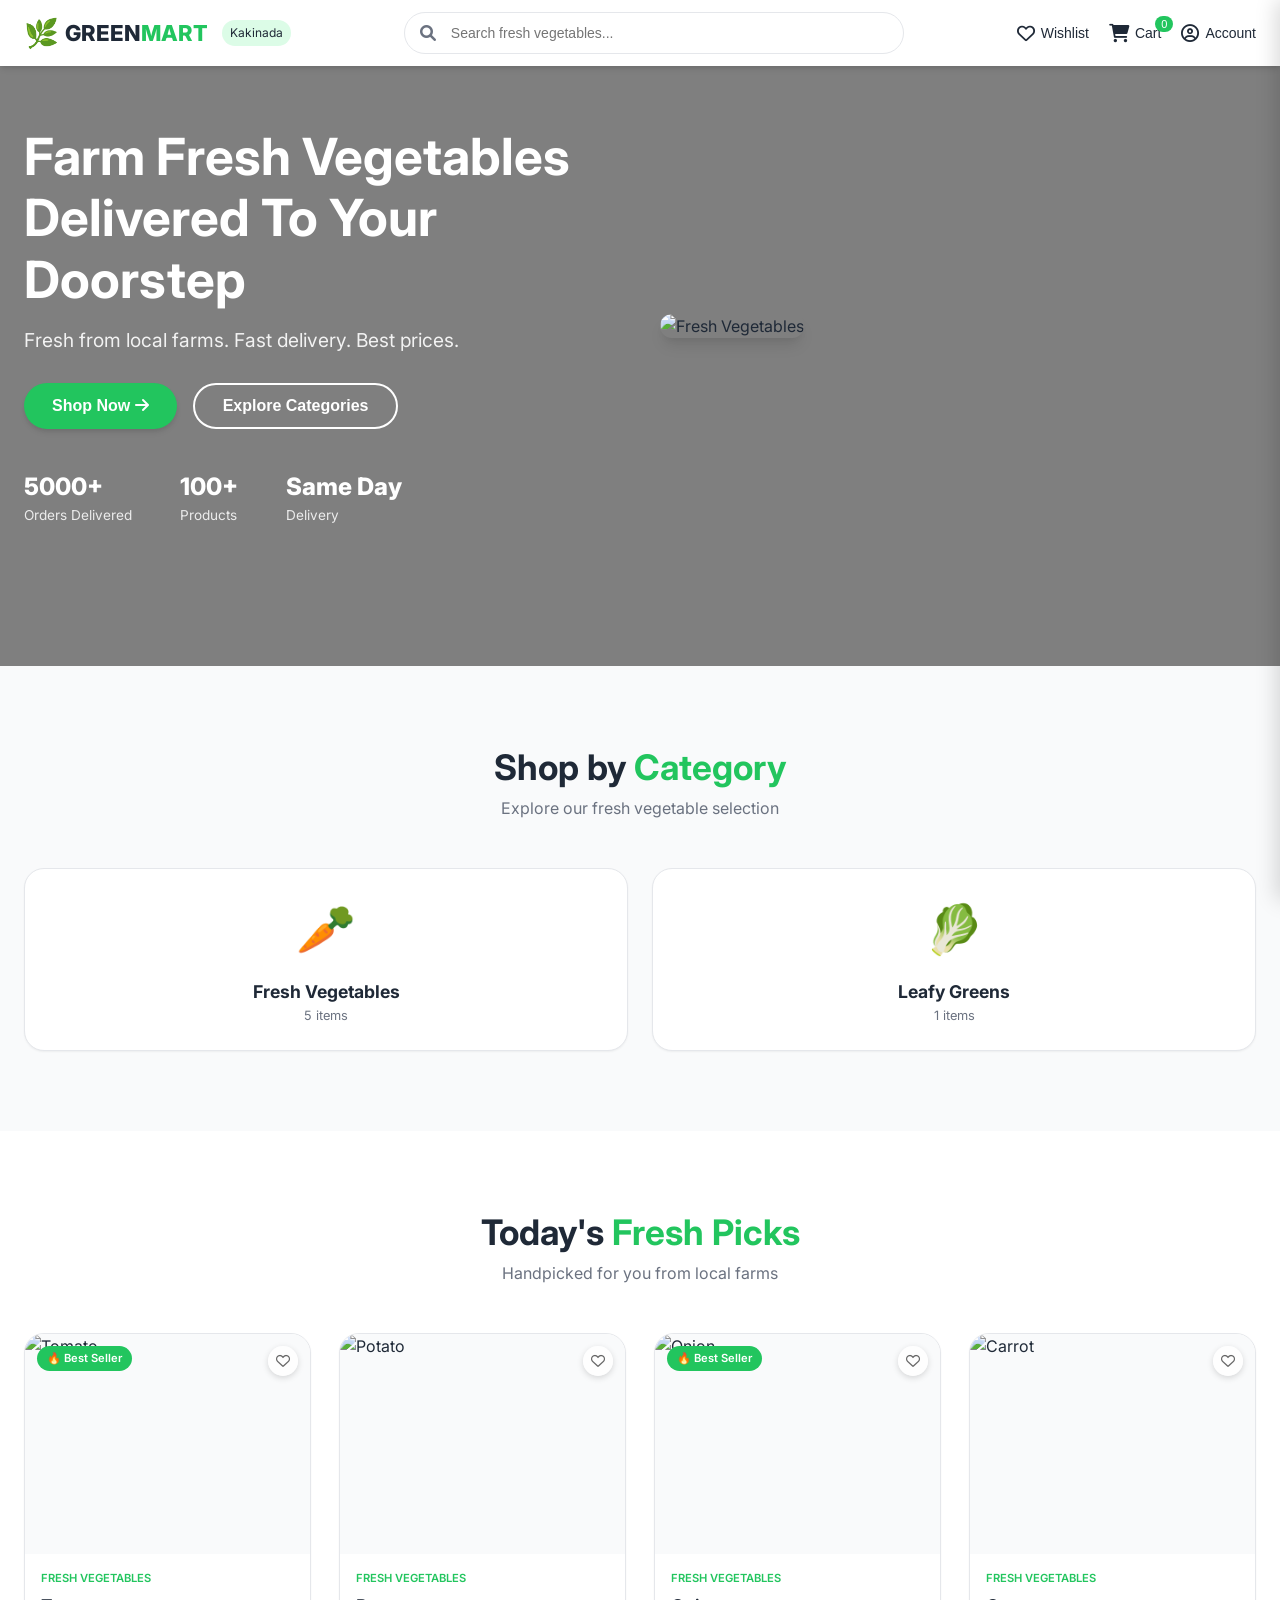
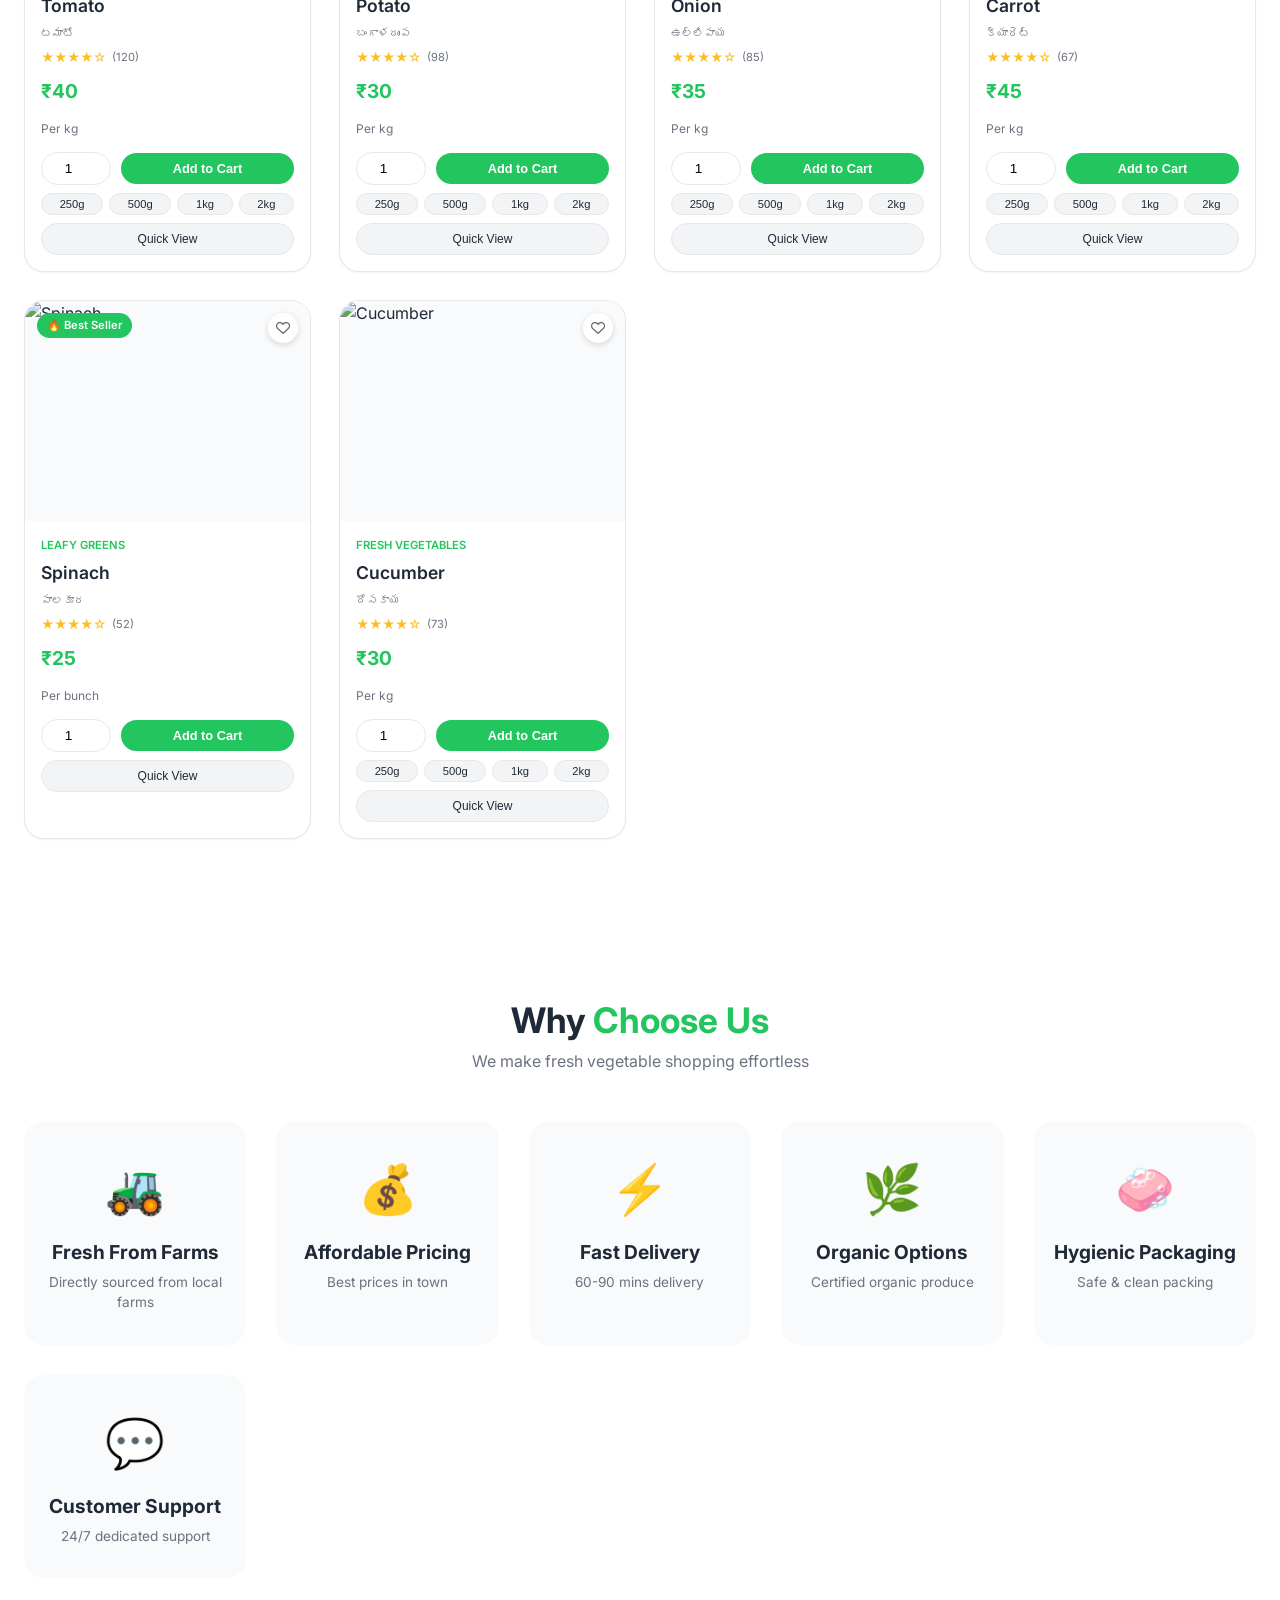
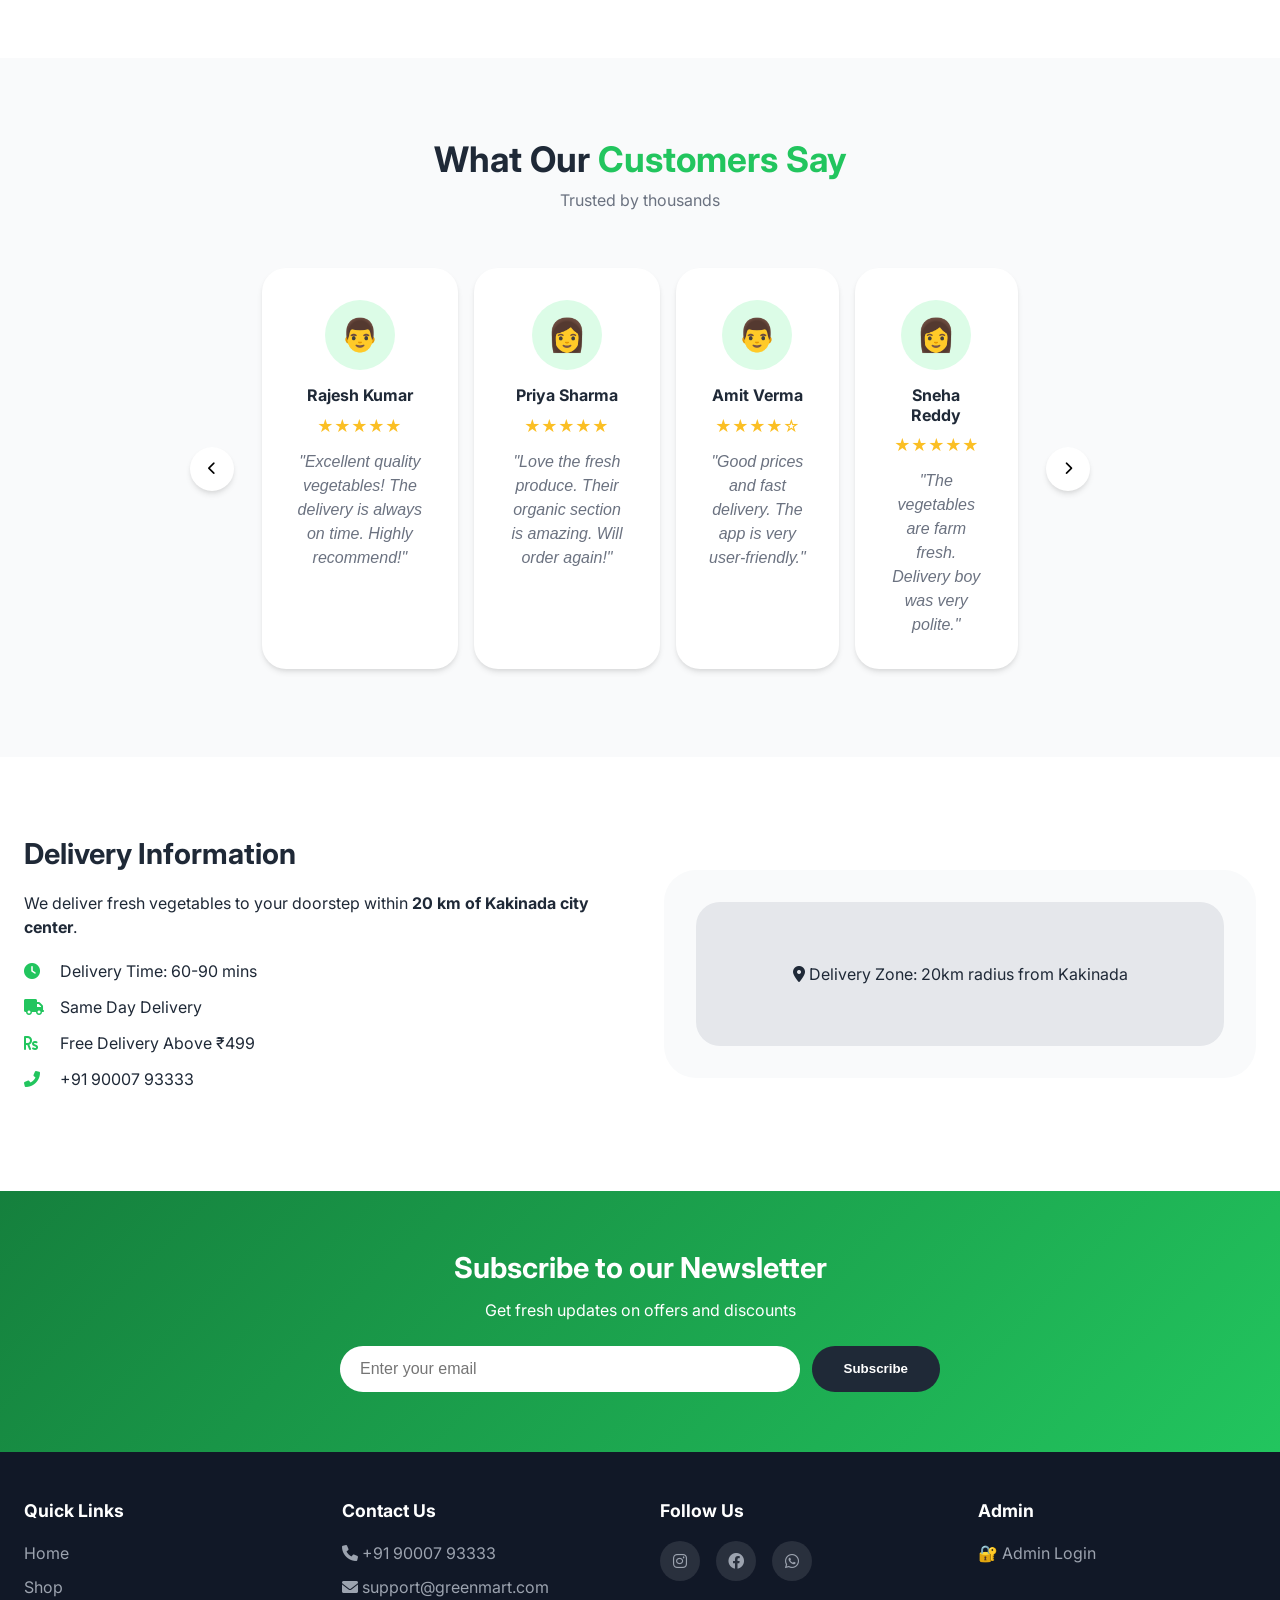
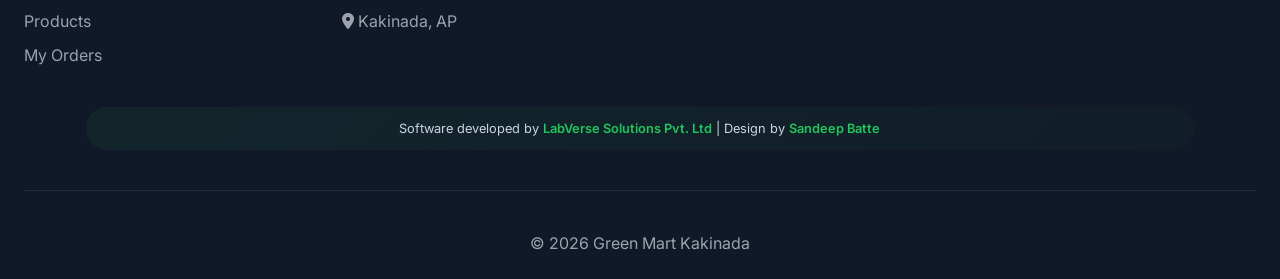
==== commit 1cf3b4f6: "Update index.html" ====
--- a/index.html
+++ b/index.html
@@ -24,16 +24,16 @@
       <div class="nav-actions">
         <button class="nav-icon wishlist-btn"><i class="far fa-heart"></i><span>Wishlist</span></button>
         <button class="nav-icon cart-btn" id="cartBtn"><i class="fas fa-shopping-cart"></i><span>Cart</span><span class="cart-count" id="cartCountDesktop">0</span></button>
-        <button class="nav-icon user-btn" id="userBtn"><i class="far fa-user-circle"></i><span>Account</span></button>
+        <button class="nav-icon user-btn" id="userBtn"><i class="far fa-user-circle"></i><span id="userBtnText">Account</span></button>
       </div>
       <div class="hamburger" id="hamburger"><span></span><span></span><span></span></div>
     </div>
     <div class="mobile-menu" id="mobileMenu">
       <a href="#home">Home</a><a href="#categories">Categories</a><a href="#products">Products</a>
-      <a href="#offers">Offers</a><a href="#contact">Contact</a>
+      <a href="#offers">Offers</a><a href="#orders">My Orders</a><a href="#contact">Contact</a>
       <button class="mobile-wishlist"><i class="far fa-heart"></i> Wishlist</button>
       <button class="mobile-cart"><i class="fas fa-shopping-cart"></i> Cart</button>
-      <button class="mobile-user"><i class="far fa-user-circle"></i> Account</button>
+      <button class="mobile-user" id="mobileUserBtn"><i class="far fa-user-circle"></i> Account</button>
     </div>
   </nav>
 
@@ -41,7 +41,6 @@
     <!-- Hero Section with Background Video -->
     <section class="hero" id="home">
       <video class="hero-video" autoplay loop muted playsinline>
-        <!-- Replace with your Cloudinary video URL -->
         <source src="https://res.cloudinary.com/dahh1ibxe/video/upload/v1781322945/PROMOTIONAL_VIDEO_PROMPT__klcuu1.mp4" type="video/mp4">
         Your browser does not support the video tag.
       </video>
@@ -76,8 +75,6 @@
       <div class="product-grid" id="productGrid"></div>
     </section>
 
-    <!-- Promo Banner – REMOVED (no offers) -->
-
     <!-- Why Choose Us -->
     <section class="features">
       <div class="section-header"><h2>Why <span>Choose Us</span></h2><p>We make fresh vegetable shopping effortless</p></div>
@@ -117,7 +114,7 @@
 
   <footer class="footer">
     <div class="footer-grid">
-      <div class="footer-col"><h4>Quick Links</h4><ul><li><a href="#home">Home</a></li><li><a href="#categories">Shop</a></li><li><a href="#products">Products</a></li><li><a href="#offers">Offers</a></li></ul></div>
+      <div class="footer-col"><h4>Quick Links</h4><ul><li><a href="#home">Home</a></li><li><a href="#categories">Shop</a></li><li><a href="#products">Products</a></li><li><a href="#orders">My Orders</a></li></ul></div>
       <div class="footer-col"><h4>Contact Us</h4><ul><li><i class="fas fa-phone"></i> +91 90007 93333</li><li><i class="fas fa-envelope"></i> support@greenmart.com</li><li><i class="fas fa-map-marker-alt"></i> Kakinada, AP</li></ul></div>
       <div class="footer-col"><h4>Follow Us</h4><div class="social-links"><a href="#"><i class="fab fa-instagram"></i></a><a href="#"><i class="fab fa-facebook"></i></a><a href="#"><i class="fab fa-whatsapp"></i></a></div></div>
       <div class="footer-col"><h4>Admin</h4><a href="#" class="admin-link" id="adminLoginFooter">🔐 Admin Login</a></div>
@@ -128,14 +125,13 @@
     <div class="footer-bottom"><p>&copy; 2026 Green Mart Kakinada</p></div>
   </footer>
 
-  <!-- Cart Drawer (no coupon row, no discount row) -->
+  <!-- Cart Drawer -->
   <div class="cart-drawer" id="cartDrawer">
     <div class="cart-drawer-header">
       <h3>Your Cart <span id="cartDrawerCount">0</span></h3>
       <div><button class="clear-cart-btn" id="clearCartBtn">🗑️ Clear</button><button class="close-drawer" id="closeDrawer">&times;</button></div>
     </div>
     <div class="cart-drawer-items" id="cartDrawerItems"></div>
-    <!-- coupon row removed -->
     <div class="cart-drawer-details">
       <div class="input-field"><label>Full Name</label><input type="text" id="checkoutName" placeholder="Enter your full name"></div>
       <div class="input-field"><label>Mobile Number</label><input type="tel" id="checkoutMobile" placeholder="10-digit mobile number"></div>
@@ -144,7 +140,6 @@
     <div class="cart-drawer-summary">
       <div class="summary-row">Subtotal: <span id="drawerSubtotal">₹0</span></div>
       <div class="summary-row">Delivery: <span id="drawerDelivery">₹0</span></div>
-      <!-- discount row removed -->
       <div class="summary-row total">Total: <span id="drawerTotal">₹0</span></div>
       <button class="checkout-btn" id="checkoutBtn">Place Order (COD)</button>
       <button class="continue-shopping" id="continueShopping">Continue Shopping</button>
@@ -160,24 +155,140 @@
     </div>
   </div>
 
-  <!-- Account Modal -->
+  <!-- ===== UPDATED: ACCOUNT MODAL (User Login + Admin Login Tabs) ===== -->
   <div id="accountModal" class="modal">
-    <div class="modal-content" style="max-width:350px;">
-      <span class="close-modal">&times;</span>
-      <h3>Account</h3>
-      <div>
-        <p><strong>Customer Login</strong></p>
-        <input type="email" id="customerEmailInput" placeholder="your@email.com" style="width:100%; padding:10px; margin:10px 0; border-radius:40px; border:1px solid #ccc;">
-        <button id="customerLoginBtn" class="btn-primary" style="width:100%; margin-bottom:15px;">Customer Login</button>
-        <hr>
-        <button id="adminLoginBtn" class="btn-secondary" style="width:100%; margin-top:10px; background:#1f2937; color:white;">🔐 Admin Login</button>
-      </div>
+    <div class="modal-content account-modal-content">
+      <span class="close-modal" id="closeAccountModal">&times;</span>
+      
+      <!-- Tabs -->
+      <div class="account-tabs">
+        <button class="account-tab active" data-tab="user-login">User Login</button>
+        <button class="account-tab" data-tab="admin-login">Admin Login</button>
+      </div>
+
+      <!-- ===== USER LOGIN TAB ===== -->
+      <div id="tab-user-login" class="account-tab-panel active-panel">
+        <!-- Guest Mode (when not logged in) -->
+        <div id="userGuestView">
+          <div style="text-align:center; padding:8px 0;">
+            <div style="font-size:40px; margin-bottom:8px;">👤</div>
+            <h3>Welcome Guest</h3>
+            <p style="color:var(--gray-text); font-size:0.85rem;">Sign in to track orders & get offers</p>
+          </div>
+          <form id="userLoginForm" style="margin-top:12px;">
+            <div class="input-field">
+              <label>Email Address</label>
+              <input type="email" id="userLoginEmail" placeholder="your@email.com" required>
+            </div>
+            <div class="input-field">
+              <label>Password</label>
+              <input type="password" id="userLoginPassword" placeholder="Enter password" required>
+            </div>
+            <button type="submit" class="btn-primary" style="width:100%;">Sign In</button>
+            <div id="userLoginError" class="auth-error" style="display:none;"></div>
+          </form>
+          <div style="text-align:center; margin-top:12px; font-size:0.85rem;">
+            <span style="color:var(--gray-text);">New user? </span>
+            <button id="showSignupBtn" style="background:none; border:none; color:var(--primary-green); font-weight:600; cursor:pointer;">Create Account</button>
+          </div>
+          <hr style="margin:12px 0;">
+          <button id="continueAsGuestBtn" class="btn-secondary" style="width:100%; background:#f3f4f6; color:#1f2937; border:1px solid #e5e7eb;">Continue as Guest</button>
+        </div>
+
+        <!-- Sign Up View (hidden by default) -->
+        <div id="userSignupView" style="display:none;">
+          <div style="text-align:center; padding:8px 0;">
+            <div style="font-size:40px; margin-bottom:8px;">📝</div>
+            <h3>Create Account</h3>
+          </div>
+          <form id="userSignupForm" style="margin-top:12px;">
+            <div class="input-field">
+              <label>Full Name</label>
+              <input type="text" id="userSignupName" placeholder="Your full name">
+            </div>
+            <div class="input-field">
+              <label>Email Address</label>
+              <input type="email" id="userSignupEmail" placeholder="your@email.com" required>
+            </div>
+            <div class="input-field">
+              <label>Password</label>
+              <input type="password" id="userSignupPassword" placeholder="Min 6 characters" required minlength="6">
+            </div>
+            <button type="submit" class="btn-primary" style="width:100%;">Create Account</button>
+            <div id="userSignupError" class="auth-error" style="display:none;"></div>
+          </form>
+          <div style="text-align:center; margin-top:12px; font-size:0.85rem;">
+            <span style="color:var(--gray-text);">Already have an account? </span>
+            <button id="showLoginBtn" style="background:none; border:none; color:var(--primary-green); font-weight:600; cursor:pointer;">Sign In</button>
+          </div>
+        </div>
+
+        <!-- Logged In View (user is logged in) -->
+        <div id="userLoggedInView" style="display:none;">
+          <div style="display:flex; align-items:center; gap:16px;">
+            <div style="font-size:48px; background:var(--light-green); width:70px; height:70px; border-radius:50%; display:flex; align-items:center; justify-content:center;">👤</div>
+            <div>
+              <h3 id="accountUserName">User</h3>
+              <p id="accountUserEmail" style="color:var(--gray-text); font-size:0.9rem;"></p>
+            </div>
+          </div>
+          <hr style="margin:12px 0;">
+          <button id="viewOrdersBtn" class="btn-primary" style="width:100%; margin-bottom:8px;">📋 My Orders</button>
+          <button id="accountLogoutBtn" class="logout-btn" style="width:100%;">Logout</button>
+        </div>
+      </div>
+
+      <!-- ===== ADMIN LOGIN TAB ===== -->
+      <div id="tab-admin-login" class="account-tab-panel">
+        <div style="text-align:center; padding:8px 0;">
+          <div style="font-size:40px; margin-bottom:8px;">🔐</div>
+          <h3>Admin Login</h3>
+          <p style="color:var(--gray-text); font-size:0.85rem;">Access the admin dashboard</p>
+        </div>
+        <form id="adminLoginForm" style="margin-top:12px;">
+          <div class="input-field">
+            <label>Admin Email</label>
+            <input type="email" id="adminLoginEmail" placeholder="admin@greenmart.com" required>
+          </div>
+          <div class="input-field">
+            <label>Password</label>
+            <input type="password" id="adminLoginPassword" placeholder="Enter password" required>
+          </div>
+          <button type="submit" class="btn-primary" style="width:100%;">Login as Admin</button>
+          <div id="adminLoginError" class="auth-error" style="display:none;"></div>
+        </form>
+        <div style="text-align:center; margin-top:12px; font-size:0.8rem; color:var(--gray-text);">
+          <i class="fas fa-shield-alt"></i> Only authorized admins can access this section.
+        </div>
+      </div>
+    </div>
+  </div>
+
+  <!-- ===== ORDERS MODAL ===== -->
+  <div id="ordersModal" class="modal">
+    <div class="modal-content orders-modal-content">
+      <span class="close-modal" id="closeOrdersModal">&times;</span>
+      <h3>My Orders</h3>
+      <div id="ordersList" style="max-height:400px; overflow-y:auto;">
+        <p style="text-align:center; color:var(--gray-text); padding:20px;">Loading orders...</p>
+      </div>
+    </div>
+  </div>
+
+  <!-- ===== NOTIFICATION PERMISSION TOAST ===== -->
+  <div id="notificationPrompt" class="notification-prompt" style="display:none;">
+    <div class="notification-prompt-content">
+      <span>🔔 Get order updates & offers</span>
+      <button id="enableNotificationsBtn">Enable</button>
+      <button id="dismissNotificationsBtn">Later</button>
     </div>
   </div>
 
   <!-- Firebase SDKs -->
   <script src="https://www.gstatic.com/firebasejs/10.8.0/firebase-app-compat.js"></script>
   <script src="https://www.gstatic.com/firebasejs/10.8.0/firebase-firestore-compat.js"></script>
+  <script src="https://www.gstatic.com/firebasejs/10.8.0/firebase-auth-compat.js"></script>
+  <script src="https://www.gstatic.com/firebasejs/10.8.0/firebase-messaging-compat.js"></script>
 
   <!-- Firebase config -->
   <script>
@@ -191,8 +302,11 @@
     };
     firebase.initializeApp(firebaseConfig);
     const db = firebase.firestore();
+    const auth = firebase.auth();
+    const messaging = firebase.messaging();
   </script>
 
+  <script src="image-urls.js"></script>
   <script src="script.js"></script>
 </body>
 </html>
--- a/style.css
+++ b/style.css
@@ -509,22 +509,64 @@
   backdrop-filter: blur(3px);
   text-transform: uppercase;
 }
+
+/* ── Wishlist icon – smaller, semi‑transparent, less intrusive ── */
 .wishlist-icon {
   position: absolute;
   top: 12px;
   right: 12px;
-  background: white;
-  width: 36px;
-  height: 36px;
+  width: 30px;
+  height: 30px;
   border-radius: 50%;
+  background: rgba(255, 255, 255, 0.85);
   display: flex;
   align-items: center;
   justify-content: center;
   cursor: pointer;
   transition: var(--transition);
-  box-shadow: var(--shadow-sm);
+  box-shadow: 0 2px 6px rgba(0,0,0,0.15);
   z-index: 2;
-}
+  font-size: 14px;
+  color: #666;
+}
+.wishlist-icon:hover {
+  background: rgba(255, 255, 255, 1);
+  transform: scale(1.05);
+  box-shadow: 0 2px 10px rgba(0,0,0,0.2);
+}
+.wishlist-icon.active {
+  color: #ef4444;
+  background: rgba(254, 226, 226, 0.9);
+}
+.wishlist-icon i {
+  font-size: 14px;
+}
+
+@media (max-width: 640px) {
+  .wishlist-icon {
+    width: 26px;
+    height: 26px;
+    font-size: 12px;
+    top: 8px;
+    right: 8px;
+  }
+  .wishlist-icon i {
+    font-size: 12px;
+  }
+}
+@media (max-width: 480px) {
+  .wishlist-icon {
+    width: 22px;
+    height: 22px;
+    font-size: 10px;
+    top: 6px;
+    right: 6px;
+  }
+  .wishlist-icon i {
+    font-size: 10px;
+  }
+}
+
 .product-info { padding: 16px; }
 .product-category {
   font-size: 0.7rem;
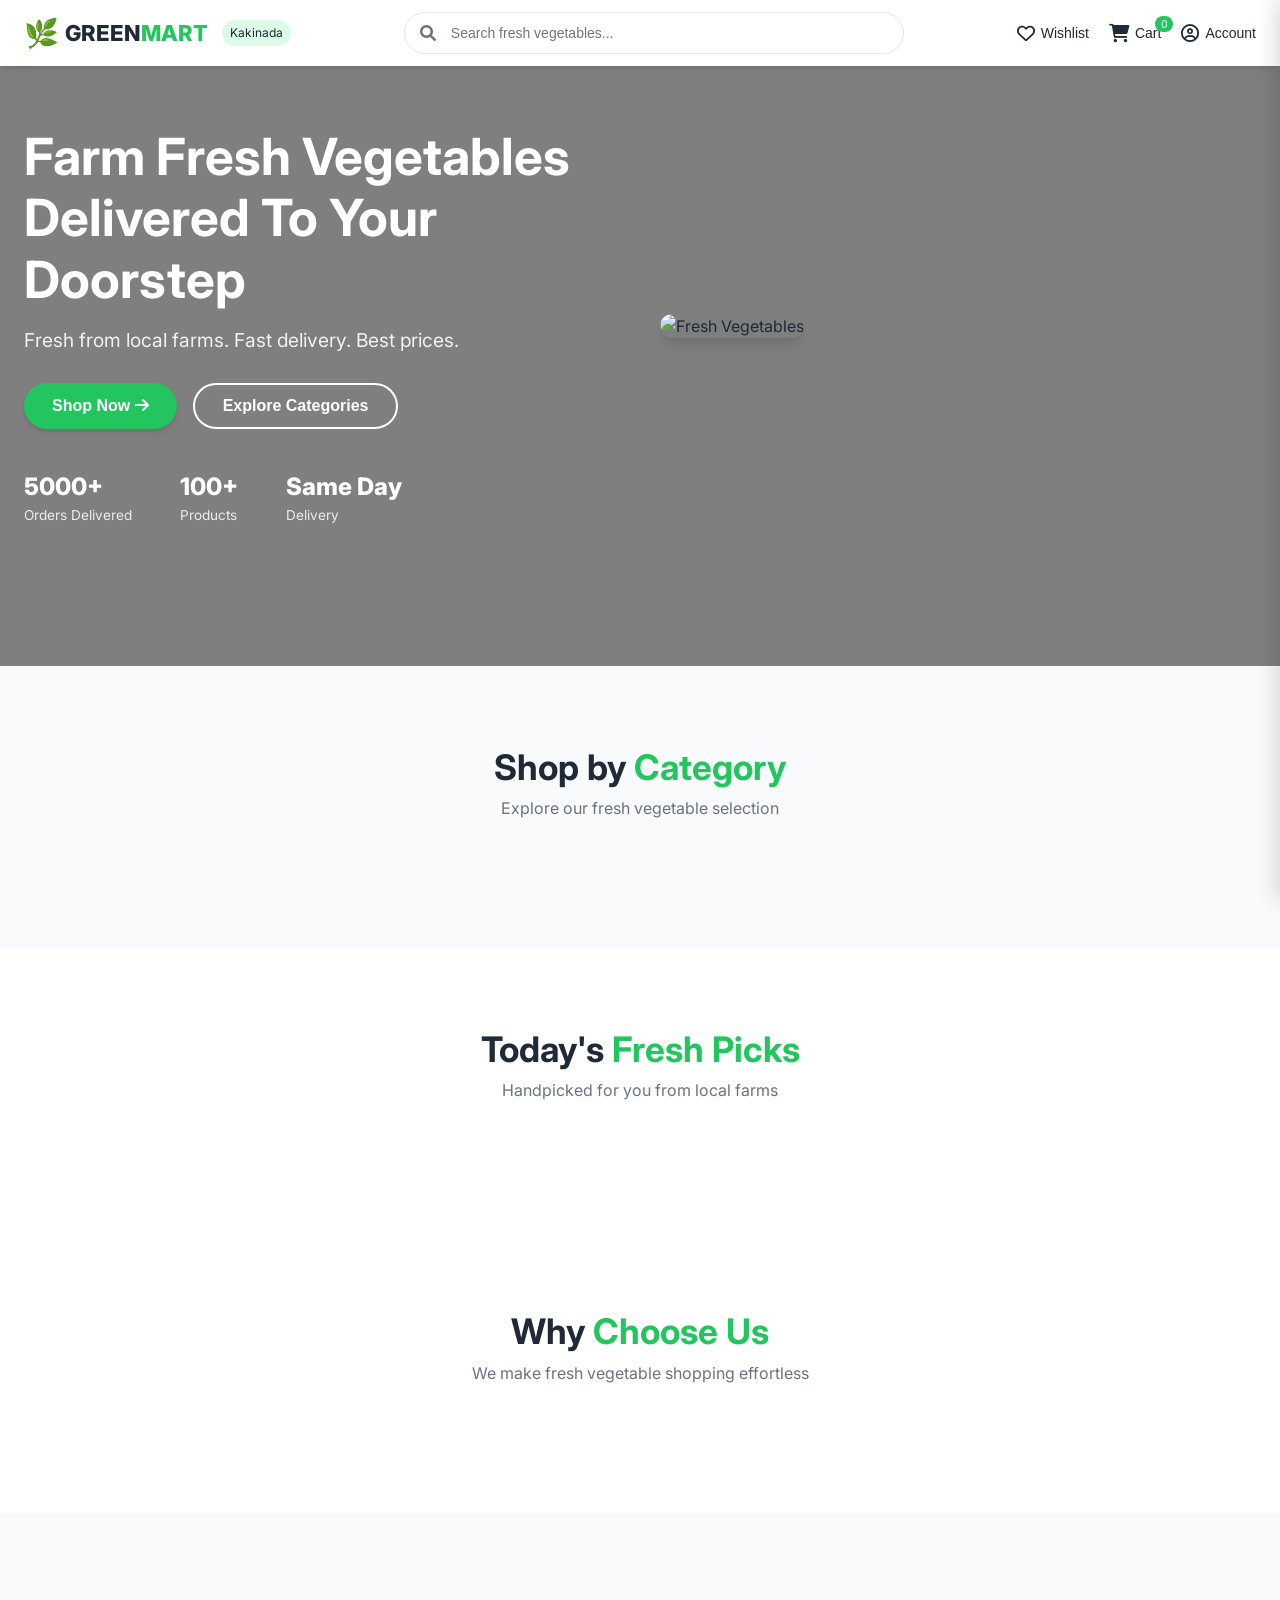
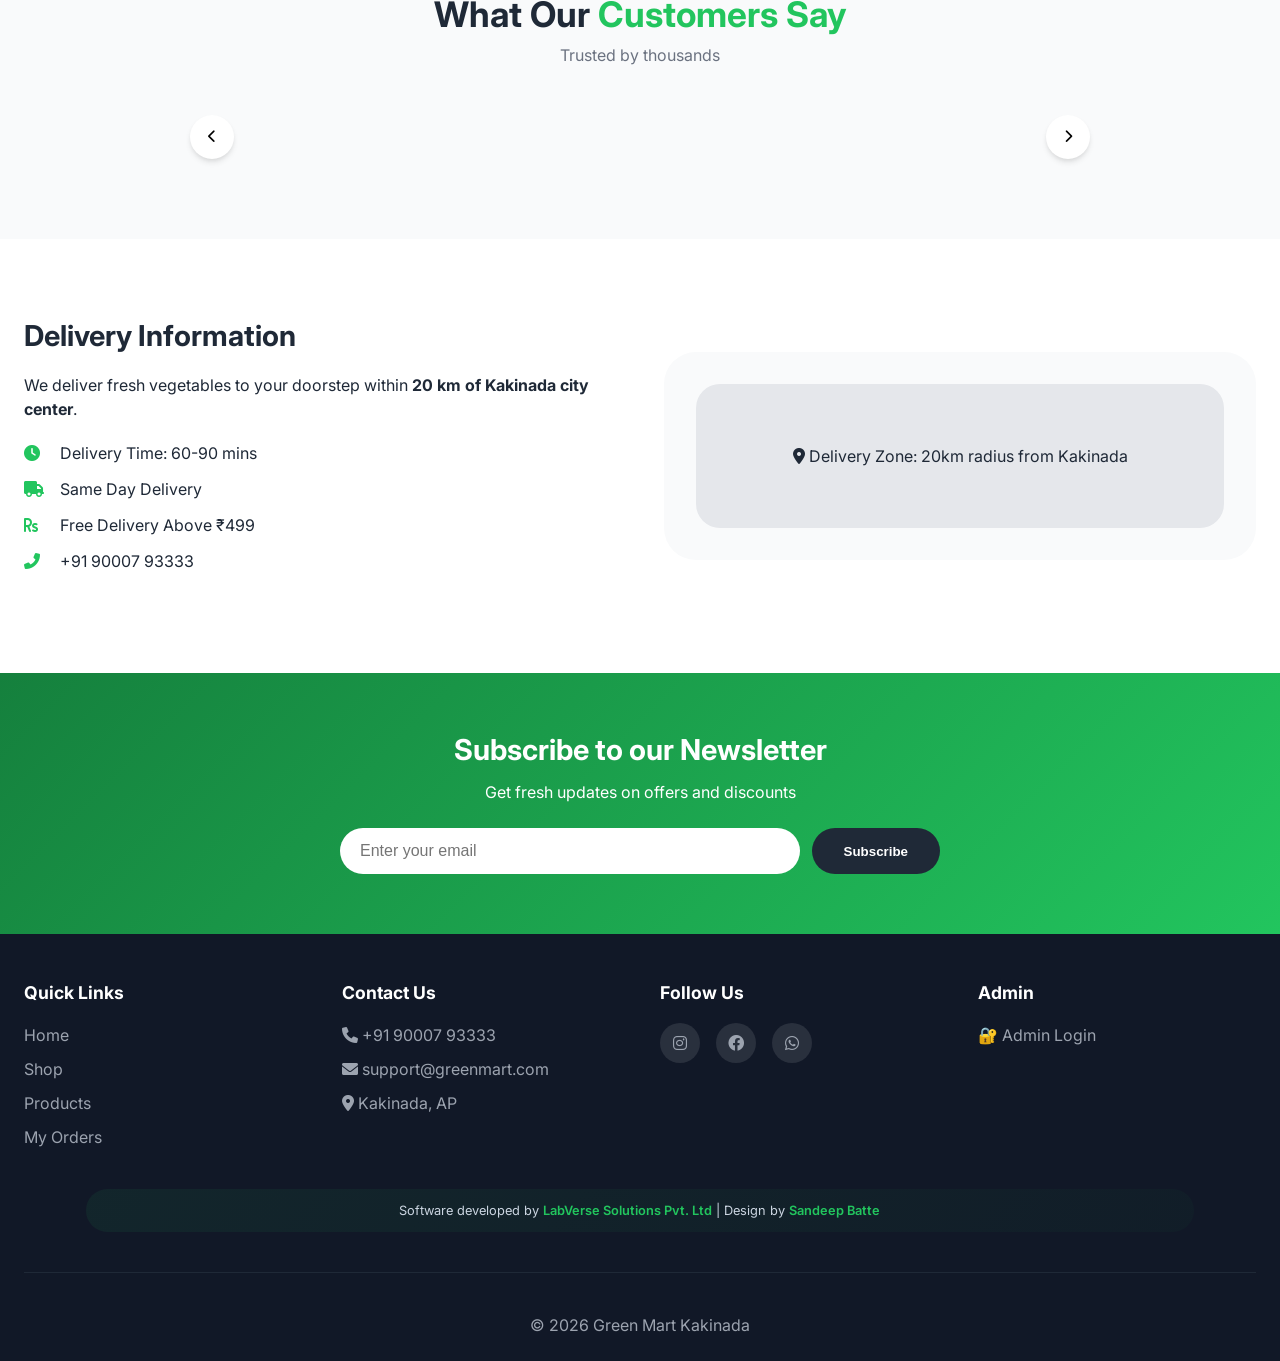
==== commit b016d8f0: "Add files via upload" ====
--- a/index.html
+++ b/index.html
@@ -309,4 +309,4 @@
   <script src="image-urls.js"></script>
   <script src="script.js"></script>
 </body>
-</html>
+</html>
--- a/style.css
+++ b/style.css
@@ -83,6 +83,7 @@
   transform: translateY(-2px);
 }
 
+/* ===== NAVBAR ===== */
 .navbar {
   position: sticky;
   top: 0;
@@ -211,7 +212,7 @@
   font-size: 16px;
 }
 
-/* Hero with background video */
+/* ===== HERO ===== */
 .hero {
   position: relative;
   overflow: hidden;
@@ -260,7 +261,7 @@
 .hero-image { flex: 1; }
 .hero-image img { width: 100%; max-width: 500px; border-radius: 32px; box-shadow: var(--shadow-lg); }
 
-/* Categories – horizontal scroll on mobile */
+/* ===== CATEGORIES ===== */
 .categories {
   padding: 80px 24px;
   background: var(--light-bg);
@@ -287,15 +288,9 @@
     width: 140px;
     padding: 16px 12px;
   }
-  .category-card .category-icon {
-    font-size: 36px;
-  }
-  .category-card h4 {
-    font-size: 0.9rem;
-  }
-  .category-card p {
-    font-size: 0.7rem;
-  }
+  .category-card .category-icon { font-size: 36px; }
+  .category-card h4 { font-size: 0.9rem; }
+  .category-card p { font-size: 0.7rem; }
 }
 
 .category-card {
@@ -317,7 +312,7 @@
 .category-card h4 { font-size: 1.1rem; margin-bottom: 4px; }
 .category-card p { font-size: 0.8rem; color: var(--gray-text); }
 
-/* Products grid – compact on mobile */
+/* ===== PRODUCTS ===== */
 .featured-products {
   padding: 80px 24px;
   max-width: 1400px;
@@ -333,132 +328,40 @@
     grid-template-columns: repeat(2, 1fr);
     gap: 12px;
   }
-  .product-card {
-    border-radius: 16px;
-  }
-  .product-image {
-    height: 140px;
-  }
-  .product-image div {
-    font-size: 48px !important;
-    height: 140px !important;
-  }
-  .product-info {
-    padding: 10px;
-  }
-  .product-name {
-    font-size: 0.9rem;
-  }
-  .product-name-telugu {
-    font-size: 0.65rem;
-  }
-  .product-price-row .current-price {
-    font-size: 1rem;
-  }
-  .product-unit {
-    font-size: 0.65rem;
-    margin-bottom: 8px;
-  }
-  .quantity-add {
-    flex-direction: column;
-    gap: 6px;
-  }
-  .product-quantity {
-    width: 100%;
-    padding: 6px;
-    font-size: 0.75rem;
-  }
-  .add-to-cart-btn {
-    width: 100%;
-    padding: 6px;
-    font-size: 0.7rem;
-  }
-  .quick-qty-buttons {
-    gap: 4px;
-  }
-  .quick-qty {
-    font-size: 0.6rem;
-    padding: 3px 5px;
-  }
-  .wishlist-icon {
-    width: 28px;
-    height: 28px;
-    font-size: 12px;
-    top: 8px;
-    right: 8px;
-  }
-  .product-rating {
-    margin-bottom: 6px;
-  }
-  .stars {
-    font-size: 0.65rem;
-  }
-  .review-count {
-    font-size: 0.6rem;
-  }
-  .out-of-stock {
-    font-size: 0.7rem;
-    padding: 4px 8px;
-  }
-  .product-badge {
-    font-size: 0.6rem;
-    padding: 2px 6px;
-    top: 8px;
-    left: 8px;
-  }
+  .product-card { border-radius: 16px; }
+  .product-image { height: 140px; }
+  .product-image div { font-size: 48px !important; height: 140px !important; }
+  .product-info { padding: 10px; }
+  .product-name { font-size: 0.9rem; }
+  .product-name-telugu { font-size: 0.65rem; }
+  .product-price-row .current-price { font-size: 1rem; }
+  .product-unit { font-size: 0.65rem; margin-bottom: 8px; }
+  .quantity-add { flex-direction: column; gap: 6px; }
+  .product-quantity { width: 100%; padding: 6px; font-size: 0.75rem; }
+  .add-to-cart-btn { width: 100%; padding: 6px; font-size: 0.7rem; }
+  .quick-qty-buttons { gap: 4px; }
+  .quick-qty { font-size: 0.6rem; padding: 3px 5px; }
+  .wishlist-icon { width: 28px; height: 28px; font-size: 12px; top: 8px; right: 8px; }
+  .product-rating { margin-bottom: 6px; }
+  .stars { font-size: 0.65rem; }
+  .review-count { font-size: 0.6rem; }
+  .out-of-stock { font-size: 0.7rem; padding: 4px 8px; }
+  .product-badge { font-size: 0.6rem; padding: 2px 6px; top: 8px; left: 8px; }
 }
 @media (max-width: 480px) {
-  .product-grid {
-    grid-template-columns: repeat(2, 1fr);
-    gap: 10px;
-  }
-  .product-card {
-    border-radius: 12px;
-  }
-  .product-image {
-    height: 110px;
-  }
-  .product-image div {
-    font-size: 36px !important;
-    height: 110px !important;
-  }
-  .product-info {
-    padding: 8px;
-  }
-  .product-name {
-    font-size: 0.8rem;
-  }
-  .current-price {
-    font-size: 0.85rem;
-  }
-  .product-unit {
-    font-size: 0.6rem;
-  }
-  .add-to-cart-btn {
-    padding: 5px;
-    font-size: 0.65rem;
-  }
-  .quick-qty {
-    font-size: 0.55rem;
-    padding: 2px 4px;
-  }
-  .wishlist-icon {
-    width: 24px;
-    height: 24px;
-    font-size: 10px;
-    top: 6px;
-    right: 6px;
-  }
-  .out-of-stock {
-    font-size: 0.65rem;
-    padding: 3px 6px;
-  }
-  .product-badge {
-    font-size: 0.55rem;
-    padding: 2px 5px;
-    top: 6px;
-    left: 6px;
-  }
+  .product-grid { grid-template-columns: repeat(2, 1fr); gap: 10px; }
+  .product-card { border-radius: 12px; }
+  .product-image { height: 110px; }
+  .product-image div { font-size: 36px !important; height: 110px !important; }
+  .product-info { padding: 8px; }
+  .product-name { font-size: 0.8rem; }
+  .current-price { font-size: 0.85rem; }
+  .product-unit { font-size: 0.6rem; }
+  .add-to-cart-btn { padding: 5px; font-size: 0.65rem; }
+  .quick-qty { font-size: 0.55rem; padding: 2px 4px; }
+  .wishlist-icon { width: 24px; height: 24px; font-size: 10px; top: 6px; right: 6px; }
+  .out-of-stock { font-size: 0.65rem; padding: 3px 6px; }
+  .product-badge { font-size: 0.55rem; padding: 2px 5px; top: 6px; left: 6px; }
 }
 
 .product-card {
@@ -510,7 +413,6 @@
   text-transform: uppercase;
 }
 
-/* ── Wishlist icon – smaller, semi‑transparent, less intrusive ── */
 .wishlist-icon {
   position: absolute;
   top: 12px;
@@ -538,33 +440,14 @@
   color: #ef4444;
   background: rgba(254, 226, 226, 0.9);
 }
-.wishlist-icon i {
-  font-size: 14px;
-}
-
+.wishlist-icon i { font-size: 14px; }
 @media (max-width: 640px) {
-  .wishlist-icon {
-    width: 26px;
-    height: 26px;
-    font-size: 12px;
-    top: 8px;
-    right: 8px;
-  }
-  .wishlist-icon i {
-    font-size: 12px;
-  }
+  .wishlist-icon { width: 26px; height: 26px; font-size: 12px; top: 8px; right: 8px; }
+  .wishlist-icon i { font-size: 12px; }
 }
 @media (max-width: 480px) {
-  .wishlist-icon {
-    width: 22px;
-    height: 22px;
-    font-size: 10px;
-    top: 6px;
-    right: 6px;
-  }
-  .wishlist-icon i {
-    font-size: 10px;
-  }
+  .wishlist-icon { width: 22px; height: 22px; font-size: 10px; top: 6px; right: 6px; }
+  .wishlist-icon i { font-size: 10px; }
 }
 
 .product-info { padding: 16px; }
@@ -620,7 +503,6 @@
 }
 .quickview-btn:hover { background: #e5e7eb; border-color: var(--primary-green); color: var(--primary-green); }
 
-/* Quick Quantity Buttons */
 .quick-qty-buttons {
   display: flex;
   gap: 6px;
@@ -647,6 +529,7 @@
   transform: translateY(-1px);
 }
 
+/* ===== FEATURES ===== */
 .features {
   padding: 80px 24px;
   max-width: 1400px;
@@ -669,6 +552,7 @@
 .feature-card h4 { font-size: 1.2rem; margin-bottom: 8px; }
 .feature-card p { font-size: 0.85rem; color: var(--gray-text); }
 
+/* ===== TESTIMONIALS ===== */
 .testimonials {
   padding: 80px 24px;
   background: var(--light-bg);
@@ -716,6 +600,7 @@
 .testimonial-rating { color: #fbbf24; margin-bottom: 12px; }
 .testimonial-text { color: var(--gray-text); font-style: italic; }
 
+/* ===== DELIVERY INFO ===== */
 .delivery-info {
   padding: 80px 24px;
   max-width: 1400px;
@@ -734,6 +619,7 @@
 .delivery-map { background: var(--light-bg); border-radius: 32px; padding: 32px; text-align: center; }
 .map-placeholder { background: #E5E7EB; border-radius: 24px; padding: 60px 20px; }
 
+/* ===== NEWSLETTER ===== */
 .newsletter {
   background: linear-gradient(135deg, var(--dark-green), var(--primary-green));
   padding: 60px 24px;
@@ -747,6 +633,7 @@
 .newsletter-form button { background: var(--dark-text); color: white; border: none; padding: 14px 32px; border-radius: 50px; font-weight: 600; cursor: pointer; transition: var(--transition); }
 .newsletter-form button:hover { background: #111827; }
 
+/* ===== FOOTER ===== */
 .footer {
   background: #111827;
   color: #9CA3AF;
@@ -795,7 +682,7 @@
 .copyright p { font-size: 0.8rem; color: #cbd5e1; }
 .copyright strong { color: var(--primary-green); font-weight: 600; }
 
-/* Cart Drawer (no coupon row) */
+/* ===== CART DRAWER ===== */
 .cart-drawer {
   position: fixed;
   top: 0;
@@ -918,7 +805,7 @@
 .checkout-btn { background: var(--primary-green); color: white; }
 .continue-shopping { background: transparent; border: 1px solid #E5E7EB; color: var(--dark-text); }
 
-/* Quick View Modal */
+/* ===== QUICK VIEW ===== */
 .quickview-modal {
   position: fixed;
   top: 0;
@@ -958,7 +845,7 @@
 .quickview-image { flex: 1; text-align: center; font-size: 100px; }
 .quickview-details { flex: 1; }
 
-/* Toast Notification */
+/* ===== TOAST ===== */
 .toast {
   position: fixed;
   bottom: 30px;
@@ -977,7 +864,7 @@
   opacity: 1;
 }
 
-/* Location Button */
+/* ===== LOCATION BUTTON ===== */
 .location-btn {
   background: #f3f4f6;
   border: 1px solid #e5e7eb;
@@ -997,7 +884,7 @@
 }
 .location-btn:hover { background: #e5e7eb; border-color: #22C55E; color: #22C55E; }
 
-/* Modal */
+/* ===== MODAL (Generic) ===== */
 .modal {
   display: none;
   position: fixed;
@@ -1026,7 +913,7 @@
   cursor: pointer;
 }
 
-/* Responsive */
+/* ===== RESPONSIVE ===== */
 @media (max-width: 768px) {
   .nav-container { flex-wrap: wrap; }
   .nav-search { order: 3; width: 100%; max-width: 100%; margin-top: 12px; }
@@ -1049,6 +936,226 @@
   .product-quantity { width: 100%; }
   .add-to-cart-btn { width: 100%; }
   .quick-qty { font-size: 0.65rem; padding: 4px 6px; }
-  .cart-drawer-coupon { flex-wrap: wrap; }
-  .cart-drawer-coupon button { width: 100%; }
-}
+}
+
+/* ===== ACCOUNT MODAL – TABS & FORMS ===== */
+.account-modal-content {
+  max-width: 420px;
+  padding: 20px 24px 28px;
+}
+.account-tabs {
+  display: flex;
+  gap: 8px;
+  margin-bottom: 16px;
+  border-bottom: 2px solid #e5e7eb;
+  padding-bottom: 4px;
+}
+.account-tab {
+  flex: 1;
+  padding: 8px 12px;
+  background: none;
+  border: none;
+  border-bottom: 3px solid transparent;
+  font-weight: 600;
+  font-size: 0.9rem;
+  color: var(--gray-text);
+  cursor: pointer;
+  transition: var(--transition);
+}
+.account-tab.active {
+  color: var(--primary-green);
+  border-bottom-color: var(--primary-green);
+}
+.account-tab:hover:not(.active) {
+  color: var(--dark-text);
+}
+.account-tab-panel {
+  display: none;
+}
+.account-tab-panel.active-panel {
+  display: block;
+  animation: fadeIn 0.2s ease;
+}
+@keyframes fadeIn {
+  from { opacity: 0; transform: translateY(8px); }
+  to { opacity: 1; transform: translateY(0); }
+}
+.account-modal-content .input-field input {
+  width: 100%;
+  padding: 10px 14px;
+  border: 1px solid #e5e7eb;
+  border-radius: 12px;
+  font-size: 0.9rem;
+  font-family: inherit;
+}
+.account-modal-content .input-field input:focus {
+  outline: none;
+  border-color: var(--primary-green);
+  box-shadow: 0 0 0 3px rgba(34,197,94,0.1);
+}
+.account-modal-content .input-field label {
+  display: block;
+  font-size: 0.8rem;
+  font-weight: 600;
+  margin-bottom: 4px;
+  color: var(--dark-text);
+}
+.auth-error {
+  color: #ef4444;
+  font-size: 0.8rem;
+  margin-top: 8px;
+  padding: 6px 12px;
+  background: #fee2e2;
+  border-radius: 8px;
+  display: none;
+}
+
+/* ===== LOGOUT BUTTON (Global) – FIXED ===== */
+.logout-btn {
+  background: #ef4444;
+  color: white;
+  border: none;
+  padding: 10px 16px;
+  border-radius: 40px;
+  font-weight: 600;
+  font-size: 0.9rem;
+  cursor: pointer;
+  transition: all 0.2s ease;
+  width: 100%;
+  margin-top: 4px;
+}
+.logout-btn:hover {
+  background: #dc2626;
+  transform: scale(0.97);
+}
+
+/* ===== ORDERS MODAL ===== */
+.orders-modal-content {
+  max-width: 600px;
+}
+.order-card {
+  background: #f9fafb;
+  border-radius: 16px;
+  padding: 16px;
+  margin-bottom: 12px;
+  border: 1px solid #e5e7eb;
+}
+.order-card-header {
+  display: flex;
+  justify-content: space-between;
+  align-items: center;
+  margin-bottom: 8px;
+  flex-wrap: wrap;
+}
+.order-id {
+  font-weight: 600;
+  font-size: 0.85rem;
+  color: var(--gray-text);
+}
+.order-status {
+  padding: 4px 12px;
+  border-radius: 40px;
+  font-size: 0.7rem;
+  font-weight: 600;
+  text-transform: uppercase;
+}
+.order-status.pending { background: #fef3c7; color: #92400e; }
+.order-status.confirmed { background: #dbeafe; color: #1e40af; }
+.order-status.delivered { background: #d1fae5; color: #065f46; }
+.order-status.cancelled { background: #fee2e2; color: #991b1b; }
+.order-date {
+  font-size: 0.75rem;
+  color: var(--gray-text);
+}
+.order-items-list {
+  font-size: 0.85rem;
+  margin: 8px 0;
+  padding-left: 0;
+  list-style: none;
+}
+.order-items-list li {
+  padding: 4px 0;
+  border-bottom: 1px solid #e5e7eb;
+}
+.order-total {
+  font-weight: 700;
+  margin-top: 8px;
+  text-align: right;
+  font-size: 0.95rem;
+}
+.order-empty {
+  text-align: center;
+  color: var(--gray-text);
+  padding: 40px 0;
+}
+.order-empty .order-empty-icon {
+  font-size: 48px;
+  margin-bottom: 16px;
+}
+
+/* ===== NOTIFICATION PROMPT ===== */
+.notification-prompt {
+  position: fixed;
+  bottom: 80px;
+  left: 50%;
+  transform: translateX(-50%);
+  background: #1f2937;
+  color: white;
+  padding: 14px 20px;
+  border-radius: 60px;
+  box-shadow: 0 4px 12px rgba(0,0,0,0.2);
+  z-index: 5000;
+  max-width: 90%;
+  animation: slideUp 0.4s ease;
+}
+.notification-prompt-content {
+  display: flex;
+  align-items: center;
+  gap: 12px;
+  flex-wrap: wrap;
+  justify-content: center;
+}
+.notification-prompt-content span { font-size: 0.9rem; }
+#enableNotificationsBtn {
+  background: var(--primary-green);
+  color: white;
+  border: none;
+  padding: 6px 18px;
+  border-radius: 40px;
+  font-weight: 600;
+  cursor: pointer;
+}
+#dismissNotificationsBtn {
+  background: transparent;
+  color: #9ca3af;
+  border: 1px solid #4b5563;
+  padding: 6px 14px;
+  border-radius: 40px;
+  cursor: pointer;
+}
+@keyframes slideUp {
+  from { opacity: 0; transform: translateX(-50%) translateY(20px); }
+  to { opacity: 1; transform: translateX(-50%) translateY(0); }
+}
+
+/* ===== USER STATUS IN NAVBAR ===== */
+.user-avatar {
+  width: 32px;
+  height: 32px;
+  border-radius: 50%;
+  background: var(--light-green);
+  display: flex;
+  align-items: center;
+  justify-content: center;
+  font-size: 16px;
+  font-weight: 600;
+  color: var(--primary-green);
+}
+.user-name-small {
+  font-size: 12px;
+  font-weight: 500;
+  max-width: 60px;
+  overflow: hidden;
+  text-overflow: ellipsis;
+  white-space: nowrap;
+}
